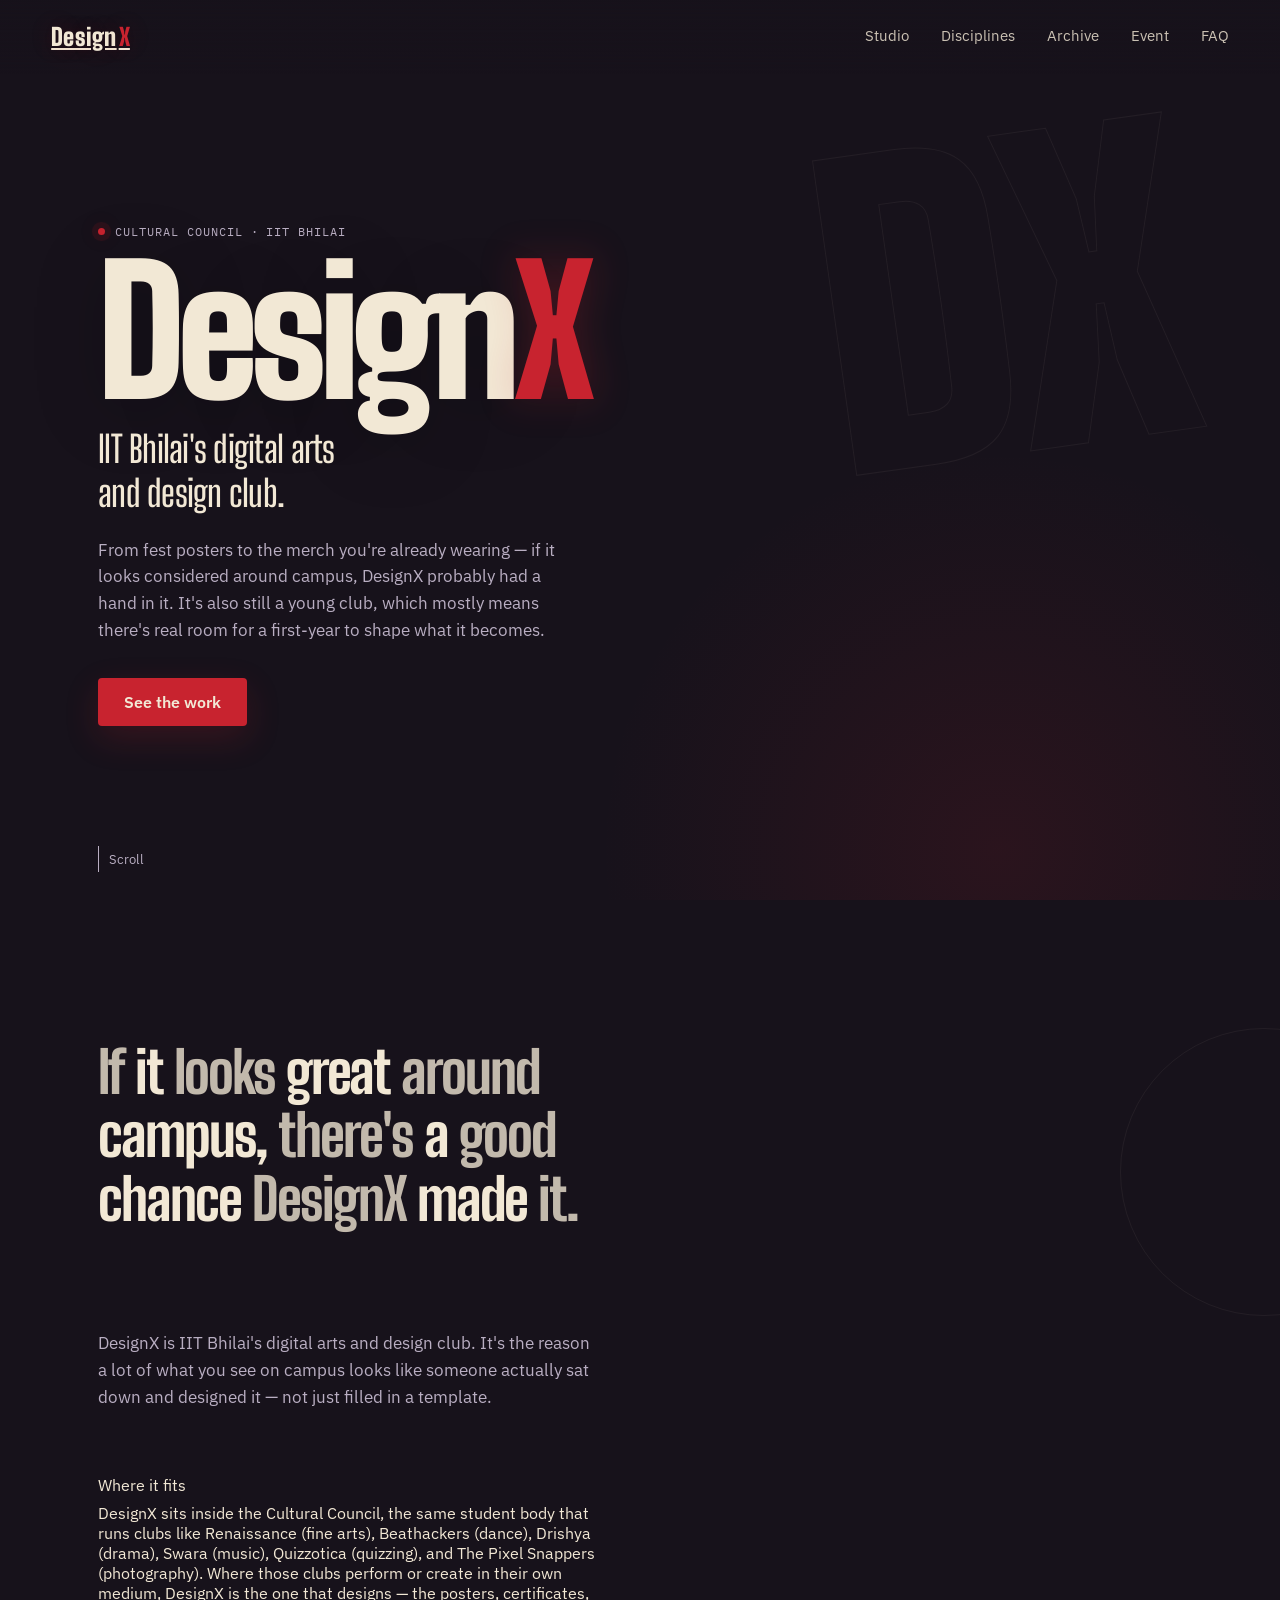
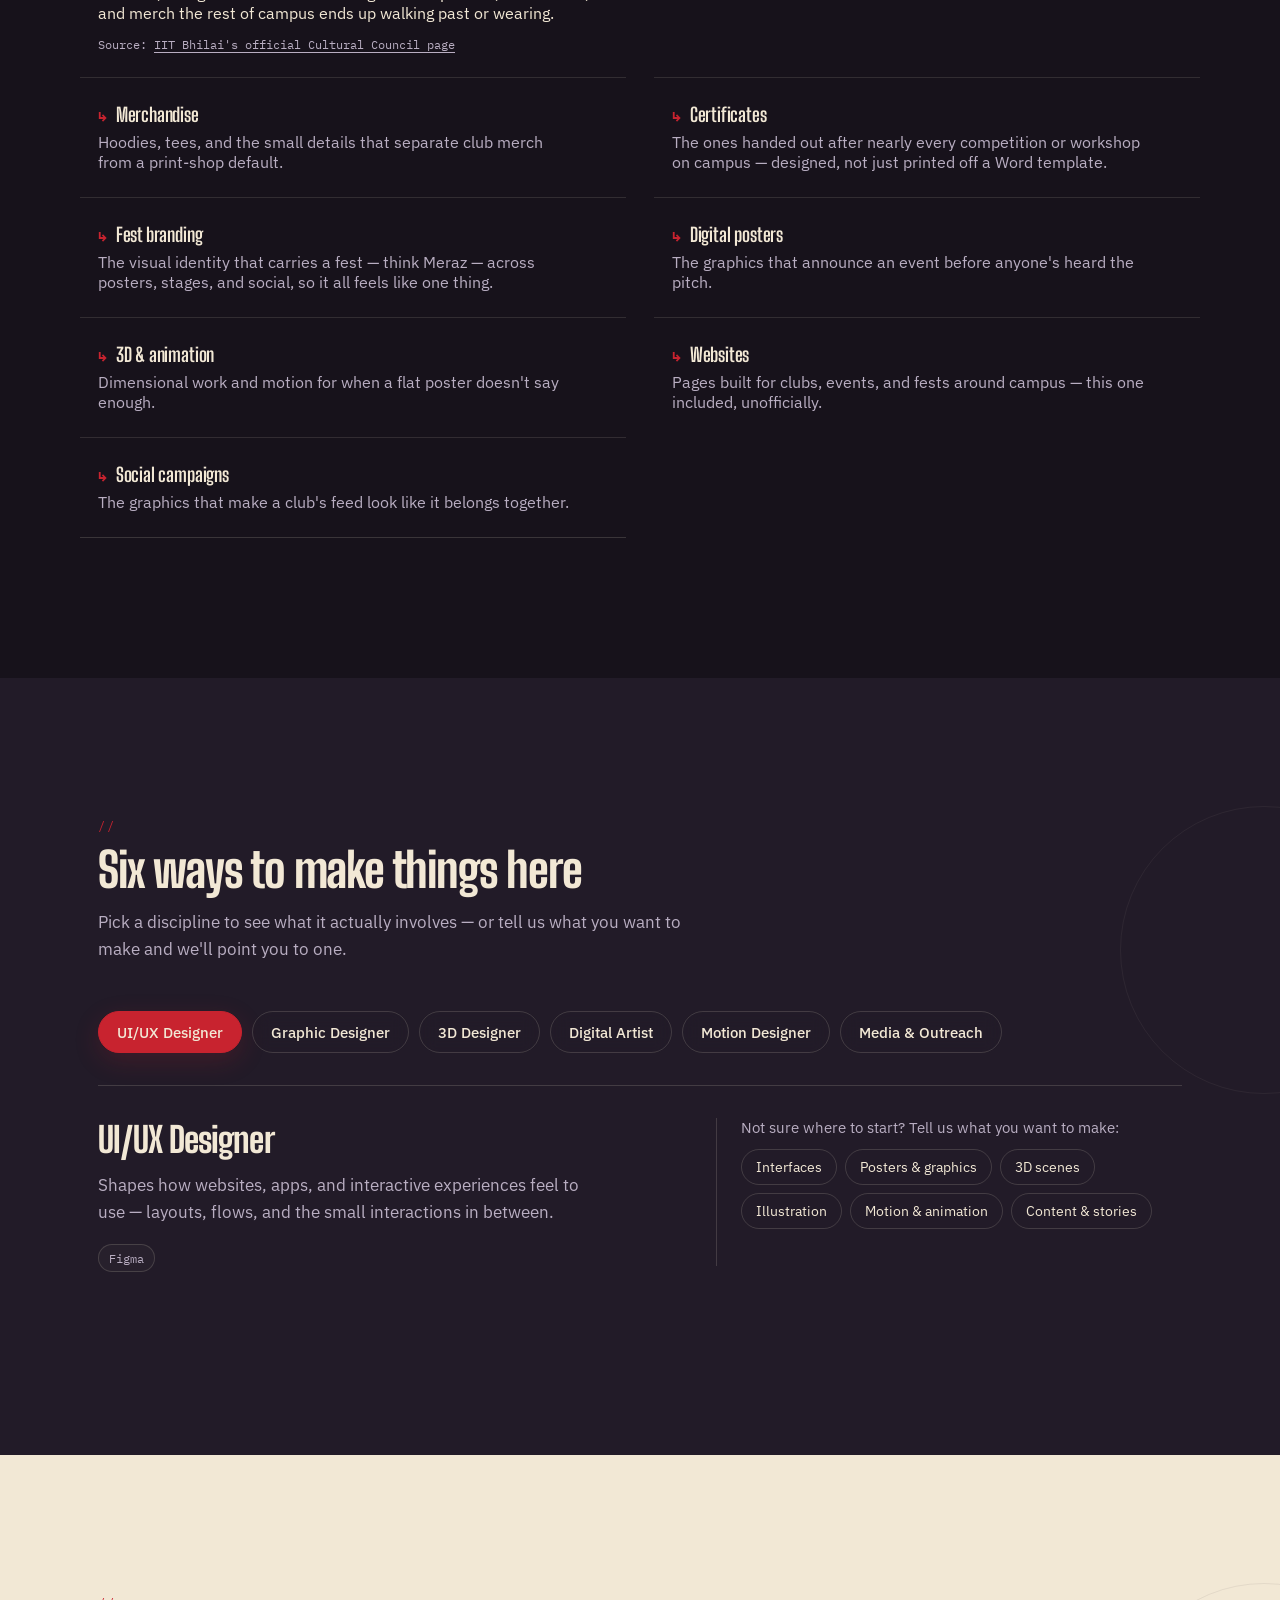
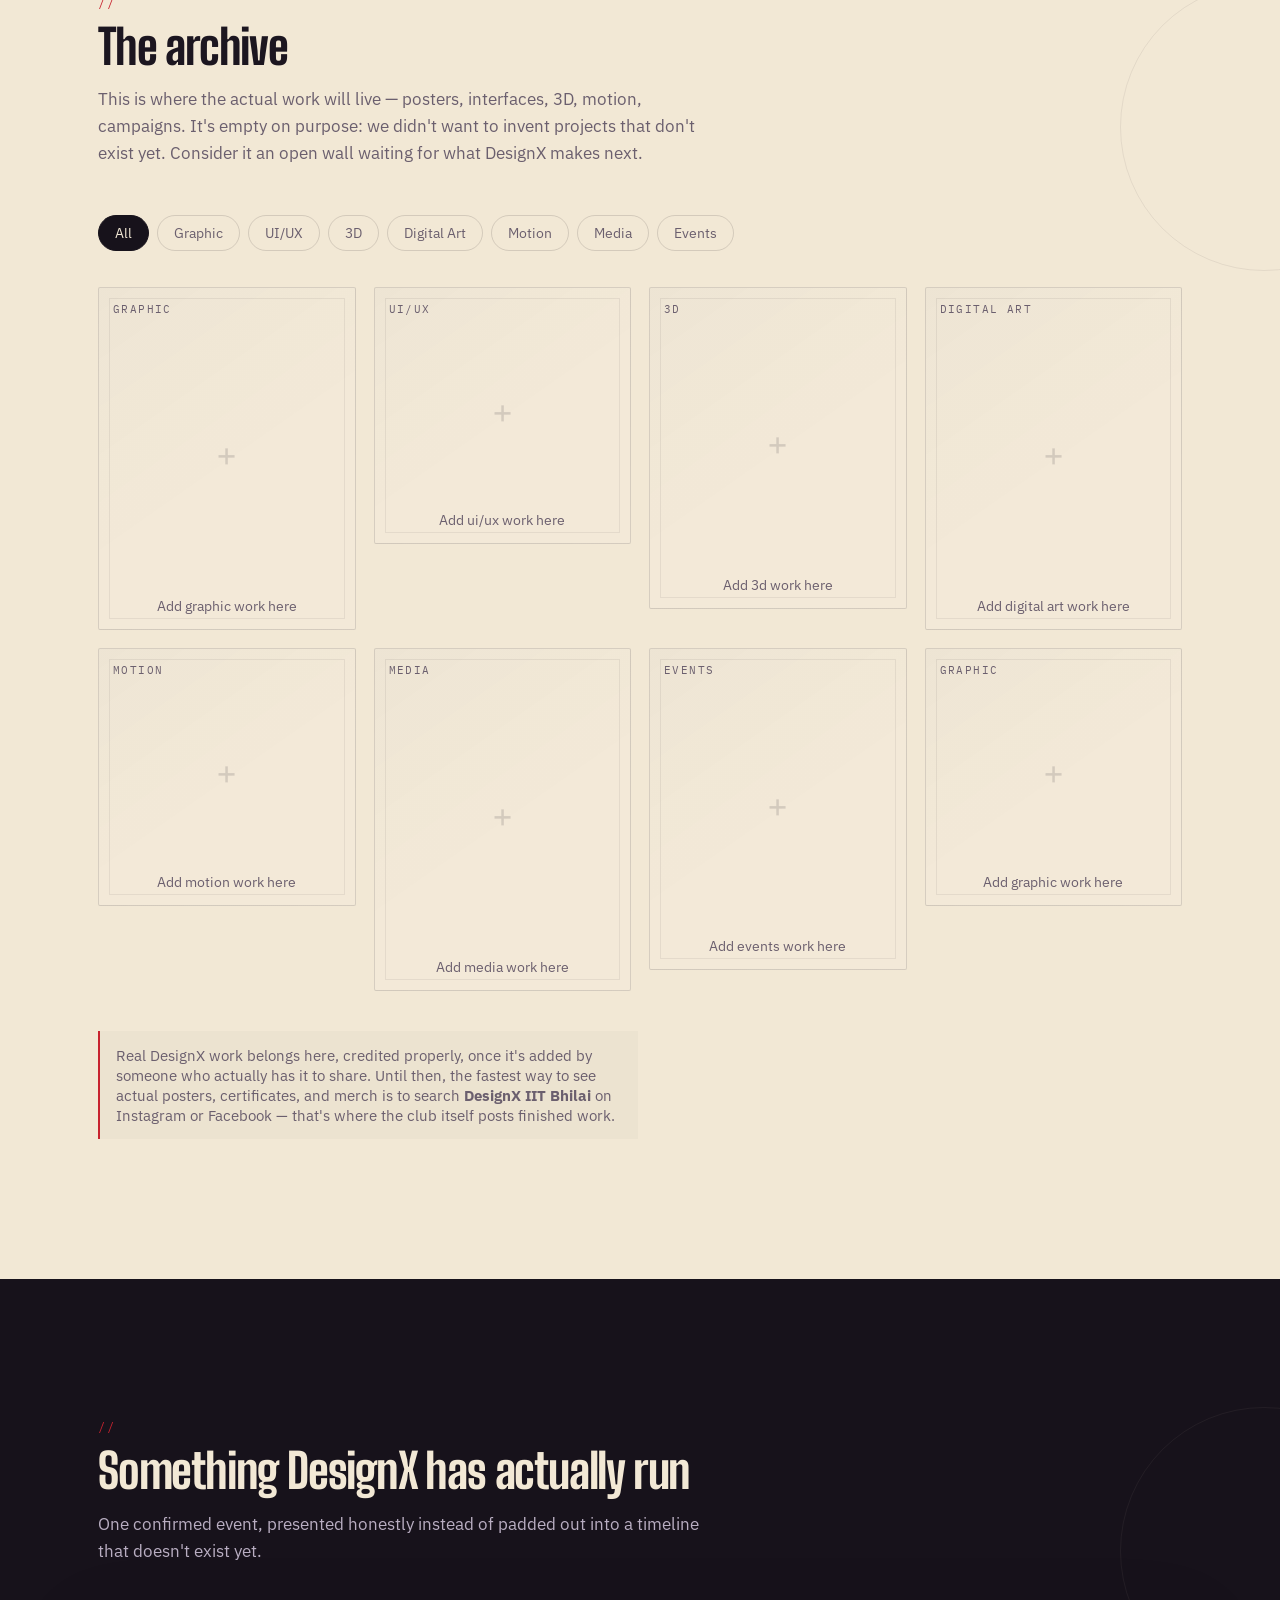
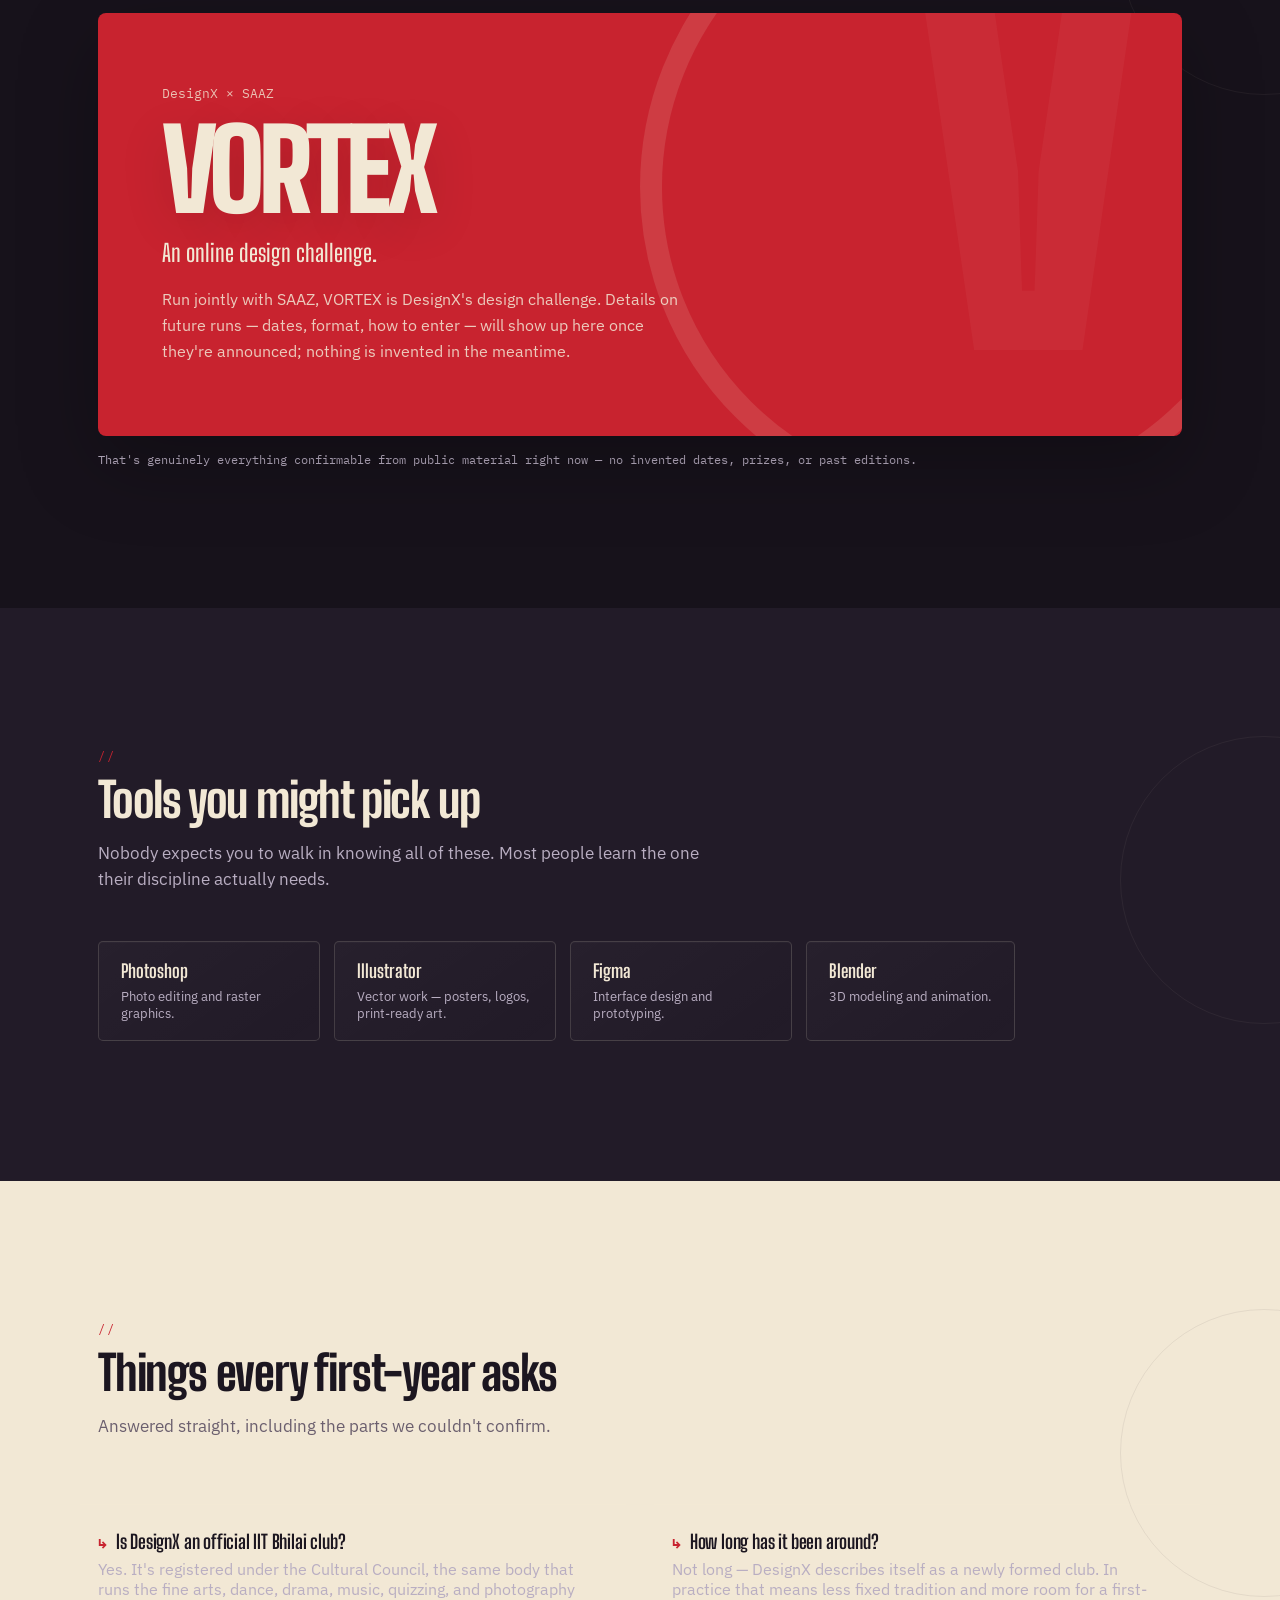
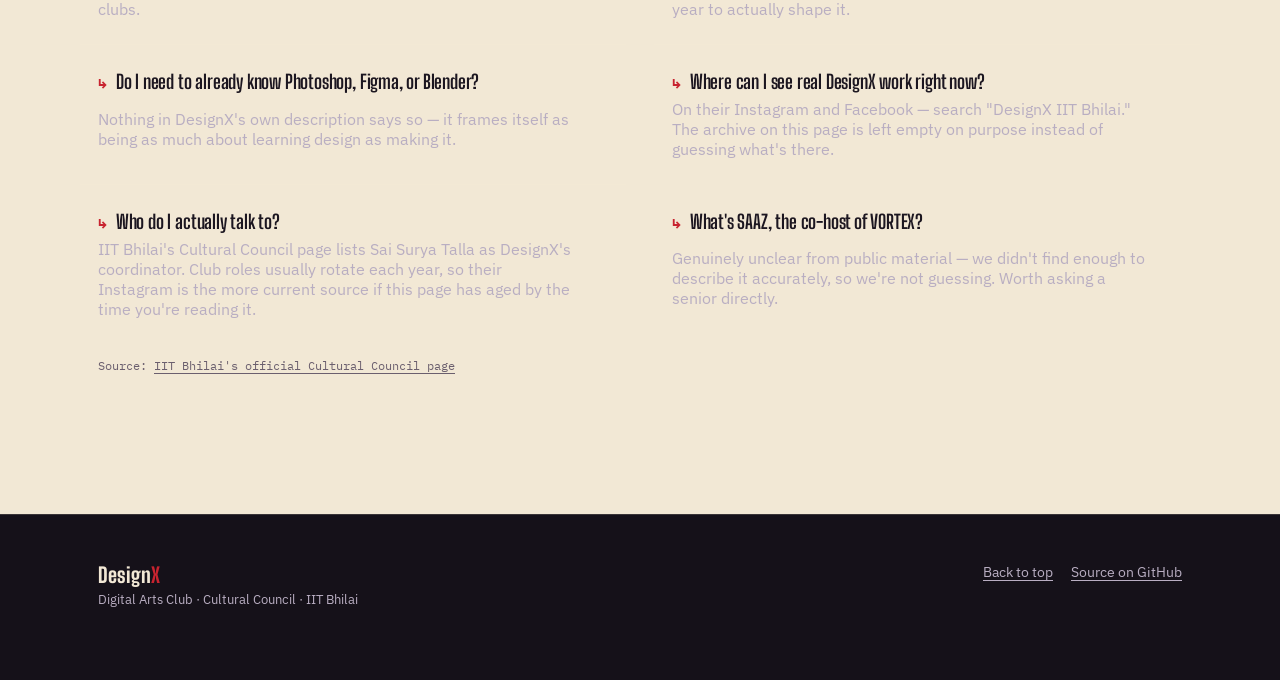
==== index.html @ 74fbd066 "Add files via upload" ====
<!doctype html>
<html lang="en">
<head>
<meta charset="UTF-8">
<meta name="viewport" content="width=device-width, initial-scale=1">
<title>DesignX — Design Club of IIT Bhilai</title>
<meta name="description" content="An introduction to DesignX, the design club of IIT Bhilai — built for the HelloWorld hackathon by OpenLake.">
<meta name="theme-color" content="#17121b">

<meta property="og:type" content="website">
<meta property="og:title" content="DesignX — Design Club of IIT Bhilai">
<meta property="og:description" content="The creative force behind how IIT Bhilai looks. An unofficial introduction, built for the HelloWorld hackathon.">

<link rel="icon" href="data:image/svg+xml,%3Csvg xmlns='http://www.w3.org/2000/svg' viewBox='0 0 64 64'%3E%3Crect width='64' height='64' fill='%2317121b'/%3E%3Ctext x='32' y='42' font-family='Georgia,serif' font-size='30' font-weight='700' fill='%23c8232f' text-anchor='middle'%3EDX%3C/text%3E%3C/svg%3E">

<link rel="preconnect" href="https://fonts.googleapis.com">
<link rel="preconnect" href="https://fonts.gstatic.com" crossorigin>
<link href="https://fonts.googleapis.com/css2?family=Big+Shoulders+Display:wght@600;800;900&family=IBM+Plex+Sans:wght@400;500;600&family=IBM+Plex+Mono:wght@500&display=swap" rel="stylesheet">

<style>
/* ============================================================
   0. RESET
   ============================================================ */
*, *::before, *::after { box-sizing: border-box; }
html { scroll-behavior: smooth; }
@media (prefers-reduced-motion: reduce) {
  html { scroll-behavior: auto; }
}
body, h1, h2, h3, p, ul, ol, figure { margin: 0; }
ul { padding: 0; list-style: none; }
img { max-width: 100%; display: block; }
button { font: inherit; color: inherit; background: none; border: 0; cursor: pointer; }
a { color: inherit; }
input, textarea, select { font: inherit; }

/* ============================================================
   1. DESIGN TOKENS
   ============================================================ */
:root {
  --ink:        #17121b;
  --ink-2:      #221b28;
  --ink-3:      #2c2333;
  --paper:      #f2e8d5;
  --paper-2:    #e9dcc0;
  --red:        #c8232f;
  --red-deep:   #8f1620;
  --sun:        #f2b134;
  --text-on-ink:    #f2e8d5;
  --text-on-ink-dim: #b9aec2;
  --text-on-paper:  #1c1620;
  --text-on-paper-dim: #6b5f6e;
  --line-on-ink:    rgba(242, 232, 213, 0.16);
  --line-on-paper:  rgba(28, 22, 32, 0.14);

  --display: "Big Shoulders Display", sans-serif;
  --body: "IBM Plex Sans", sans-serif;
  --mono: "IBM Plex Mono", monospace;

  --ease: cubic-bezier(.22, .61, .36, 1);
  --container: 1180px;
}

html, body { background: var(--ink); }
body {
  font-family: var(--body);
  color: var(--text-on-ink);
  -webkit-font-smoothing: antialiased;
  overflow-x: hidden;
}

.wrap {
  max-width: var(--container);
  margin-inline: auto;
  padding-inline: 24px;
}
@media (min-width: 860px) {
  .wrap { padding-inline: 48px; }
}

/* ============================================================
   2. ACCESSIBILITY UTILITIES
   ============================================================ */
.skip-link {
  position: absolute;
  left: 12px; top: -48px;
  background: var(--sun);
  color: var(--ink);
  padding: 10px 16px;
  font-weight: 600;
  border-radius: 2px;
  z-index: 999;
  transition: top .2s var(--ease);
}
.skip-link:focus { top: 12px; }

:focus-visible {
  outline: 3px solid var(--sun);
  outline-offset: 3px;
}

.sr-only {
  position: absolute; width: 1px; height: 1px;
  padding: 0; margin: -1px; overflow: hidden;
  clip: rect(0,0,0,0); white-space: nowrap; border: 0;
}

/* ============================================================
   3. HEADER / NAV
   ============================================================ */
.site-header {
  position: fixed;
  inset-inline: 0;
  top: 0;
  z-index: 100;
  padding: 18px 24px;
  display: flex;
  align-items: center;
  justify-content: space-between;
  transition: background-color .35s var(--ease), padding .35s var(--ease), border-color .35s var(--ease);
  border-bottom: 1px solid transparent;
}
@media (min-width: 860px) { .site-header { padding: 22px 48px; } }

.site-header.is-scrolled {
  background: rgba(23, 18, 27, 0.92);
  backdrop-filter: blur(6px);
  padding-block: 12px;
  border-color: var(--line-on-ink);
}

.brand {
  font-family: var(--display);
  font-weight: 900;
  font-size: 1.5rem;
  letter-spacing: 0.01em;
  display: inline-flex;
  align-items: baseline;
  gap: 2px;
}
.brand .x { color: var(--red); }

.nav-desktop { display: none; }
@media (min-width: 860px) {
  .nav-desktop {
    display: flex;
    gap: 32px;
    font-size: 0.95rem;
  }
  .nav-desktop a {
    text-decoration: none;
    position: relative;
    padding-bottom: 4px;
  }
  .nav-desktop a::after {
    content: "";
    position: absolute;
    left: 0; bottom: 0;
    width: 100%; height: 1px;
    background: var(--red);
    transform: scaleX(0);
    transform-origin: left;
    transition: transform .3s var(--ease);
  }
  .nav-desktop a:hover::after,
  .nav-desktop a:focus-visible::after { transform: scaleX(1); }
}

.nav-toggle {
  display: inline-flex;
  flex-direction: column;
  gap: 5px;
  padding: 10px;
  margin: -10px;
}
@media (min-width: 860px) { .nav-toggle { display: none; } }
.nav-toggle span {
  width: 22px; height: 2px;
  background: var(--text-on-ink);
  transition: transform .25s var(--ease), opacity .25s var(--ease);
}
.nav-toggle[aria-expanded="true"] span:nth-child(1) { transform: translateY(7px) rotate(45deg); }
.nav-toggle[aria-expanded="true"] span:nth-child(2) { opacity: 0; }
.nav-toggle[aria-expanded="true"] span:nth-child(3) { transform: translateY(-7px) rotate(-45deg); }

.nav-mobile {
  position: fixed;
  inset: 0;
  background: var(--ink);
  z-index: 90;
  display: flex;
  flex-direction: column;
  justify-content: center;
  padding: 24px;
  transform: translateY(-100%);
  transition: transform .4s var(--ease);
}
.nav-mobile.is-open { transform: translateY(0); }
.nav-mobile ul { display: flex; flex-direction: column; gap: 8px; }
.nav-mobile a {
  font-family: var(--display);
  font-weight: 800;
  font-size: clamp(2rem, 10vw, 3.2rem);
  text-decoration: none;
  display: inline-block;
  padding: 6px 0;
}

/* ============================================================
   4. HERO
   ============================================================ */
.hero {
  min-height: 100svh;
  display: flex;
  flex-direction: column;
  justify-content: center;
  padding-top: 110px;
  padding-bottom: 60px;
  position: relative;
}

.hero-kicker {
  font-size: 0.95rem;
  color: var(--text-on-ink-dim);
  margin-bottom: 18px;
  display: flex;
  align-items: center;
  gap: 10px;
}
.hero-kicker .dot {
  width: 7px; height: 7px;
  border-radius: 50%;
  background: var(--red);
  flex-shrink: 0;
}

.hero-mark {
  font-family: var(--display);
  font-weight: 900;
  line-height: 0.85;
  font-size: clamp(4.2rem, 17vw, 11rem);
  letter-spacing: -0.01em;
}
.hero-mark .x { color: var(--red); }

.hero-tagline {
  font-family: var(--display);
  font-weight: 600;
  font-size: clamp(1.4rem, 3.6vw, 2.3rem);
  max-width: 16ch;
  margin-top: 20px;
  color: var(--text-on-ink);
}

.hero-sub {
  max-width: 46ch;
  margin-top: 22px;
  font-size: 1.05rem;
  line-height: 1.6;
  color: var(--text-on-ink-dim);
}

.hero-actions {
  display: flex;
  flex-wrap: wrap;
  gap: 14px;
  margin-top: 34px;
}

.btn {
  display: inline-flex;
  align-items: center;
  justify-content: center;
  padding: 14px 26px;
  font-weight: 600;
  font-size: 0.98rem;
  border-radius: 2px;
  text-decoration: none;
  transition: transform .25s var(--ease), background-color .25s var(--ease), color .25s var(--ease);
  will-change: transform;
}
.btn-primary {
  background: var(--red);
  color: var(--paper);
}
.btn-primary:hover, .btn-primary:focus-visible { background: var(--red-deep); }
.btn-ghost {
  border: 1px solid var(--line-on-ink);
  color: var(--text-on-ink);
}
.btn-ghost:hover, .btn-ghost:focus-visible {
  border-color: var(--text-on-ink);
  background: rgba(242,232,213,0.06);
}

.scroll-cue {
  position: absolute;
  bottom: 28px;
  left: 24px;
  display: flex;
  align-items: center;
  gap: 10px;
  font-size: 0.8rem;
  color: var(--text-on-ink-dim);
}
@media (min-width: 860px) { .scroll-cue { left: 48px; } }
.scroll-cue .line {
  width: 1px; height: 26px;
  background: var(--text-on-ink-dim);
  overflow: hidden;
  position: relative;
}
.scroll-cue .line::after {
  content: "";
  position: absolute;
  inset: 0;
  background: var(--sun);
  transform: translateY(-100%);
  animation: scrollcue 1.8s ease-in-out infinite;
}
@keyframes scrollcue {
  0% { transform: translateY(-100%); }
  60% { transform: translateY(100%); }
  100% { transform: translateY(100%); }
}
@media (prefers-reduced-motion: reduce) {
  .scroll-cue .line::after { animation: none; display: none; }
}

/* ============================================================
   5. SECTION SCAFFOLDING
   ============================================================ */
.section { padding-block: 96px; }
@media (min-width: 860px) { .section { padding-block: 140px; } }

.section-ink   { background: var(--ink); color: var(--text-on-ink); }
.section-ink-2 { background: var(--ink-2); color: var(--text-on-ink); }
.section-paper { background: var(--paper); color: var(--text-on-paper); }

.section-head { max-width: 62ch; margin-bottom: 48px; }
.section-title {
  font-family: var(--display);
  font-weight: 800;
  font-size: clamp(1.9rem, 5vw, 3rem);
  line-height: 1.05;
}
.section-note {
  margin-top: 14px;
  font-size: 1.05rem;
  line-height: 1.6;
}
.section-ink .section-note, .section-ink-2 .section-note { color: var(--text-on-ink-dim); }
.section-paper .section-note { color: var(--text-on-paper-dim); }

.cite {
  display: inline-block;
  margin-top: 14px;
  font-family: var(--mono);
  font-size: 0.76rem;
}
.cite a { text-decoration: underline; text-underline-offset: 3px; }
.section-ink .cite, .section-ink-2 .cite { color: var(--text-on-ink-dim); }
.section-paper .cite { color: var(--text-on-paper-dim); }

/* generic scroll reveal */
[data-reveal] {
  opacity: 0;
  transform: translateY(18px);
  transition: opacity .7s var(--ease), transform .7s var(--ease);
}
[data-reveal].is-visible { opacity: 1; transform: translateY(0); }
@media (prefers-reduced-motion: reduce) {
  [data-reveal] { opacity: 1; transform: none; transition: none; }
}

/* ============================================================
   6. STATEMENT SECTION ("what designx does")
   ============================================================ */
.statement {
  font-family: var(--display);
  font-weight: 800;
  font-size: clamp(1.9rem, 6vw, 3.6rem);
  line-height: 1.1;
  max-width: 18ch;
}
.statement .word {
  display: inline-block;
  opacity: 0;
  transform: translateY(0.4em);
  transition: opacity .5s var(--ease), transform .5s var(--ease);
  transition-delay: calc(var(--i, 0) * 55ms);
}
.statement.is-visible .word { opacity: 1; transform: translateY(0); }
@media (prefers-reduced-motion: reduce) {
  .statement .word { opacity: 1; transform: none; transition: none; }
}

.work-grid {
  margin-top: 64px;
  display: grid;
  gap: 0;
  grid-template-columns: 1fr;
}
@media (min-width: 860px) {
  .work-grid { grid-template-columns: 1fr 1fr; column-gap: 64px; }
}

.work-row {
  padding-block: 22px;
  border-top: 1px solid var(--line-on-ink);
  display: grid;
  grid-template-columns: 1fr;
  gap: 6px;
}
.work-row:last-child { border-bottom: 1px solid var(--line-on-ink); }
@media (min-width: 860px) {
  .work-row { grid-template-columns: 1fr; }
}
.work-row .label {
  font-family: var(--display);
  font-weight: 700;
  font-size: 1.2rem;
}
.work-row .desc {
  color: var(--text-on-ink-dim);
  font-size: 0.98rem;
  max-width: 48ch;
}

/* ============================================================
   7. DISCIPLINES
   ============================================================ */
.tablist {
  display: flex;
  flex-wrap: wrap;
  gap: 10px;
  margin-bottom: 32px;
}
.tab {
  padding: 10px 18px;
  border: 1px solid var(--line-on-ink);
  border-radius: 2px;
  font-size: 0.95rem;
  font-weight: 500;
  transition: background-color .25s var(--ease), border-color .25s var(--ease), color .25s var(--ease);
}
.tab[aria-selected="true"] {
  background: var(--red);
  border-color: var(--red);
  color: var(--paper);
}
.tab:not([aria-selected="true"]):hover,
.tab:not([aria-selected="true"]):focus-visible {
  border-color: var(--text-on-ink);
}

.tabpanel {
  border-top: 1px solid var(--line-on-ink);
  padding-top: 32px;
  display: grid;
  gap: 20px;
}
@media (min-width: 860px) {
  .tabpanel { grid-template-columns: 1.1fr 0.9fr; gap: 48px; align-items: start; }
}
.tabpanel-title {
  font-family: var(--display);
  font-weight: 800;
  font-size: clamp(1.6rem, 3.4vw, 2.2rem);
  margin-bottom: 12px;
}
.tabpanel-desc {
  color: var(--text-on-ink-dim);
  font-size: 1.05rem;
  line-height: 1.6;
  max-width: 50ch;
}
.tool-tags {
  display: flex;
  flex-wrap: wrap;
  gap: 8px;
  margin-top: 18px;
}
.tool-tag {
  font-family: var(--mono);
  font-size: 0.78rem;
  padding: 5px 10px;
  border: 1px solid var(--line-on-ink);
  border-radius: 2px;
  color: var(--text-on-ink-dim);
}
.tabpanel-quiz {
  border-left: 1px solid var(--line-on-ink);
  padding-left: 24px;
}
@media (max-width: 859px) {
  .tabpanel-quiz { border-left: none; border-top: 1px solid var(--line-on-ink); padding-left: 0; padding-top: 20px; }
}
.tabpanel-quiz-label {
  font-size: 0.92rem;
  color: var(--text-on-ink-dim);
  margin-bottom: 12px;
}
.quiz-options { display: flex; flex-wrap: wrap; gap: 8px; }
.quiz-chip {
  padding: 8px 14px;
  border: 1px solid var(--line-on-ink);
  border-radius: 999px;
  font-size: 0.88rem;
  transition: border-color .2s var(--ease), background-color .2s var(--ease);
}
.quiz-chip:hover, .quiz-chip:focus-visible {
  border-color: var(--sun);
}
.quiz-result {
  margin-top: 16px;
  font-size: 0.95rem;
  color: var(--sun);
  min-height: 1.4em;
}

/* ============================================================
   8. ARCHIVE (placeholder frames)
   ============================================================ */
.filter-row {
  display: flex;
  flex-wrap: wrap;
  gap: 8px;
  margin-bottom: 36px;
}
.filter-chip {
  padding: 8px 16px;
  border: 1px solid var(--line-on-paper);
  border-radius: 999px;
  font-size: 0.88rem;
  color: var(--text-on-paper-dim);
  transition: background-color .2s var(--ease), color .2s var(--ease), border-color .2s var(--ease);
}
.filter-chip[aria-pressed="true"] {
  background: var(--ink);
  border-color: var(--ink);
  color: var(--paper);
}

.frame-grid {
  display: grid;
  grid-template-columns: repeat(2, 1fr);
  gap: 16px;
}
@media (min-width: 640px) { .frame-grid { grid-template-columns: repeat(3, 1fr); } }
@media (min-width: 1000px) { .frame-grid { grid-template-columns: repeat(4, 1fr); } }

.frame {
  border: 1.5px dashed var(--line-on-paper);
  border-radius: 2px;
  aspect-ratio: 3 / 4;
  display: flex;
  flex-direction: column;
  justify-content: space-between;
  padding: 14px;
  transition: opacity .25s var(--ease), border-color .25s var(--ease);
}
.frame:nth-child(3n+2) { aspect-ratio: 1 / 1; }
.frame:nth-child(4n+3) { aspect-ratio: 4 / 5; }
.frame:hover { border-color: var(--red); }
.frame[hidden] { display: none; }
.frame .cat {
  font-family: var(--mono);
  font-size: 0.68rem;
  letter-spacing: 0.04em;
  color: var(--text-on-paper-dim);
}
.frame .msg {
  font-size: 0.85rem;
  color: var(--text-on-paper-dim);
  align-self: center;
  text-align: center;
}
.frame .plus {
  align-self: center;
  font-family: var(--display);
  font-size: 2rem;
  color: var(--line-on-paper);
}

.archive-note {
  margin-top: 40px;
  max-width: 60ch;
  font-size: 0.95rem;
  color: var(--text-on-paper-dim);
  border-left: 2px solid var(--red);
  padding-left: 16px;
}

/* ============================================================
   9. VORTEX / EVENT POSTER
   ============================================================ */
.poster {
  background: var(--red);
  color: var(--paper);
  border-radius: 4px;
  padding: 48px 28px;
  position: relative;
  overflow: hidden;
}
@media (min-width: 860px) { .poster { padding: 72px 64px; } }
.poster-eyebrow {
  font-family: var(--mono);
  font-size: 0.8rem;
  color: rgba(242,232,213,0.8);
  margin-bottom: 18px;
}
.poster-title {
  font-family: var(--display);
  font-weight: 900;
  font-size: clamp(3.2rem, 13vw, 7rem);
  line-height: 0.9;
}
.poster-sub {
  font-family: var(--display);
  font-weight: 600;
  font-size: clamp(1.1rem, 2.6vw, 1.5rem);
  margin-top: 18px;
  max-width: 30ch;
}
.poster-desc {
  margin-top: 20px;
  max-width: 52ch;
  color: rgba(242,232,213,0.85);
  line-height: 1.6;
}
.poster-band {
  position: absolute;
  right: -10%;
  bottom: -18%;
  width: 60%;
  aspect-ratio: 1;
  border: 22px solid rgba(242,232,213,0.12);
  border-radius: 50%;
}

/* ============================================================
   10. TOOLKIT
   ============================================================ */
.tool-wall {
  display: flex;
  flex-wrap: wrap;
  gap: 12px;
}
.tool-chip {
  position: relative;
  border: 1px solid var(--line-on-ink);
  border-radius: 2px;
  padding: 18px 22px;
  font-family: var(--display);
  font-weight: 700;
  font-size: 1.15rem;
  transition: border-color .25s var(--ease), background-color .25s var(--ease);
  cursor: default;
}
.tool-chip:hover, .tool-chip:focus-within {
  border-color: var(--sun);
  background: rgba(242,177,52,0.06);
}
.tool-chip .note {
  display: block;
  font-family: var(--body);
  font-weight: 400;
  font-size: 0.82rem;
  color: var(--text-on-ink-dim);
  margin-top: 6px;
  max-width: 22ch;
}

/* ============================================================
   11. FOOTER
   ============================================================ */
.site-footer {
  padding-block: 48px;
  border-top: 1px solid var(--line-on-ink);
  font-size: 0.88rem;
  color: var(--text-on-ink-dim);
}
.footer-top {
  display: flex;
  flex-wrap: wrap;
  justify-content: space-between;
  gap: 20px;
  align-items: flex-start;
  margin-bottom: 24px;
}
.footer-brand {
  font-family: var(--display);
  font-weight: 800;
  font-size: 1.3rem;
  color: var(--text-on-ink);
}
.footer-brand small {
  display: block;
  font-family: var(--body);
  font-weight: 400;
  font-size: 0.8rem;
  color: var(--text-on-ink-dim);
  margin-top: 4px;
}
.footer-links { display: flex; gap: 18px; flex-wrap: wrap; }
.footer-links a { text-decoration: underline; text-underline-offset: 3px; }
.footer-disclaimer {
  max-width: 70ch;
  line-height: 1.6;
  padding-top: 20px;
  border-top: 1px solid var(--line-on-ink);
}

/* ============================================================
   12. TOAST (easter egg)
   ============================================================ */
.toast {
  position: fixed;
  left: 50%;
  bottom: 28px;
  transform: translate(-50%, 20px);
  background: var(--sun);
  color: var(--ink);
  padding: 12px 20px;
  border-radius: 2px;
  font-size: 0.9rem;
  font-weight: 600;
  opacity: 0;
  pointer-events: none;
  transition: opacity .3s var(--ease), transform .3s var(--ease);
  z-index: 200;
  max-width: 90vw;
  text-align: center;
}
.toast.is-shown {
  opacity: 1;
  transform: translate(-50%, 0);
}

/* ============================================================
   DESIGNX VISUAL ENHANCEMENT LAYER
   Visual-only improvements: no factual content changed.
   ============================================================ */

:root {
  --glow-red: rgba(200, 35, 47, .28);
  --glow-sun: rgba(242, 177, 52, .18);
  --glass: rgba(255,255,255,.045);
}

body {
  background:
    radial-gradient(circle at 78% 12%, rgba(200,35,47,.11), transparent 25rem),
    radial-gradient(circle at 12% 46%, rgba(242,177,52,.06), transparent 22rem),
    var(--ink);
}

/* Subtle technical grid */
body::before {
  content: "";
  position: fixed;
  inset: 0;
  pointer-events: none;
  z-index: -1;
  opacity: .18;
  background-image:
    linear-gradient(rgba(242,232,213,.035) 1px, transparent 1px),
    linear-gradient(90deg, rgba(242,232,213,.035) 1px, transparent 1px);
  background-size: 44px 44px;
  mask-image: linear-gradient(to bottom, black, transparent 82%);
}

.site-header {
  padding-inline: clamp(18px, 4vw, 56px);
  background: linear-gradient(to bottom, rgba(23,18,27,.76), transparent);
}

.site-header.is-scrolled {
  background: rgba(23,18,27,.78);
  box-shadow: 0 12px 45px rgba(0,0,0,.24);
  backdrop-filter: blur(16px) saturate(130%);
}

.brand {
  text-shadow: 0 0 24px rgba(200,35,47,.18);
}

.nav-desktop a {
  opacity: .82;
  transition: opacity .25s var(--ease), transform .25s var(--ease);
}
.nav-desktop a:hover { opacity: 1; transform: translateY(-2px); }

.hero {
  isolation: isolate;
}
.hero::after {
  content: "DX";
  position: absolute;
  right: clamp(-2rem, 3vw, 4rem);
  top: 18%;
  font-family: var(--display);
  font-size: clamp(10rem, 31vw, 30rem);
  font-weight: 900;
  line-height: .7;
  color: transparent;
  -webkit-text-stroke: 1px rgba(242,232,213,.055);
  pointer-events: none;
  z-index: -1;
  transform: rotate(-8deg);
}

.hero-kicker {
  letter-spacing: .08em;
  text-transform: uppercase;
  font-family: var(--mono);
  font-size: .76rem;
}

.hero-kicker .dot {
  box-shadow: 0 0 0 6px rgba(200,35,47,.10), 0 0 22px var(--glow-red);
  animation: pulseDot 2.2s ease-in-out infinite;
}

.hero-mark {
  letter-spacing: -.045em;
  text-shadow: 0 10px 70px rgba(0,0,0,.22);
}
.hero-mark .x {
  text-shadow: 0 0 40px var(--glow-red);
}

.hero-tagline {
  letter-spacing: -.02em;
}

.btn {
  border-radius: 4px;
  position: relative;
  overflow: hidden;
}
.btn::after {
  content: "";
  position: absolute;
  inset: 0;
  background: linear-gradient(115deg, transparent 25%, rgba(255,255,255,.13) 50%, transparent 75%);
  transform: translateX(-120%);
  transition: transform .55s var(--ease);
}
.btn:hover::after { transform: translateX(120%); }
.btn-primary {
  box-shadow: 0 12px 34px rgba(200,35,47,.18);
}
.btn-primary:hover { transform: translateY(-3px); }
.btn-ghost:hover { transform: translateY(-3px); }

.section {
  position: relative;
  overflow: hidden;
}
.section::before {
  content: "";
  position: absolute;
  width: 18rem;
  height: 18rem;
  border-radius: 50%;
  border: 1px solid rgba(242,232,213,.055);
  right: -8rem;
  top: 8rem;
  pointer-events: none;
}
.section-paper::before {
  border-color: rgba(28,22,32,.07);
}

.section-head {
  position: relative;
}
.section-head::before {
  content: "//";
  display: block;
  margin-bottom: 12px;
  font-family: var(--mono);
  font-size: .72rem;
  letter-spacing: .15em;
  color: var(--red);
}

.section-title {
  letter-spacing: -.025em;
}

.statement {
  max-width: 19ch;
  letter-spacing: -.035em;
}
.statement .word:nth-child(odd) {
  color: rgba(242,232,213,.78);
}

.work-grid {
  position: relative;
}
.work-row {
  position: relative;
  padding: 25px 18px;
  margin-inline: -18px;
  border-color: rgba(242,232,213,.12);
  transition: background .3s var(--ease), padding-left .3s var(--ease), transform .3s var(--ease);
}
.work-row:hover {
  background: rgba(242,232,213,.035);
  padding-left: 26px;
  transform: translateX(4px);
}
.section-paper .work-row:hover {
  background: rgba(28,22,32,.045);
}
.work-row .label {
  letter-spacing: -.01em;
}
.work-row .label::before {
  content: "↳";
  display: inline-block;
  color: var(--red);
  margin-right: 9px;
  font-family: var(--mono);
  font-size: .8em;
  transition: transform .25s var(--ease);
}
.work-row:hover .label::before {
  transform: translateX(4px);
}

.tab {
  border-radius: 999px;
  backdrop-filter: blur(8px);
  transition: transform .25s var(--ease), background .25s var(--ease), border-color .25s var(--ease);
}
.tab:hover { transform: translateY(-2px); }
.tab[aria-selected="true"] {
  box-shadow: 0 8px 26px rgba(200,35,47,.18);
}

.tabpanel {
  min-height: 230px;
}
.tabpanel-title {
  letter-spacing: -.025em;
}
.tool-tag {
  border-radius: 999px;
  background: rgba(242,232,213,.025);
}

.frame-grid {
  gap: 18px;
}
.frame {
  position: relative;
  overflow: hidden;
  border-style: solid;
  border-width: 1px;
  border-color: rgba(28,22,32,.13);
  background:
    linear-gradient(145deg, rgba(28,22,32,.025), transparent 55%),
    rgba(255,255,255,.08);
  transition: transform .35s var(--ease), box-shadow .35s var(--ease), border-color .35s var(--ease);
}
.frame::before {
  content: "";
  position: absolute;
  inset: 10px;
  border: 1px solid rgba(28,22,32,.07);
  pointer-events: none;
}
.frame:hover {
  transform: translateY(-7px) rotate(-.5deg);
  border-color: var(--red);
  box-shadow: 0 20px 45px rgba(28,22,32,.13);
}
.frame .cat {
  letter-spacing: .13em;
}
.frame .plus {
  font-size: 3rem;
  transition: transform .35s var(--ease);
}
.frame:hover .plus { transform: rotate(90deg) scale(1.08); }

.archive-note {
  background: rgba(28,22,32,.025);
  padding-block: 14px;
  padding-right: 18px;
}

.poster {
  border-radius: 8px;
  box-shadow: 0 28px 80px rgba(0,0,0,.25);
  transform: translateZ(0);
}
.poster::before {
  content: "V";
  position: absolute;
  right: 4%;
  top: 2%;
  font-family: var(--display);
  font-size: clamp(12rem, 35vw, 30rem);
  font-weight: 900;
  line-height: .7;
  color: rgba(242,232,213,.045);
  pointer-events: none;
}
.poster-title {
  letter-spacing: -.055em;
  text-shadow: 0 12px 50px rgba(0,0,0,.12);
}
.poster-band {
  animation: posterOrbit 12s linear infinite;
}

.tool-wall {
  gap: 14px;
}
.tool-chip {
  min-width: 155px;
  border-radius: 5px;
  background: linear-gradient(145deg, rgba(255,255,255,.025), transparent);
  box-shadow: inset 0 1px rgba(255,255,255,.025);
  transition: transform .3s var(--ease), border-color .3s var(--ease), background .3s var(--ease);
}
.tool-chip:hover {
  transform: translateY(-5px);
  background: rgba(242,177,52,.06);
}

.toast {
  border-radius: 999px;
  box-shadow: 0 12px 35px rgba(0,0,0,.25);
}

.site-footer {
  background: rgba(0,0,0,.08);
}

@keyframes pulseDot {
  0%,100% { transform: scale(1); opacity: 1; }
  50% { transform: scale(1.22); opacity: .72; }
}
@keyframes posterOrbit {
  from { transform: rotate(0deg); }
  to { transform: rotate(360deg); }
}

@media (max-width: 859px) {
  .hero::after {
    right: -3rem;
    top: 28%;
    opacity: .7;
  }
  .work-row:hover {
    padding-left: 20px;
    transform: none;
  }
}
@media (prefers-reduced-motion: reduce) {
  .hero-kicker .dot,
  .poster-band { animation: none; }
}


.scroll-progress {
  position: fixed;
  left: 0;
  top: 0;
  width: 0%;
  height: 2px;
  background: var(--red);
  z-index: 1000;
  box-shadow: 0 0 16px var(--glow-red);
  transition: width .08s linear;
}

</style>
</head>
<body>
<div class="scroll-progress" id="scrollProgress" aria-hidden="true"></div>

<a class="skip-link" href="#main">Skip to content</a>

<!-- =================== HEADER =================== -->
<header class="site-header" id="siteHeader">
  <a href="#top" class="brand" aria-label="DesignX — back to top">Design<span class="x">X</span></a>

  <nav class="nav-desktop" aria-label="Primary">
    <a href="#studio">Studio</a>
    <a href="#disciplines">Disciplines</a>
    <a href="#archive">Archive</a>
    <a href="#vortex">Event</a>
    <a href="#faq">FAQ</a>
  </nav>

  <button class="nav-toggle" id="navToggle" aria-expanded="false" aria-controls="navMobile" aria-label="Open menu">
    <span></span><span></span><span></span>
  </button>
</header>

<nav class="nav-mobile" id="navMobile" aria-label="Mobile" hidden>
  <ul>
    <li><a href="#studio">Studio</a></li>
    <li><a href="#disciplines">Disciplines</a></li>
    <li><a href="#archive">Archive</a></li>
    <li><a href="#vortex">Event</a></li>
    <li><a href="#faq">FAQ</a></li>
    <li></li>
  </ul>
</nav>

<main id="main">

  <!-- =================== HERO =================== -->
  <section class="hero wrap" id="top">
    <p class="hero-kicker"><span class="dot" aria-hidden="true"></span>Cultural Council · IIT Bhilai</p>
    <h1 class="hero-mark">Design<span class="x">X</span></h1>
    <p class="hero-tagline">IIT Bhilai's digital arts and design club.</p>
    <p class="hero-sub">From fest posters to the merch you're already wearing — if it looks considered around campus, DesignX probably had a hand in it. It's also still a young club, which mostly means there's real room for a first-year to shape what it becomes.</p>
    <div class="hero-actions">
      <a class="btn btn-primary" data-magnetic href="#archive">See the work</a>
    </div>
    <div class="scroll-cue" aria-hidden="true"><span class="line"></span>Scroll</div>
  </section>

  <!-- =================== WHAT DESIGNX DOES =================== -->
  <section class="section section-ink" id="studio">
    <div class="wrap">
      <h2 class="statement" data-kinetic>
        <span class="word" style="--i:0">If</span>
        <span class="word" style="--i:1">it</span>
        <span class="word" style="--i:2">looks</span>
        <span class="word" style="--i:3">great</span>
        <span class="word" style="--i:4">around</span>
        <span class="word" style="--i:5">campus,</span>
        <span class="word" style="--i:6">there's</span>
        <span class="word" style="--i:7">a</span>
        <span class="word" style="--i:8">good</span>
        <span class="word" style="--i:9">chance</span>
        <span class="word" style="--i:10">DesignX</span>
        <span class="word" style="--i:11">made</span>
        <span class="word" style="--i:12">it.</span>
      </h2>

      <div class="work-grid">
        <div>
          <p class="section-note" data-reveal style="max-width:50ch; margin-top:36px;">
            DesignX is IIT Bhilai's digital arts and design club. It's the reason a lot of what you see on campus looks like someone actually sat down and designed it — not just filled in a template.
          </p>
        </div>
      </div>

      <div class="work-grid" data-reveal>
        <div>
          <p class="label" style="margin-bottom:8px;">Where it fits</p>
          <p class="desc" style="max-width:56ch;">
            DesignX sits inside the Cultural Council, the same student body that runs clubs like Renaissance
            (fine arts), Beathackers (dance), Drishya (drama), Swara (music), Quizzotica (quizzing), and The
            Pixel Snappers (photography). Where those clubs perform or create in their own medium, DesignX is
            the one that designs — the posters, certificates, and merch the rest of campus ends up walking
            past or wearing.
          </p>
          <p class="cite">Source: <a href="https://polaris.iitbhilai.ac.in/views/cultural.php" target="_blank" rel="noopener">IIT Bhilai's official Cultural Council page</a></p>
        </div>
      </div>

      <div class="work-grid" data-reveal style="margin-top:24px;">
        <div class="work-row">
          <p class="label">Merchandise</p>
          <p class="desc">Hoodies, tees, and the small details that separate club merch from a print-shop default.</p>
        </div>
        <div class="work-row">
          <p class="label">Certificates</p>
          <p class="desc">The ones handed out after nearly every competition or workshop on campus — designed, not just printed off a Word template.</p>
        </div>
        <div class="work-row">
          <p class="label">Fest branding</p>
          <p class="desc">The visual identity that carries a fest — think Meraz — across posters, stages, and social, so it all feels like one thing.</p>
        </div>
        <div class="work-row">
          <p class="label">Digital posters</p>
          <p class="desc">The graphics that announce an event before anyone's heard the pitch.</p>
        </div>
        <div class="work-row">
          <p class="label">3D &amp; animation</p>
          <p class="desc">Dimensional work and motion for when a flat poster doesn't say enough.</p>
        </div>
        <div class="work-row">
          <p class="label">Websites</p>
          <p class="desc">Pages built for clubs, events, and fests around campus — this one included, unofficially.</p>
        </div>
        <div class="work-row">
          <p class="label">Social campaigns</p>
          <p class="desc">The graphics that make a club's feed look like it belongs together.</p>
        </div>
      </div>
    </div>
  </section>

  <!-- =================== DISCIPLINES =================== -->
  <section class="section section-ink-2" id="disciplines">
    <div class="wrap">
      <div class="section-head" data-reveal>
        <h2 class="section-title">Six ways to make things here</h2>
        <p class="section-note">Pick a discipline to see what it actually involves — or tell us what you want to make and we'll point you to one.</p>
      </div>

      <div class="tablist" role="tablist" aria-label="Disciplines" id="tablist" data-reveal>
        <button class="tab" role="tab" aria-selected="true" aria-controls="tabpanel" id="tab-uiux" data-desc="Shapes how websites, apps, and interactive experiences feel to use — layouts, flows, and the small interactions in between." data-tools="Figma">UI/UX Designer</button>
        <button class="tab" role="tab" aria-selected="false" aria-controls="tabpanel" id="tab-graphic" data-desc="Builds the posters, layouts, and print pieces that carry a message at a glance." data-tools="Illustrator, Photoshop">Graphic Designer</button>
        <button class="tab" role="tab" aria-selected="false" aria-controls="tabpanel" id="tab-3d" data-desc="Creates dimensional scenes and objects for when flat design isn't enough." data-tools="Blender">3D Designer</button>
        <button class="tab" role="tab" aria-selected="false" aria-controls="tabpanel" id="tab-digitalart" data-desc="Illustrates original artwork and visual style for campaigns and covers." data-tools="Photoshop, Illustrator">Digital Artist</button>
        <button class="tab" role="tab" aria-selected="false" aria-controls="tabpanel" id="tab-motion" data-desc="Brings static design to life — animated posters, transitions, motion for reels and events." data-tools="">Motion Designer</button>
        <button class="tab" role="tab" aria-selected="false" aria-controls="tabpanel" id="tab-media" data-desc="Runs the content, coordination, and communication that gets the work in front of people." data-tools="">Media &amp; Outreach</button>
      </div>

      <div class="tabpanel" role="tabpanel" id="tabpanel" data-reveal>
        <div>
          <h3 class="tabpanel-title" id="panelTitle">UI/UX Designer</h3>
          <p class="tabpanel-desc" id="panelDesc">Shapes how websites, apps, and interactive experiences feel to use — layouts, flows, and the small interactions in between.</p>
          <div class="tool-tags" id="panelTools" aria-label="Tools you might use">
            <span class="tool-tag">Figma</span>
          </div>
        </div>
        <div class="tabpanel-quiz">
          <p class="tabpanel-quiz-label">Not sure where to start? Tell us what you want to make:</p>
          <div class="quiz-options">
            <button class="quiz-chip" data-target="tab-uiux">Interfaces</button>
            <button class="quiz-chip" data-target="tab-graphic">Posters &amp; graphics</button>
            <button class="quiz-chip" data-target="tab-3d">3D scenes</button>
            <button class="quiz-chip" data-target="tab-digitalart">Illustration</button>
            <button class="quiz-chip" data-target="tab-motion">Motion &amp; animation</button>
            <button class="quiz-chip" data-target="tab-media">Content &amp; stories</button>
          </div>
          <p class="quiz-result" id="quizResult" aria-live="polite"></p>
        </div>
      </div>
    </div>
  </section>

  <!-- =================== ARCHIVE =================== -->
  <section class="section section-paper" id="archive">
    <div class="wrap">
      <div class="section-head" data-reveal>
        <h2 class="section-title">The archive</h2>
        <p class="section-note">This is where the actual work will live — posters, interfaces, 3D, motion, campaigns. It's empty on purpose: we didn't want to invent projects that don't exist yet. Consider it an open wall waiting for what DesignX makes next.</p>
      </div>

      <div class="filter-row" role="group" aria-label="Filter archive by category" id="filterRow" data-reveal>
        <button class="filter-chip" aria-pressed="true" data-filter="all">All</button>
        <button class="filter-chip" aria-pressed="false" data-filter="graphic">Graphic</button>
        <button class="filter-chip" aria-pressed="false" data-filter="uiux">UI/UX</button>
        <button class="filter-chip" aria-pressed="false" data-filter="3d">3D</button>
        <button class="filter-chip" aria-pressed="false" data-filter="digitalart">Digital Art</button>
        <button class="filter-chip" aria-pressed="false" data-filter="motion">Motion</button>
        <button class="filter-chip" aria-pressed="false" data-filter="media">Media</button>
        <button class="filter-chip" aria-pressed="false" data-filter="events">Events</button>
      </div>

      <div class="frame-grid" id="frameGrid" data-reveal>
        <!-- frames injected by script.js-equivalent inline script below -->
      </div>

      <p class="archive-note">Real DesignX work belongs here, credited properly, once it's added by someone who actually has it to share. Until then, the fastest way to see actual posters, certificates, and merch is to search <strong>DesignX IIT Bhilai</strong> on Instagram or Facebook — that's where the club itself posts finished work.</p>
    </div>
  </section>

  <!-- =================== VORTEX EVENT =================== -->
  <section class="section section-ink" id="vortex">
    <div class="wrap">
      <div class="section-head" data-reveal>
        <h2 class="section-title">Something DesignX has actually run</h2>
        <p class="section-note">One confirmed event, presented honestly instead of padded out into a timeline that doesn't exist yet.</p>
      </div>

      <div class="poster" data-reveal>
        <p class="poster-eyebrow">DesignX × SAAZ</p>
        <h3 class="poster-title">VORTEX</h3>
        <p class="poster-sub">An online design challenge.</p>
        <p class="poster-desc">Run jointly with SAAZ, VORTEX is DesignX's design challenge. Details on future runs — dates, format, how to enter — will show up here once they're announced; nothing is invented in the meantime.</p>
        <div class="poster-band" aria-hidden="true"></div>
      </div>
      <p class="cite" style="margin-top:16px;">That's genuinely everything confirmable from public material right now — no invented dates, prizes, or past editions.</p>
    </div>
  </section>

  <!-- =================== TOOLKIT =================== -->
  <section class="section section-ink-2">
    <div class="wrap">
      <div class="section-head" data-reveal>
        <h2 class="section-title">Tools you might pick up</h2>
        <p class="section-note">Nobody expects you to walk in knowing all of these. Most people learn the one their discipline actually needs.</p>
      </div>

      <div class="tool-wall" data-reveal>
        <div class="tool-chip" tabindex="0">Photoshop<span class="note">Photo editing and raster graphics.</span></div>
        <div class="tool-chip" tabindex="0">Illustrator<span class="note">Vector work — posters, logos, print-ready art.</span></div>
        <div class="tool-chip" tabindex="0">Figma<span class="note">Interface design and prototyping.</span></div>
        <div class="tool-chip" tabindex="0">Blender<span class="note">3D modeling and animation.</span></div>
      </div>
    </div>
  </section>

  <!-- =================== FAQ =================== -->
  <section class="section section-paper" id="faq">
    <div class="wrap">
      <div class="section-head" data-reveal>
        <h2 class="section-title">Things every first-year asks</h2>
        <p class="section-note">Answered straight, including the parts we couldn't confirm.</p>
      </div>

      <div class="work-grid" data-reveal>
        <div class="work-row">
          <h3 class="label">Is DesignX an official IIT Bhilai club?</h3>
          <p class="desc">Yes. It's registered under the Cultural Council, the same body that runs the fine arts, dance, drama, music, quizzing, and photography clubs.</p>
        </div>
        <div class="work-row">
          <h3 class="label">How long has it been around?</h3>
          <p class="desc">Not long — DesignX describes itself as a newly formed club. In practice that means less fixed tradition and more room for a first-year to actually shape it.</p>
        </div>
        <div class="work-row">
          <h3 class="label">Do I need to already know Photoshop, Figma, or Blender?</h3>
          <p class="desc">Nothing in DesignX's own description says so — it frames itself as being as much about learning design as making it.</p>
        </div>
        <div class="work-row">
          <h3 class="label">Where can I see real DesignX work right now?</h3>
          <p class="desc">On their Instagram and Facebook — search "DesignX IIT Bhilai." The archive on this page is left empty on purpose instead of guessing what's there.</p>
        </div>
        <div class="work-row">
          <h3 class="label">Who do I actually talk to?</h3>
          <p class="desc">IIT Bhilai's Cultural Council page lists Sai Surya Talla as DesignX's coordinator. Club roles usually rotate each year, so their Instagram is the more current source if this page has aged by the time you're reading it.</p>
        </div>
        <div class="work-row">
          <h3 class="label">What's SAAZ, the co-host of VORTEX?</h3>
          <p class="desc">Genuinely unclear from public material — we didn't find enough to describe it accurately, so we're not guessing. Worth asking a senior directly.</p>
        </div>
      </div>
      <p class="cite">Source: <a href="https://polaris.iitbhilai.ac.in/views/cultural.php" target="_blank" rel="noopener">IIT Bhilai's official Cultural Council page</a></p>
    </div>
  </section>

</main>

<!-- =================== FOOTER =================== -->
<footer class="site-footer">
  <div class="wrap">
    <div class="footer-top">
      <div class="footer-brand">
        Design<span style="color:var(--red)">X</span>
        <small>Digital Arts Club · Cultural Council · IIT Bhilai</small>
      </div>
      <div class="footer-links">
        <a href="#top">Back to top</a>
        <!-- TODO: replace with your real repository URL before submitting -->
        <a href="#" id="repoLink">Source on GitHub</a>
      </div>
    </div>
  </div>
</footer>

<div class="toast" id="toast" role="status" aria-live="polite"></div>

<script>
(function () {
  "use strict";

  var reduceMotion = window.matchMedia("(prefers-reduced-motion: reduce)").matches;
  var isCoarsePointer = window.matchMedia("(hover: none), (pointer: coarse)").matches;

  /* ---------- footer year ---------- */
  var yearEl = document.getElementById("year");
  if (yearEl) yearEl.textContent = new Date().getFullYear();

  /* ---------- header scroll state ---------- */
  var header = document.getElementById("siteHeader");
  function onScroll() {
    if (window.scrollY > 40) header.classList.add("is-scrolled");
    else header.classList.remove("is-scrolled");
  }
  document.addEventListener("scroll", onScroll, { passive: true });
  onScroll();

  /* ---------- mobile nav ---------- */
  var navToggle = document.getElementById("navToggle");
  var navMobile = document.getElementById("navMobile");

  function closeMobileNav() {
    navMobile.classList.remove("is-open");
    navToggle.setAttribute("aria-expanded", "false");
    navToggle.setAttribute("aria-label", "Open menu");
    setTimeout(function () { navMobile.hidden = true; }, 350);
  }
  function openMobileNav() {
    navMobile.hidden = false;
    requestAnimationFrame(function () {
      navMobile.classList.add("is-open");
    });
    navToggle.setAttribute("aria-expanded", "true");
    navToggle.setAttribute("aria-label", "Close menu");
  }
  navToggle.addEventListener("click", function () {
    var isOpen = navToggle.getAttribute("aria-expanded") === "true";
    if (isOpen) closeMobileNav(); else openMobileNav();
  });
  navMobile.querySelectorAll("a").forEach(function (a) {
    a.addEventListener("click", closeMobileNav);
  });
  document.addEventListener("keydown", function (e) {
    if (e.key === "Escape" && navToggle.getAttribute("aria-expanded") === "true") closeMobileNav();
  });

  /* ---------- scroll reveal ---------- */
  var revealTargets = document.querySelectorAll("[data-reveal]");
  var kineticTarget = document.querySelector("[data-kinetic]");

  if (reduceMotion || !("IntersectionObserver" in window)) {
    revealTargets.forEach(function (el) { el.classList.add("is-visible"); });
    if (kineticTarget) kineticTarget.classList.add("is-visible");
  } else {
    var io = new IntersectionObserver(function (entries) {
      entries.forEach(function (entry) {
        if (entry.isIntersecting) {
          entry.target.classList.add("is-visible");
          io.unobserve(entry.target);
        }
      });
    }, { threshold: 0.2 });
    revealTargets.forEach(function (el) { io.observe(el); });
    if (kineticTarget) io.observe(kineticTarget);
  }

  /* ---------- disciplines tabs ---------- */
  var tabs = Array.prototype.slice.call(document.querySelectorAll("#tablist .tab"));
  var panelTitle = document.getElementById("panelTitle");
  var panelDesc = document.getElementById("panelDesc");
  var panelTools = document.getElementById("panelTools");

  function selectTab(tab) {
    tabs.forEach(function (t) { t.setAttribute("aria-selected", t === tab ? "true" : "false"); });
    panelTitle.textContent = tab.textContent;
    panelDesc.textContent = tab.getAttribute("data-desc");
    var toolsStr = tab.getAttribute("data-tools") || "";
    panelTools.innerHTML = "";
    if (toolsStr.trim().length) {
      toolsStr.split(",").forEach(function (t) {
        var span = document.createElement("span");
        span.className = "tool-tag";
        span.textContent = t.trim();
        panelTools.appendChild(span);
      });
    } else {
      var span = document.createElement("span");
      span.className = "tool-tag";
      span.textContent = "Tools vary by project";
      panelTools.appendChild(span);
    }
  }

  tabs.forEach(function (tab, i) {
    tab.addEventListener("click", function () { selectTab(tab); });
    tab.addEventListener("keydown", function (e) {
      var next = null;
      if (e.key === "ArrowRight") next = tabs[(i + 1) % tabs.length];
      if (e.key === "ArrowLeft") next = tabs[(i - 1 + tabs.length) % tabs.length];
      if (next) { next.focus(); selectTab(next); e.preventDefault(); }
    });
  });

  /* ---------- quiz chips ---------- */
  var quizChips = document.querySelectorAll(".quiz-chip");
  var quizResult = document.getElementById("quizResult");
  quizChips.forEach(function (chip) {
    chip.addEventListener("click", function () {
      var targetId = chip.getAttribute("data-target");
      var targetTab = document.getElementById(targetId);
      if (!targetTab) return;
      selectTab(targetTab);
      quizResult.textContent = "That's probably " + targetTab.textContent + ". Have a look on the left.";
      document.getElementById("disciplines").scrollIntoView({ behavior: reduceMotion ? "auto" : "smooth", block: "start" });
    });
  });

  /* ---------- archive frames (generated, no fabricated content) ---------- */
  var categories = [
    { key: "graphic", label: "Graphic" },
    { key: "uiux", label: "UI/UX" },
    { key: "3d", label: "3D" },
    { key: "digitalart", label: "Digital Art" },
    { key: "motion", label: "Motion" },
    { key: "media", label: "Media" },
    { key: "events", label: "Events" },
    { key: "graphic", label: "Graphic" }
  ];
  var frameGrid = document.getElementById("frameGrid");
  categories.forEach(function (cat) {
    var frame = document.createElement("div");
    frame.className = "frame";
    frame.setAttribute("data-category", cat.key);
    frame.innerHTML =
      '<span class="cat">' + cat.label.toUpperCase() + '</span>' +
      '<span class="plus" aria-hidden="true">+</span>' +
      '<span class="msg">Add ' + cat.label.toLowerCase() + ' work here</span>';
    frameGrid.appendChild(frame);
  });

  var filterChips = document.querySelectorAll(".filter-chip");
  var frames = function () { return document.querySelectorAll("#frameGrid .frame"); };
  filterChips.forEach(function (chip) {
    chip.addEventListener("click", function () {
      filterChips.forEach(function (c) { c.setAttribute("aria-pressed", "false"); });
      chip.setAttribute("aria-pressed", "true");
      var filter = chip.getAttribute("data-filter");
      frames().forEach(function (f) {
        var show = filter === "all" || f.getAttribute("data-category") === filter;
        f.hidden = !show;
      });
    });
  });


  /* ---------- magnetic buttons (desktop, motion-safe only) ---------- */
  if (!reduceMotion && !isCoarsePointer) {
    document.querySelectorAll("[data-magnetic]").forEach(function (btn) {
      btn.addEventListener("mousemove", function (e) {
        var rect = btn.getBoundingClientRect();
        var x = e.clientX - rect.left - rect.width / 2;
        var y = e.clientY - rect.top - rect.height / 2;
        btn.style.transform = "translate(" + (x * 0.18) + "px," + (y * 0.28) + "px)";
      });
      btn.addEventListener("mouseleave", function () {
        btn.style.transform = "translate(0,0)";
      });
    });
  }

  /* ---------- easter egg: click the wordmark ---------- */
  var brand = document.querySelector(".brand");
  var clickCount = 0;
  var toast = document.getElementById("toast");
  var toastTimer = null;
  function showToast(msg) {
    toast.textContent = msg;
    toast.classList.add("is-shown");
    clearTimeout(toastTimer);
    toastTimer = setTimeout(function () { toast.classList.remove("is-shown"); }, 3200);
  }
  brand.addEventListener("click", function (e) {
    clickCount++;
    if (clickCount >= 5) {
      e.preventDefault();
      showToast("You found the secret. Ship something small and good.");
      clickCount = 0;
    }
  });
  /* ---------- visual scroll progress ---------- */
  var scrollProgress = document.getElementById("scrollProgress");
  function updateProgress() {
    if (!scrollProgress) return;
    var doc = document.documentElement;
    var max = doc.scrollHeight - window.innerHeight;
    var pct = max > 0 ? (window.scrollY / max) * 100 : 0;
    scrollProgress.style.width = pct + "%";
  }
  document.addEventListener("scroll", updateProgress, { passive: true });
  updateProgress();

})();
</script>

</body>
</html>
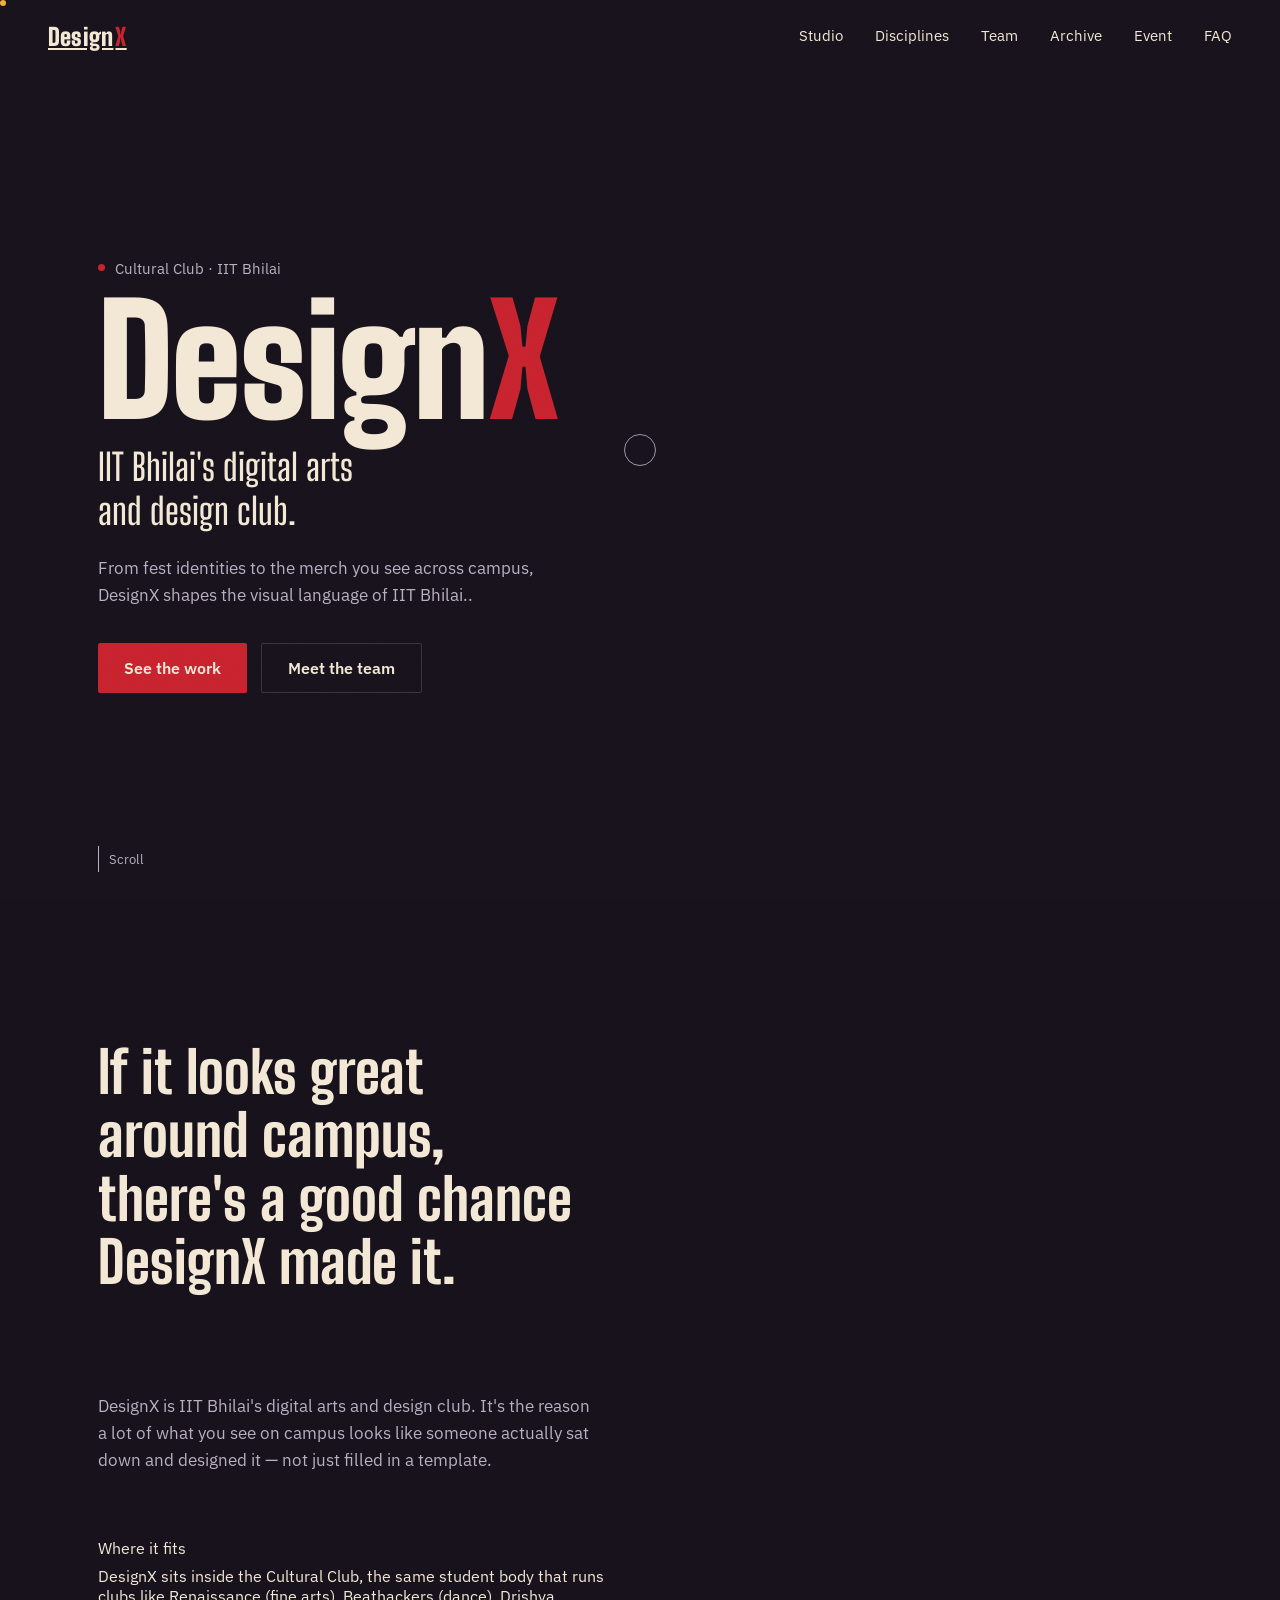
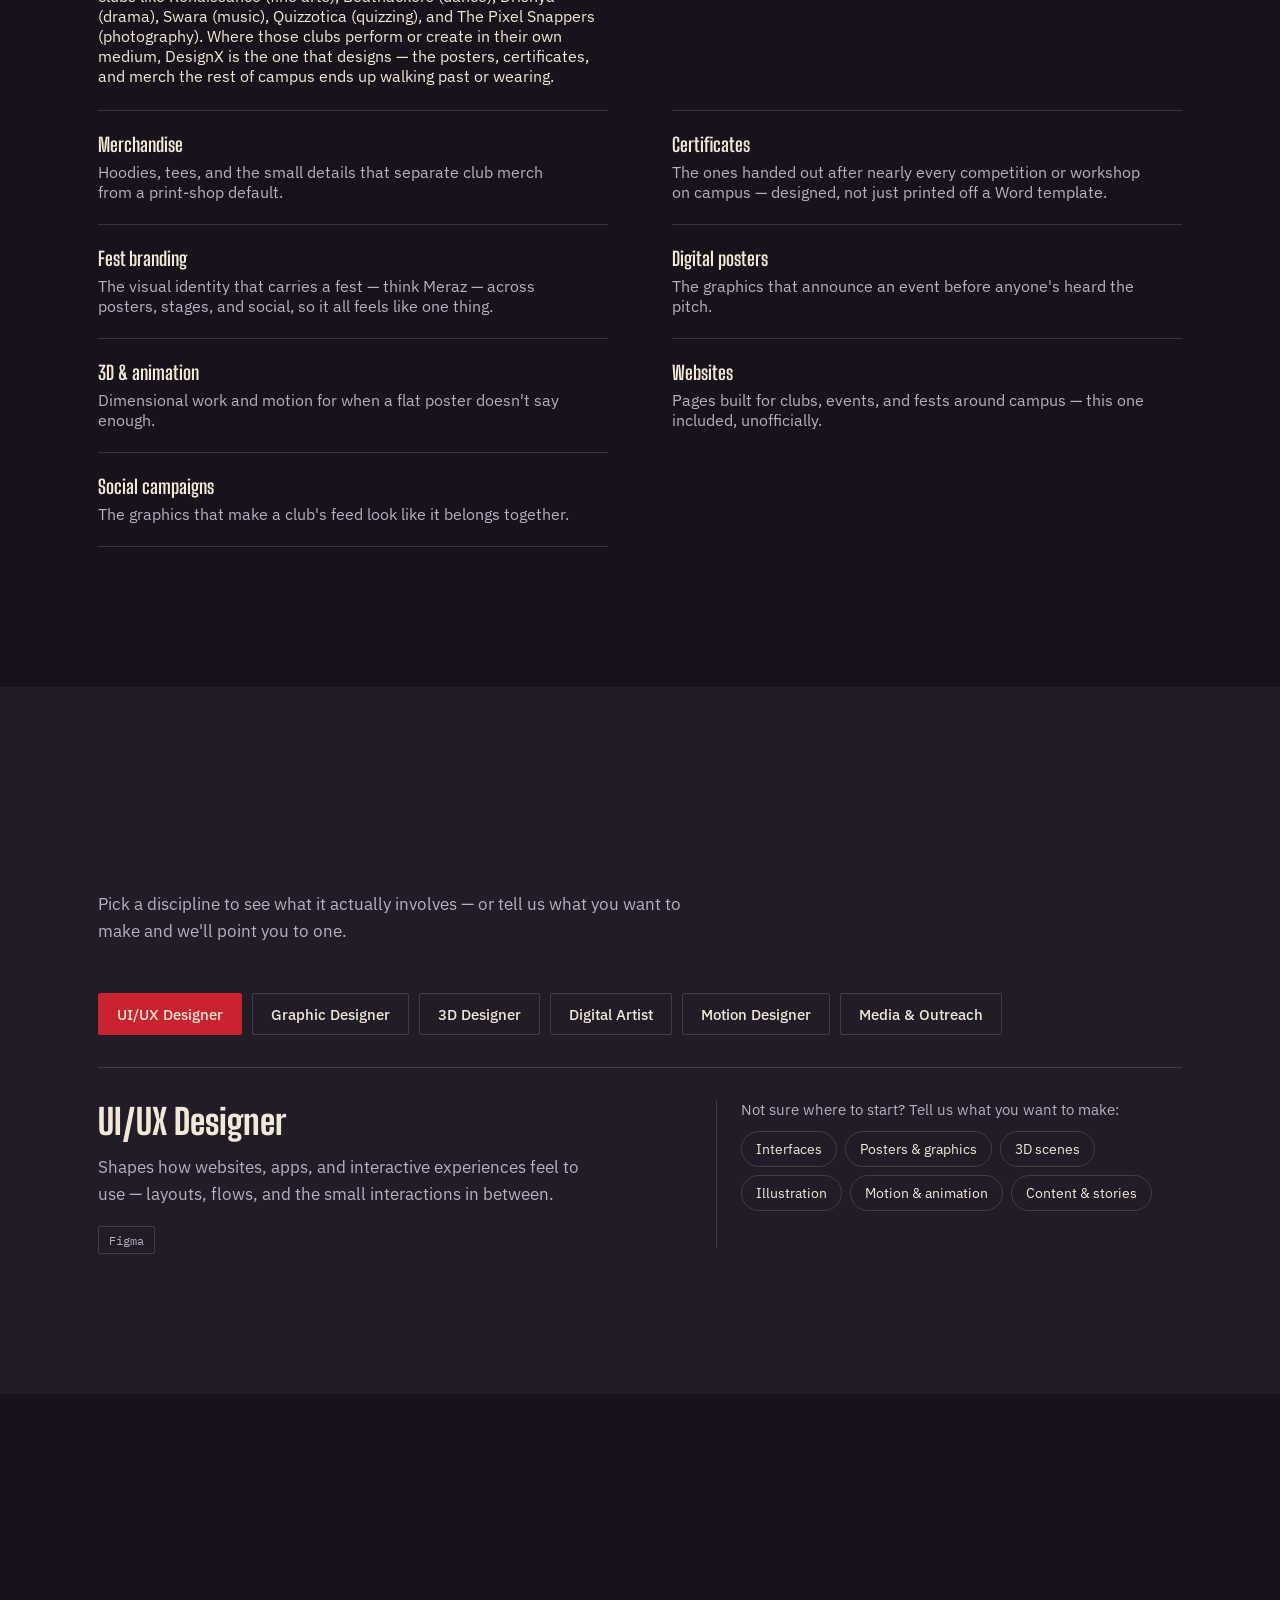
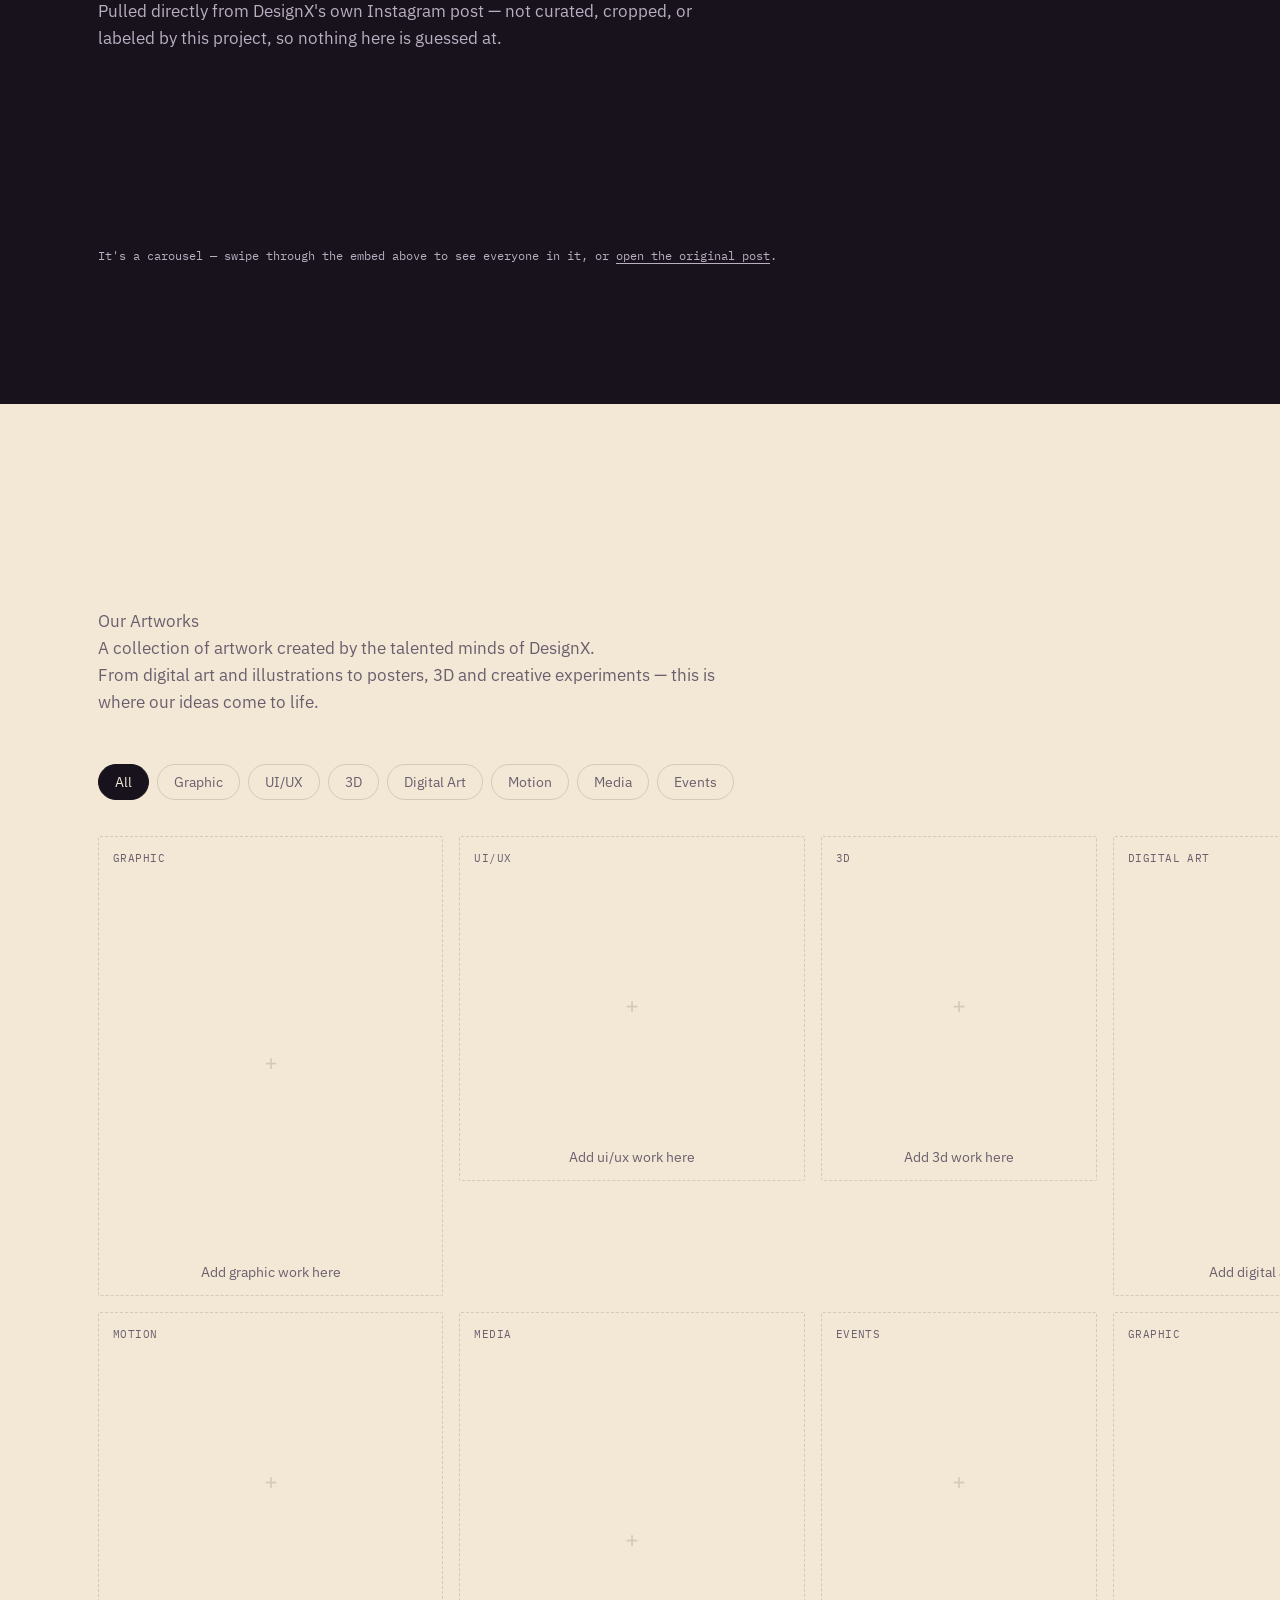
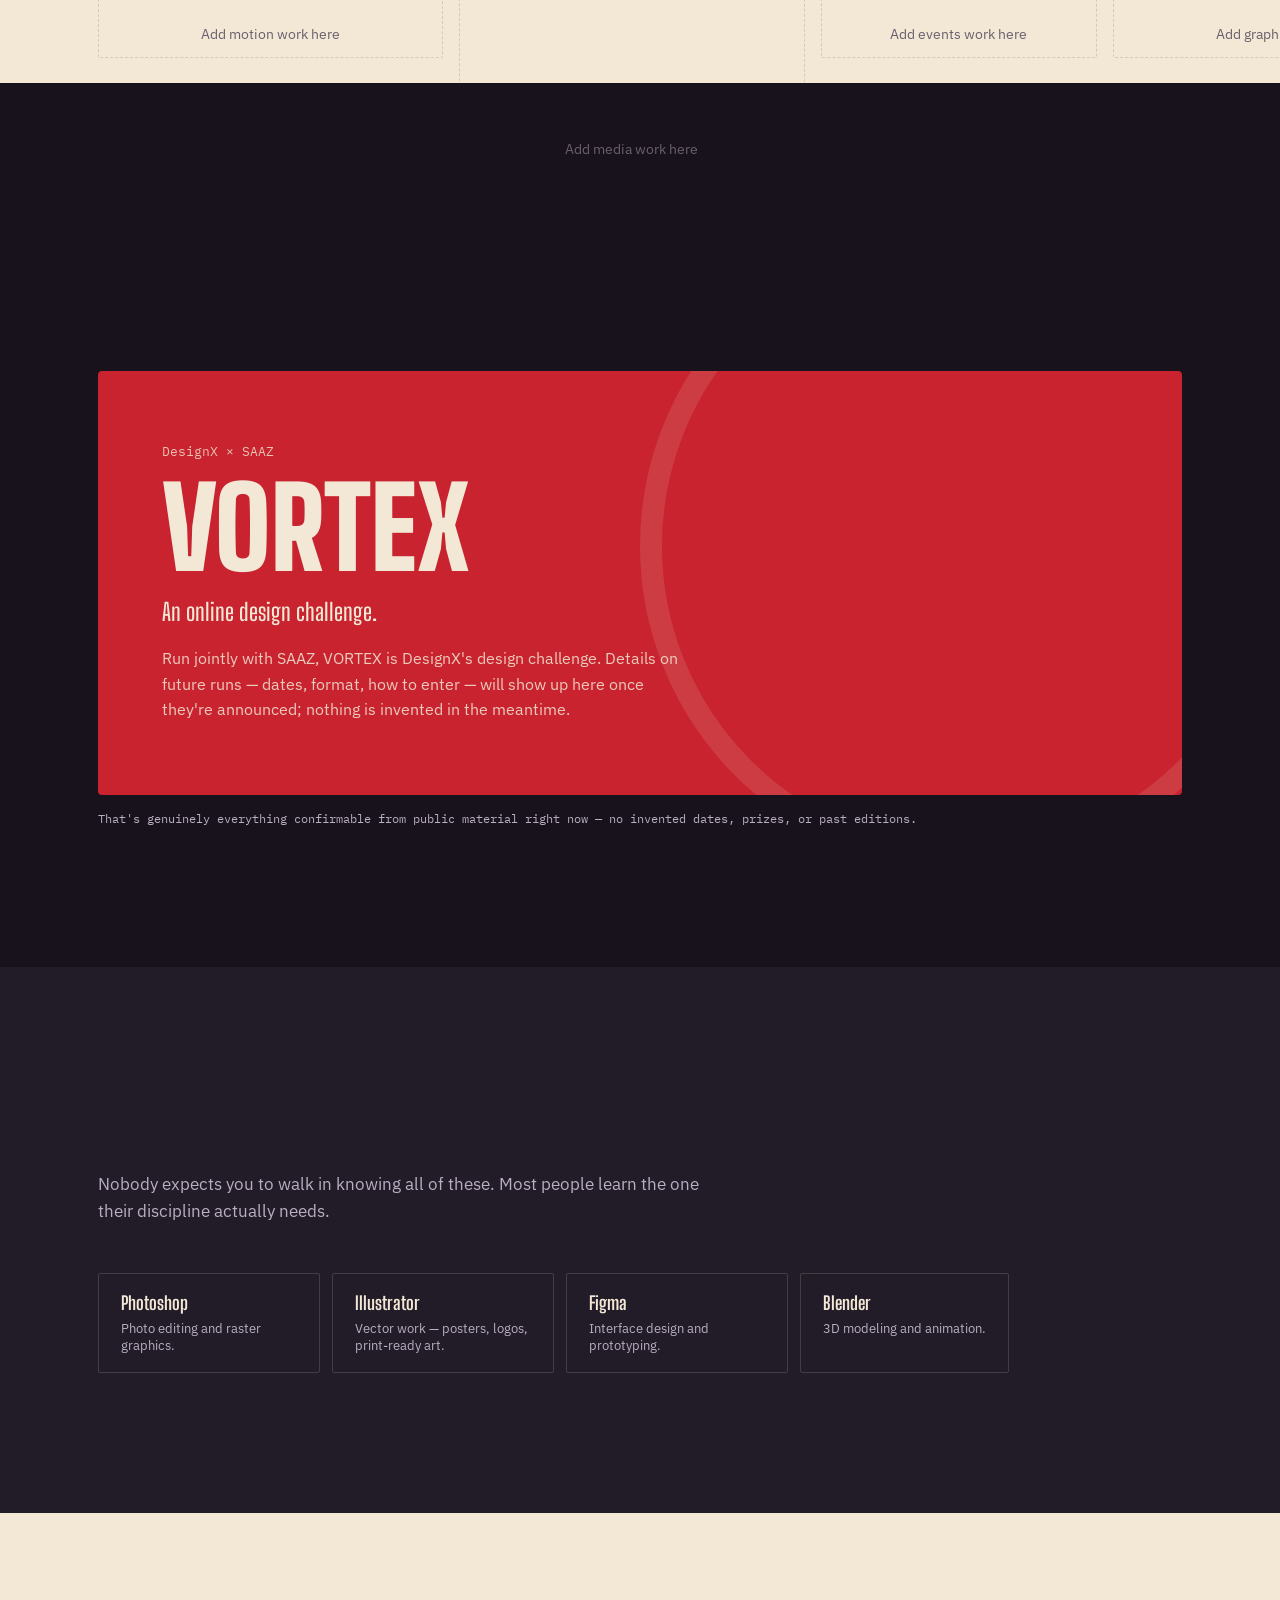
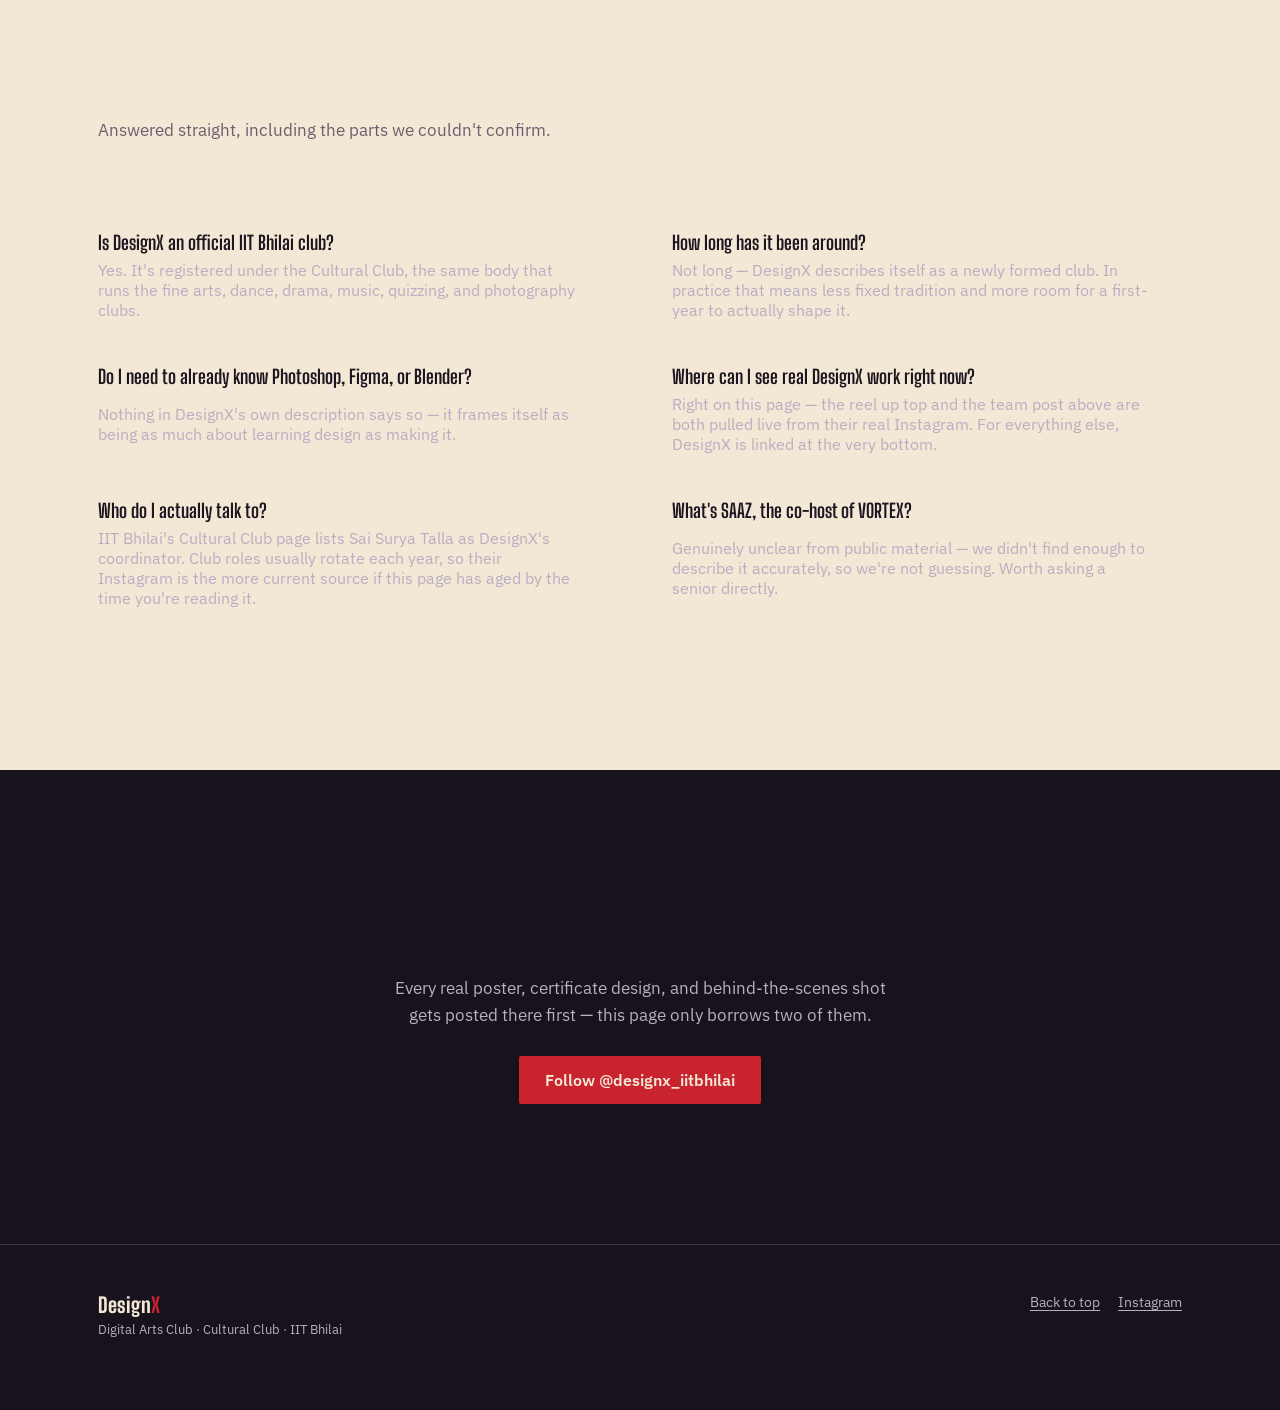
==== commit 4add525b: "Updated the content and improve the animations of the website Updated the content and improve the an" ====
--- a/index.html
+++ b/index.html
@@ -9,12 +9,13 @@
 
 <meta property="og:type" content="website">
 <meta property="og:title" content="DesignX — Design Club of IIT Bhilai">
-<meta property="og:description" content="The creative force behind how IIT Bhilai looks. An unofficial introduction, built for the HelloWorld hackathon.">
+<meta property="og:description" content="IIT Bhilai's digital arts and design club. An unofficial introduction, built for the HelloWorld hackathon.">
 
 <link rel="icon" href="data:image/svg+xml,%3Csvg xmlns='http://www.w3.org/2000/svg' viewBox='0 0 64 64'%3E%3Crect width='64' height='64' fill='%2317121b'/%3E%3Ctext x='32' y='42' font-family='Georgia,serif' font-size='30' font-weight='700' fill='%23c8232f' text-anchor='middle'%3EDX%3C/text%3E%3C/svg%3E">
 
 <link rel="preconnect" href="https://fonts.googleapis.com">
 <link rel="preconnect" href="https://fonts.gstatic.com" crossorigin>
+<link rel="preconnect" href="https://www.instagram.com">
 <link href="https://fonts.googleapis.com/css2?family=Big+Shoulders+Display:wght@600;800;900&family=IBM+Plex+Sans:wght@400;500;600&family=IBM+Plex+Mono:wght@500&display=swap" rel="stylesheet">
 
 <style>
@@ -23,9 +24,7 @@
    ============================================================ */
 *, *::before, *::after { box-sizing: border-box; }
 html { scroll-behavior: smooth; }
-@media (prefers-reduced-motion: reduce) {
-  html { scroll-behavior: auto; }
-}
+@media (prefers-reduced-motion: reduce) { html { scroll-behavior: auto; } }
 body, h1, h2, h3, p, ul, ol, figure { margin: 0; }
 ul { padding: 0; list-style: none; }
 img { max-width: 100%; display: block; }
@@ -57,6 +56,7 @@
   --mono: "IBM Plex Mono", monospace;
 
   --ease: cubic-bezier(.22, .61, .36, 1);
+  --ease-spring: cubic-bezier(.34, 1.56, .64, 1);
   --container: 1180px;
 }
 
@@ -68,1025 +68,334 @@
   overflow-x: hidden;
 }
 
-.wrap {
-  max-width: var(--container);
-  margin-inline: auto;
-  padding-inline: 24px;
-}
-@media (min-width: 860px) {
-  .wrap { padding-inline: 48px; }
-}
+.wrap { max-width: var(--container); margin-inline: auto; padding-inline: 24px; }
+@media (min-width: 860px) { .wrap { padding-inline: 48px; } }
 
 /* ============================================================
    2. ACCESSIBILITY UTILITIES
    ============================================================ */
 .skip-link {
-  position: absolute;
-  left: 12px; top: -48px;
-  background: var(--sun);
-  color: var(--ink);
-  padding: 10px 16px;
-  font-weight: 600;
-  border-radius: 2px;
-  z-index: 999;
-  transition: top .2s var(--ease);
+  position: absolute; left: 12px; top: -48px;
+  background: var(--sun); color: var(--ink);
+  padding: 10px 16px; font-weight: 600; border-radius: 2px;
+  z-index: 999; transition: top .2s var(--ease);
 }
 .skip-link:focus { top: 12px; }
-
-:focus-visible {
-  outline: 3px solid var(--sun);
-  outline-offset: 3px;
-}
-
+:focus-visible { outline: 3px solid var(--sun); outline-offset: 3px; }
 .sr-only {
-  position: absolute; width: 1px; height: 1px;
-  padding: 0; margin: -1px; overflow: hidden;
-  clip: rect(0,0,0,0); white-space: nowrap; border: 0;
-}
-
-/* ============================================================
-   3. HEADER / NAV
+  position: absolute; width: 1px; height: 1px; padding: 0; margin: -1px;
+  overflow: hidden; clip: rect(0,0,0,0); white-space: nowrap; border: 0;
+}
+
+/* ============================================================
+   3. GRAIN OVERLAY (subtle texture, whole page)
+   ============================================================ */
+.grain {
+  position: fixed; inset: 0; z-index: 5;
+  pointer-events: none;
+  opacity: 0.05;
+  mix-blend-mode: overlay;
+  background-image: url("data:image/svg+xml;utf8,%3Csvg xmlns='http://www.w3.org/2000/svg' width='140' height='140'%3E%3Cfilter id='n'%3E%3CfeTurbulence type='fractalNoise' baseFrequency='0.85' numOctaves='2' stitchTiles='stitch'/%3E%3C/filter%3E%3Crect width='100%25' height='100%25' filter='url(%23n)'/%3E%3C/svg%3E");
+}
+
+/* ============================================================
+   4. CUSTOM CURSOR (desktop, motion-safe only)
+   ============================================================ */
+body.has-custom-cursor, body.has-custom-cursor a, body.has-custom-cursor button { cursor: none; }
+.cursor-dot, .cursor-ring {
+  position: fixed; top: 0; left: 0;
+  pointer-events: none; z-index: 300;
+  border-radius: 50%;
+  will-change: transform;
+}
+.cursor-dot { width: 6px; height: 6px; background: var(--sun); }
+.cursor-ring {
+  width: 32px; height: 32px;
+  border: 1px solid var(--text-on-ink-dim);
+  opacity: 0.85;
+  transition: width .25s var(--ease), height .25s var(--ease), border-color .25s var(--ease);
+}
+.cursor-ring.is-active { width: 52px; height: 52px; border-color: var(--sun); }
+
+/* ============================================================
+   5. HEADER / NAV
    ============================================================ */
 .site-header {
-  position: fixed;
-  inset-inline: 0;
-  top: 0;
-  z-index: 100;
+  position: fixed; inset-inline: 0; top: 0; z-index: 100;
   padding: 18px 24px;
-  display: flex;
-  align-items: center;
-  justify-content: space-between;
+  display: flex; align-items: center; justify-content: space-between;
   transition: background-color .35s var(--ease), padding .35s var(--ease), border-color .35s var(--ease);
   border-bottom: 1px solid transparent;
 }
 @media (min-width: 860px) { .site-header { padding: 22px 48px; } }
-
 .site-header.is-scrolled {
   background: rgba(23, 18, 27, 0.92);
   backdrop-filter: blur(6px);
   padding-block: 12px;
   border-color: var(--line-on-ink);
 }
-
 .brand {
-  font-family: var(--display);
-  font-weight: 900;
-  font-size: 1.5rem;
-  letter-spacing: 0.01em;
-  display: inline-flex;
-  align-items: baseline;
-  gap: 2px;
+  font-family: var(--display); font-weight: 900; font-size: 1.5rem;
+  letter-spacing: 0.01em; display: inline-flex; align-items: baseline; gap: 2px;
 }
 .brand .x { color: var(--red); }
 
 .nav-desktop { display: none; }
-@media (min-width: 860px) {
-  .nav-desktop {
-    display: flex;
-    gap: 32px;
-    font-size: 0.95rem;
-  }
-  .nav-desktop a {
-    text-decoration: none;
-    position: relative;
-    padding-bottom: 4px;
-  }
-  .nav-desktop a::after {
-    content: "";
-    position: absolute;
-    left: 0; bottom: 0;
-    width: 100%; height: 1px;
-    background: var(--red);
-    transform: scaleX(0);
-    transform-origin: left;
-    transition: transform .3s var(--ease);
-  }
-  .nav-desktop a:hover::after,
-  .nav-desktop a:focus-visible::after { transform: scaleX(1); }
-}
-
-.nav-toggle {
-  display: inline-flex;
-  flex-direction: column;
-  gap: 5px;
-  padding: 10px;
-  margin: -10px;
-}
+@media (min-width: 860px) { .nav-desktop { display: flex; gap: 32px; font-size: 0.95rem; } }
+.nav-desktop a { text-decoration: none; position: relative; padding-bottom: 4px; display: inline-block; min-width: 3ch; }
+.nav-desktop a::after {
+  content: ""; position: absolute; left: 0; bottom: 0; width: 100%; height: 1px;
+  background: var(--red); transform: scaleX(0); transform-origin: left;
+  transition: transform .3s var(--ease);
+}
+.nav-desktop a:hover::after, .nav-desktop a:focus-visible::after { transform: scaleX(1); }
+
+.nav-toggle { display: inline-flex; flex-direction: column; gap: 5px; padding: 10px; margin: -10px; }
 @media (min-width: 860px) { .nav-toggle { display: none; } }
-.nav-toggle span {
-  width: 22px; height: 2px;
-  background: var(--text-on-ink);
-  transition: transform .25s var(--ease), opacity .25s var(--ease);
-}
+.nav-toggle span { width: 22px; height: 2px; background: var(--text-on-ink); transition: transform .25s var(--ease), opacity .25s var(--ease); }
 .nav-toggle[aria-expanded="true"] span:nth-child(1) { transform: translateY(7px) rotate(45deg); }
 .nav-toggle[aria-expanded="true"] span:nth-child(2) { opacity: 0; }
 .nav-toggle[aria-expanded="true"] span:nth-child(3) { transform: translateY(-7px) rotate(-45deg); }
 
 .nav-mobile {
-  position: fixed;
-  inset: 0;
-  background: var(--ink);
-  z-index: 90;
-  display: flex;
-  flex-direction: column;
-  justify-content: center;
-  padding: 24px;
-  transform: translateY(-100%);
-  transition: transform .4s var(--ease);
+  position: fixed; inset: 0; background: var(--ink); z-index: 90;
+  display: flex; flex-direction: column; justify-content: center; padding: 24px;
+  transform: translateY(-100%); transition: transform .4s var(--ease);
 }
 .nav-mobile.is-open { transform: translateY(0); }
 .nav-mobile ul { display: flex; flex-direction: column; gap: 8px; }
 .nav-mobile a {
-  font-family: var(--display);
-  font-weight: 800;
-  font-size: clamp(2rem, 10vw, 3.2rem);
-  text-decoration: none;
-  display: inline-block;
-  padding: 6px 0;
-}
-
-/* ============================================================
-   4. HERO
-   ============================================================ */
-.hero {
-  min-height: 100svh;
-  display: flex;
-  flex-direction: column;
-  justify-content: center;
-  padding-top: 110px;
-  padding-bottom: 60px;
-  position: relative;
-}
-
-.hero-kicker {
-  font-size: 0.95rem;
-  color: var(--text-on-ink-dim);
-  margin-bottom: 18px;
-  display: flex;
-  align-items: center;
-  gap: 10px;
-}
-.hero-kicker .dot {
-  width: 7px; height: 7px;
-  border-radius: 50%;
-  background: var(--red);
-  flex-shrink: 0;
-}
-
-.hero-mark {
-  font-family: var(--display);
-  font-weight: 900;
-  line-height: 0.85;
-  font-size: clamp(4.2rem, 17vw, 11rem);
-  letter-spacing: -0.01em;
-}
+  font-family: var(--display); font-weight: 800; font-size: clamp(2rem, 10vw, 3.2rem);
+  text-decoration: none; display: inline-block; padding: 6px 0;
+}
+
+/* ============================================================
+   6. HERO
+   ============================================================ */
+.hero { min-height: 100svh; display: flex; flex-direction: column; justify-content: center; padding-top: 110px; padding-bottom: 60px; position: relative; }
+
+.hero-grid { display: grid; grid-template-columns: 1fr; gap: 44px; align-items: center; }
+@media (min-width: 960px) { .hero-grid { grid-template-columns: 1.15fr 0.85fr; gap: 56px; } }
+
+.hero-kicker { font-size: 0.95rem; color: var(--text-on-ink-dim); margin-bottom: 18px; display: flex; align-items: center; gap: 10px; min-height: 1.4em; }
+.hero-kicker .dot { width: 7px; height: 7px; border-radius: 50%; background: var(--red); flex-shrink: 0; }
+
+.hero-mark { font-family: var(--display); font-weight: 900; line-height: 0.85; font-size: clamp(4.2rem, 15vw, 9.5rem); letter-spacing: -0.01em; will-change: transform; }
 .hero-mark .x { color: var(--red); }
 
-.hero-tagline {
-  font-family: var(--display);
-  font-weight: 600;
-  font-size: clamp(1.4rem, 3.6vw, 2.3rem);
-  max-width: 16ch;
-  margin-top: 20px;
-  color: var(--text-on-ink);
-}
-
-.hero-sub {
-  max-width: 46ch;
-  margin-top: 22px;
-  font-size: 1.05rem;
-  line-height: 1.6;
-  color: var(--text-on-ink-dim);
-}
-
-.hero-actions {
-  display: flex;
-  flex-wrap: wrap;
-  gap: 14px;
-  margin-top: 34px;
-}
+.hero-tagline { font-family: var(--display); font-weight: 600; font-size: clamp(1.4rem, 3.6vw, 2.3rem); max-width: 20ch; margin-top: 20px; color: var(--text-on-ink); }
+[data-kinetic] .word { display: inline-block; opacity: 0; transform: translateY(0.4em); transition: opacity .5s var(--ease), transform .5s var(--ease); transition-delay: calc(var(--i, 0) * 55ms); }
+[data-kinetic].is-visible .word { opacity: 1; transform: translateY(0); }
+@media (prefers-reduced-motion: reduce) { [data-kinetic] .word { opacity: 1; transform: none; transition: none; } }
+
+.hero-sub { max-width: 48ch; margin-top: 22px; font-size: 1.05rem; line-height: 1.6; color: var(--text-on-ink-dim); }
+
+.hero-actions { display: flex; flex-wrap: wrap; gap: 14px; margin-top: 34px; }
 
 .btn {
-  display: inline-flex;
-  align-items: center;
-  justify-content: center;
-  padding: 14px 26px;
-  font-weight: 600;
-  font-size: 0.98rem;
-  border-radius: 2px;
-  text-decoration: none;
-  transition: transform .25s var(--ease), background-color .25s var(--ease), color .25s var(--ease);
-  will-change: transform;
-}
-.btn-primary {
-  background: var(--red);
-  color: var(--paper);
-}
+  display: inline-flex; align-items: center; justify-content: center;
+  padding: 14px 26px; font-weight: 600; font-size: 0.98rem; border-radius: 2px;
+  text-decoration: none; will-change: transform;
+}
+.btn-primary { background: var(--red); color: var(--paper); transition: background-color .25s var(--ease); }
 .btn-primary:hover, .btn-primary:focus-visible { background: var(--red-deep); }
-.btn-ghost {
-  border: 1px solid var(--line-on-ink);
-  color: var(--text-on-ink);
-}
-.btn-ghost:hover, .btn-ghost:focus-visible {
-  border-color: var(--text-on-ink);
-  background: rgba(242,232,213,0.06);
-}
-
-.scroll-cue {
-  position: absolute;
-  bottom: 28px;
-  left: 24px;
-  display: flex;
-  align-items: center;
-  gap: 10px;
-  font-size: 0.8rem;
-  color: var(--text-on-ink-dim);
-}
+.btn-ghost { border: 1px solid var(--line-on-ink); color: var(--text-on-ink); transition: border-color .25s var(--ease), background-color .25s var(--ease); }
+.btn-ghost:hover, .btn-ghost:focus-visible { border-color: var(--text-on-ink); background: rgba(242,232,213,0.06); }
+
+.hero-visual { display: flex; justify-content: center; }
+
+.scroll-cue { position: absolute; bottom: 28px; left: 24px; display: flex; align-items: center; gap: 10px; font-size: 0.8rem; color: var(--text-on-ink-dim); }
 @media (min-width: 860px) { .scroll-cue { left: 48px; } }
-.scroll-cue .line {
-  width: 1px; height: 26px;
-  background: var(--text-on-ink-dim);
-  overflow: hidden;
-  position: relative;
-}
+.scroll-cue .line { width: 1px; height: 26px; background: var(--text-on-ink-dim); overflow: hidden; position: relative; }
 .scroll-cue .line::after {
-  content: "";
-  position: absolute;
-  inset: 0;
-  background: var(--sun);
-  transform: translateY(-100%);
-  animation: scrollcue 1.8s ease-in-out infinite;
-}
-@keyframes scrollcue {
-  0% { transform: translateY(-100%); }
-  60% { transform: translateY(100%); }
-  100% { transform: translateY(100%); }
-}
-@media (prefers-reduced-motion: reduce) {
-  .scroll-cue .line::after { animation: none; display: none; }
-}
-
-/* ============================================================
-   5. SECTION SCAFFOLDING
+  content: ""; position: absolute; inset: 0; background: var(--sun);
+  transform: translateY(-100%); animation: scrollcue 1.8s ease-in-out infinite;
+}
+@keyframes scrollcue { 0% { transform: translateY(-100%); } 60% { transform: translateY(100%); } 100% { transform: translateY(100%); } }
+@media (prefers-reduced-motion: reduce) { .scroll-cue .line::after { animation: none; display: none; } }
+
+/* ============================================================
+   7. SECTION SCAFFOLDING
    ============================================================ */
 .section { padding-block: 96px; }
 @media (min-width: 860px) { .section { padding-block: 140px; } }
-
 .section-ink   { background: var(--ink); color: var(--text-on-ink); }
 .section-ink-2 { background: var(--ink-2); color: var(--text-on-ink); }
 .section-paper { background: var(--paper); color: var(--text-on-paper); }
 
 .section-head { max-width: 62ch; margin-bottom: 48px; }
-.section-title {
-  font-family: var(--display);
-  font-weight: 800;
-  font-size: clamp(1.9rem, 5vw, 3rem);
-  line-height: 1.05;
-}
-.section-note {
-  margin-top: 14px;
-  font-size: 1.05rem;
-  line-height: 1.6;
-}
+.section-title { font-family: var(--display); font-weight: 800; font-size: clamp(1.9rem, 5vw, 3rem); line-height: 1.05; }
+.section-note { margin-top: 14px; font-size: 1.05rem; line-height: 1.6; }
 .section-ink .section-note, .section-ink-2 .section-note { color: var(--text-on-ink-dim); }
 .section-paper .section-note { color: var(--text-on-paper-dim); }
 
-.cite {
-  display: inline-block;
-  margin-top: 14px;
-  font-family: var(--mono);
-  font-size: 0.76rem;
-}
+.cite { display: inline-block; margin-top: 14px; font-family: var(--mono); font-size: 0.76rem; }
 .cite a { text-decoration: underline; text-underline-offset: 3px; }
 .section-ink .cite, .section-ink-2 .cite { color: var(--text-on-ink-dim); }
 .section-paper .cite { color: var(--text-on-paper-dim); }
 
-/* generic scroll reveal */
-[data-reveal] {
-  opacity: 0;
-  transform: translateY(18px);
-  transition: opacity .7s var(--ease), transform .7s var(--ease);
-}
+[data-reveal] { opacity: 0; transform: translateY(18px); transition: opacity .7s var(--ease), transform .7s var(--ease); }
 [data-reveal].is-visible { opacity: 1; transform: translateY(0); }
-@media (prefers-reduced-motion: reduce) {
-  [data-reveal] { opacity: 1; transform: none; transition: none; }
-}
-
-/* ============================================================
-   6. STATEMENT SECTION ("what designx does")
-   ============================================================ */
-.statement {
-  font-family: var(--display);
-  font-weight: 800;
-  font-size: clamp(1.9rem, 6vw, 3.6rem);
-  line-height: 1.1;
-  max-width: 18ch;
-}
-.statement .word {
-  display: inline-block;
-  opacity: 0;
-  transform: translateY(0.4em);
-  transition: opacity .5s var(--ease), transform .5s var(--ease);
-  transition-delay: calc(var(--i, 0) * 55ms);
-}
-.statement.is-visible .word { opacity: 1; transform: translateY(0); }
-@media (prefers-reduced-motion: reduce) {
-  .statement .word { opacity: 1; transform: none; transition: none; }
-}
-
-.work-grid {
-  margin-top: 64px;
-  display: grid;
-  gap: 0;
-  grid-template-columns: 1fr;
-}
-@media (min-width: 860px) {
-  .work-grid { grid-template-columns: 1fr 1fr; column-gap: 64px; }
-}
-
-.work-row {
-  padding-block: 22px;
-  border-top: 1px solid var(--line-on-ink);
-  display: grid;
-  grid-template-columns: 1fr;
-  gap: 6px;
-}
+@media (prefers-reduced-motion: reduce) { [data-reveal] { opacity: 1; transform: none; transition: none; } }
+
+/* masked / clip-path reveal, layered on top of data-reveal elements */
+.mask-reveal { clip-path: inset(0 0 100% 0); transition: clip-path .8s var(--ease); }
+.mask-reveal.is-visible { clip-path: inset(0 0 0% 0); }
+@media (prefers-reduced-motion: reduce) { .mask-reveal { clip-path: none; transition: none; } }
+
+/* ============================================================
+   8. STATEMENT SECTION
+   ============================================================ */
+.statement { font-family: var(--display); font-weight: 800; font-size: clamp(1.9rem, 6vw, 3.6rem); line-height: 1.1; max-width: 18ch; }
+
+.work-grid { margin-top: 64px; display: grid; gap: 0; grid-template-columns: 1fr; }
+@media (min-width: 860px) { .work-grid { grid-template-columns: 1fr 1fr; column-gap: 64px; } }
+
+.work-row { padding-block: 22px; border-top: 1px solid var(--line-on-ink); display: grid; grid-template-columns: 1fr; gap: 6px; }
 .work-row:last-child { border-bottom: 1px solid var(--line-on-ink); }
-@media (min-width: 860px) {
-  .work-row { grid-template-columns: 1fr; }
-}
-.work-row .label {
-  font-family: var(--display);
-  font-weight: 700;
-  font-size: 1.2rem;
-}
-.work-row .desc {
-  color: var(--text-on-ink-dim);
-  font-size: 0.98rem;
-  max-width: 48ch;
-}
-
-/* ============================================================
-   7. DISCIPLINES
-   ============================================================ */
-.tablist {
-  display: flex;
-  flex-wrap: wrap;
-  gap: 10px;
-  margin-bottom: 32px;
-}
+.work-row .label { font-family: var(--display); font-weight: 700; font-size: 1.2rem; }
+.work-row .desc { color: var(--text-on-ink-dim); font-size: 0.98rem; max-width: 48ch; }
+
+/* ============================================================
+   9. DISCIPLINES
+   ============================================================ */
+.tablist { display: flex; flex-wrap: wrap; gap: 10px; margin-bottom: 32px; }
 .tab {
-  padding: 10px 18px;
-  border: 1px solid var(--line-on-ink);
-  border-radius: 2px;
-  font-size: 0.95rem;
-  font-weight: 500;
-  transition: background-color .25s var(--ease), border-color .25s var(--ease), color .25s var(--ease);
-}
-.tab[aria-selected="true"] {
-  background: var(--red);
-  border-color: var(--red);
-  color: var(--paper);
-}
-.tab:not([aria-selected="true"]):hover,
-.tab:not([aria-selected="true"]):focus-visible {
-  border-color: var(--text-on-ink);
-}
-
-.tabpanel {
-  border-top: 1px solid var(--line-on-ink);
-  padding-top: 32px;
-  display: grid;
-  gap: 20px;
-}
-@media (min-width: 860px) {
-  .tabpanel { grid-template-columns: 1.1fr 0.9fr; gap: 48px; align-items: start; }
-}
-.tabpanel-title {
-  font-family: var(--display);
-  font-weight: 800;
-  font-size: clamp(1.6rem, 3.4vw, 2.2rem);
-  margin-bottom: 12px;
-}
-.tabpanel-desc {
-  color: var(--text-on-ink-dim);
-  font-size: 1.05rem;
-  line-height: 1.6;
-  max-width: 50ch;
-}
-.tool-tags {
-  display: flex;
-  flex-wrap: wrap;
-  gap: 8px;
-  margin-top: 18px;
-}
-.tool-tag {
-  font-family: var(--mono);
-  font-size: 0.78rem;
-  padding: 5px 10px;
-  border: 1px solid var(--line-on-ink);
-  border-radius: 2px;
-  color: var(--text-on-ink-dim);
-}
-.tabpanel-quiz {
-  border-left: 1px solid var(--line-on-ink);
-  padding-left: 24px;
-}
-@media (max-width: 859px) {
-  .tabpanel-quiz { border-left: none; border-top: 1px solid var(--line-on-ink); padding-left: 0; padding-top: 20px; }
-}
-.tabpanel-quiz-label {
-  font-size: 0.92rem;
-  color: var(--text-on-ink-dim);
-  margin-bottom: 12px;
-}
+  padding: 10px 18px; border: 1px solid var(--line-on-ink); border-radius: 2px;
+  font-size: 0.95rem; font-weight: 500;
+  transition: background-color .25s var(--ease), border-color .25s var(--ease), color .25s var(--ease), transform .3s var(--ease-spring);
+}
+.tab[aria-selected="true"] { background: var(--red); border-color: var(--red); color: var(--paper); }
+.tab:not([aria-selected="true"]):hover, .tab:not([aria-selected="true"]):focus-visible { border-color: var(--text-on-ink); transform: translateY(-2px); }
+
+.tabpanel { border-top: 1px solid var(--line-on-ink); padding-top: 32px; display: grid; gap: 20px; }
+@media (min-width: 860px) { .tabpanel { grid-template-columns: 1.1fr 0.9fr; gap: 48px; align-items: start; } }
+.tabpanel-title { font-family: var(--display); font-weight: 800; font-size: clamp(1.6rem, 3.4vw, 2.2rem); margin-bottom: 12px; }
+.tabpanel-desc { color: var(--text-on-ink-dim); font-size: 1.05rem; line-height: 1.6; max-width: 50ch; }
+.tool-tags { display: flex; flex-wrap: wrap; gap: 8px; margin-top: 18px; }
+.tool-tag { font-family: var(--mono); font-size: 0.78rem; padding: 5px 10px; border: 1px solid var(--line-on-ink); border-radius: 2px; color: var(--text-on-ink-dim); }
+.tabpanel-quiz { border-left: 1px solid var(--line-on-ink); padding-left: 24px; }
+@media (max-width: 859px) { .tabpanel-quiz { border-left: none; border-top: 1px solid var(--line-on-ink); padding-left: 0; padding-top: 20px; } }
+.tabpanel-quiz-label { font-size: 0.92rem; color: var(--text-on-ink-dim); margin-bottom: 12px; }
 .quiz-options { display: flex; flex-wrap: wrap; gap: 8px; }
 .quiz-chip {
-  padding: 8px 14px;
-  border: 1px solid var(--line-on-ink);
-  border-radius: 999px;
-  font-size: 0.88rem;
-  transition: border-color .2s var(--ease), background-color .2s var(--ease);
-}
-.quiz-chip:hover, .quiz-chip:focus-visible {
-  border-color: var(--sun);
-}
-.quiz-result {
-  margin-top: 16px;
-  font-size: 0.95rem;
-  color: var(--sun);
-  min-height: 1.4em;
-}
-
-/* ============================================================
-   8. ARCHIVE (placeholder frames)
-   ============================================================ */
-.filter-row {
-  display: flex;
-  flex-wrap: wrap;
-  gap: 8px;
-  margin-bottom: 36px;
-}
+  padding: 8px 14px; border: 1px solid var(--line-on-ink); border-radius: 999px; font-size: 0.88rem;
+  transition: border-color .2s var(--ease), transform .3s var(--ease-spring);
+}
+.quiz-chip:hover, .quiz-chip:focus-visible { border-color: var(--sun); transform: translateY(-2px); }
+.quiz-result { margin-top: 16px; font-size: 0.95rem; color: var(--sun); min-height: 1.4em; }
+
+/* ============================================================
+   10. INSTAGRAM EMBEDS (core team + hero visual)
+   ============================================================ */
+.ig-embed-wrap { display: flex; justify-content: center; width: 100%; }
+.ig-embed-wrap :global, .ig-embed-wrap blockquote.instagram-media { margin: 0 auto !important; max-width: 100% !important; }
+.ig-fallback {
+  display: block; padding: 40px 24px; text-align: center;
+  border: 1px dashed var(--line-on-ink); border-radius: 4px;
+  color: var(--text-on-ink-dim); text-decoration: underline; text-underline-offset: 3px;
+  width: 100%; max-width: 420px;
+}
+
+/* ============================================================
+   11. ARCHIVE
+   ============================================================ */
+.filter-row { display: flex; flex-wrap: wrap; gap: 8px; margin-bottom: 36px; }
 .filter-chip {
-  padding: 8px 16px;
-  border: 1px solid var(--line-on-paper);
-  border-radius: 999px;
-  font-size: 0.88rem;
+  padding: 8px 16px; border: 1px solid var(--line-on-paper); border-radius: 999px; font-size: 0.88rem;
   color: var(--text-on-paper-dim);
-  transition: background-color .2s var(--ease), color .2s var(--ease), border-color .2s var(--ease);
-}
-.filter-chip[aria-pressed="true"] {
-  background: var(--ink);
-  border-color: var(--ink);
-  color: var(--paper);
-}
-
-.frame-grid {
-  display: grid;
-  grid-template-columns: repeat(2, 1fr);
-  gap: 16px;
-}
+  transition: background-color .2s var(--ease), color .2s var(--ease), border-color .2s var(--ease), transform .3s var(--ease-spring);
+}
+.filter-chip[aria-pressed="true"] { background: var(--ink); border-color: var(--ink); color: var(--paper); }
+.filter-chip:hover { transform: translateY(-2px); }
+
+.frame-grid { display: grid; grid-template-columns: repeat(2, 1fr); gap: 16px; }
 @media (min-width: 640px) { .frame-grid { grid-template-columns: repeat(3, 1fr); } }
 @media (min-width: 1000px) { .frame-grid { grid-template-columns: repeat(4, 1fr); } }
 
 .frame {
-  border: 1.5px dashed var(--line-on-paper);
-  border-radius: 2px;
-  aspect-ratio: 3 / 4;
-  display: flex;
-  flex-direction: column;
-  justify-content: space-between;
-  padding: 14px;
-  transition: opacity .25s var(--ease), border-color .25s var(--ease);
+  border: 1.5px dashed var(--line-on-paper); border-radius: 2px; aspect-ratio: 3 / 4;
+  display: flex; flex-direction: column; justify-content: space-between; padding: 14px;
+  transition: opacity .25s var(--ease), border-color .25s var(--ease), transform .4s var(--ease-spring);
 }
 .frame:nth-child(3n+2) { aspect-ratio: 1 / 1; }
 .frame:nth-child(4n+3) { aspect-ratio: 4 / 5; }
-.frame:hover { border-color: var(--red); }
+.frame:hover { border-color: var(--red); transform: translateY(-4px); }
 .frame[hidden] { display: none; }
-.frame .cat {
-  font-family: var(--mono);
-  font-size: 0.68rem;
-  letter-spacing: 0.04em;
-  color: var(--text-on-paper-dim);
-}
-.frame .msg {
-  font-size: 0.85rem;
-  color: var(--text-on-paper-dim);
-  align-self: center;
-  text-align: center;
-}
-.frame .plus {
-  align-self: center;
-  font-family: var(--display);
-  font-size: 2rem;
-  color: var(--line-on-paper);
-}
-
-.archive-note {
-  margin-top: 40px;
-  max-width: 60ch;
-  font-size: 0.95rem;
-  color: var(--text-on-paper-dim);
-  border-left: 2px solid var(--red);
-  padding-left: 16px;
-}
-
-/* ============================================================
-   9. VORTEX / EVENT POSTER
+.frame .cat { font-family: var(--mono); font-size: 0.68rem; letter-spacing: 0.04em; color: var(--text-on-paper-dim); }
+.frame .msg { font-size: 0.85rem; color: var(--text-on-paper-dim); align-self: center; text-align: center; }
+.frame .plus { align-self: center; font-family: var(--display); font-size: 2rem; color: var(--line-on-paper); }
+
+.archive-note { margin-top: 40px; max-width: 60ch; font-size: 0.95rem; color: var(--text-on-paper-dim); border-left: 2px solid var(--red); padding-left: 16px; }
+
+/* ============================================================
+   12. VORTEX / EVENT POSTER
    ============================================================ */
 .poster {
-  background: var(--red);
-  color: var(--paper);
-  border-radius: 4px;
-  padding: 48px 28px;
-  position: relative;
-  overflow: hidden;
+  background: var(--red); color: var(--paper); border-radius: 4px; padding: 48px 28px;
+  position: relative; overflow: hidden;
+  transition: transform .5s var(--ease-spring);
 }
 @media (min-width: 860px) { .poster { padding: 72px 64px; } }
-.poster-eyebrow {
-  font-family: var(--mono);
-  font-size: 0.8rem;
-  color: rgba(242,232,213,0.8);
-  margin-bottom: 18px;
-}
-.poster-title {
-  font-family: var(--display);
-  font-weight: 900;
-  font-size: clamp(3.2rem, 13vw, 7rem);
-  line-height: 0.9;
-}
-.poster-sub {
-  font-family: var(--display);
-  font-weight: 600;
-  font-size: clamp(1.1rem, 2.6vw, 1.5rem);
-  margin-top: 18px;
-  max-width: 30ch;
-}
-.poster-desc {
-  margin-top: 20px;
-  max-width: 52ch;
-  color: rgba(242,232,213,0.85);
-  line-height: 1.6;
-}
-.poster-band {
-  position: absolute;
-  right: -10%;
-  bottom: -18%;
-  width: 60%;
-  aspect-ratio: 1;
-  border: 22px solid rgba(242,232,213,0.12);
-  border-radius: 50%;
-}
-
-/* ============================================================
-   10. TOOLKIT
-   ============================================================ */
-.tool-wall {
-  display: flex;
-  flex-wrap: wrap;
-  gap: 12px;
-}
+.poster-eyebrow { font-family: var(--mono); font-size: 0.8rem; color: rgba(242,232,213,0.8); margin-bottom: 18px; }
+.poster-title { font-family: var(--display); font-weight: 900; font-size: clamp(3.2rem, 13vw, 7rem); line-height: 0.9; }
+.poster-sub { font-family: var(--display); font-weight: 600; font-size: clamp(1.1rem, 2.6vw, 1.5rem); margin-top: 18px; max-width: 30ch; }
+.poster-desc { margin-top: 20px; max-width: 52ch; color: rgba(242,232,213,0.85); line-height: 1.6; }
+.poster-band { position: absolute; right: -10%; bottom: -18%; width: 60%; aspect-ratio: 1; border: 22px solid rgba(242,232,213,0.12); border-radius: 50%; will-change: transform; }
+
+/* ============================================================
+   13. TOOLKIT
+   ============================================================ */
+.tool-wall { display: flex; flex-wrap: wrap; gap: 12px; }
 .tool-chip {
-  position: relative;
-  border: 1px solid var(--line-on-ink);
-  border-radius: 2px;
-  padding: 18px 22px;
-  font-family: var(--display);
-  font-weight: 700;
-  font-size: 1.15rem;
-  transition: border-color .25s var(--ease), background-color .25s var(--ease);
-  cursor: default;
-}
-.tool-chip:hover, .tool-chip:focus-within {
-  border-color: var(--sun);
-  background: rgba(242,177,52,0.06);
-}
-.tool-chip .note {
-  display: block;
-  font-family: var(--body);
-  font-weight: 400;
-  font-size: 0.82rem;
-  color: var(--text-on-ink-dim);
-  margin-top: 6px;
-  max-width: 22ch;
-}
-
-/* ============================================================
-   11. FOOTER
-   ============================================================ */
-.site-footer {
-  padding-block: 48px;
-  border-top: 1px solid var(--line-on-ink);
-  font-size: 0.88rem;
-  color: var(--text-on-ink-dim);
-}
-.footer-top {
-  display: flex;
-  flex-wrap: wrap;
-  justify-content: space-between;
-  gap: 20px;
-  align-items: flex-start;
-  margin-bottom: 24px;
-}
-.footer-brand {
-  font-family: var(--display);
-  font-weight: 800;
-  font-size: 1.3rem;
-  color: var(--text-on-ink);
-}
-.footer-brand small {
-  display: block;
-  font-family: var(--body);
-  font-weight: 400;
-  font-size: 0.8rem;
-  color: var(--text-on-ink-dim);
-  margin-top: 4px;
-}
+  position: relative; border: 1px solid var(--line-on-ink); border-radius: 2px; padding: 18px 22px;
+  font-family: var(--display); font-weight: 700; font-size: 1.15rem; cursor: default;
+  transition: border-color .25s var(--ease), background-color .25s var(--ease), transform .5s var(--ease-spring);
+  transform-style: preserve-3d;
+}
+.tool-chip:hover, .tool-chip:focus-within { border-color: var(--sun); background: rgba(242,177,52,0.06); }
+.tool-chip .note { display: block; font-family: var(--body); font-weight: 400; font-size: 0.82rem; color: var(--text-on-ink-dim); margin-top: 6px; max-width: 22ch; }
+
+/* ============================================================
+   14. FAQ (reuses work-row visual language)
+   ============================================================ */
+
+/* ============================================================
+   15. FOLLOW CTA
+   ============================================================ */
+.follow-cta { text-align: center; }
+.follow-cta .section-title { margin-inline: auto; }
+.follow-cta .section-note { margin-inline: auto; max-width: 52ch; }
+.follow-cta .btn { margin-top: 28px; }
+
+/* ============================================================
+   16. FOOTER
+   ============================================================ */
+.site-footer { padding-block: 48px; border-top: 1px solid var(--line-on-ink); font-size: 0.88rem; color: var(--text-on-ink-dim); }
+.footer-top { display: flex; flex-wrap: wrap; justify-content: space-between; gap: 20px; align-items: flex-start; margin-bottom: 24px; }
+.footer-brand { font-family: var(--display); font-weight: 800; font-size: 1.3rem; color: var(--text-on-ink); }
+.footer-brand small { display: block; font-family: var(--body); font-weight: 400; font-size: 0.8rem; color: var(--text-on-ink-dim); margin-top: 4px; }
 .footer-links { display: flex; gap: 18px; flex-wrap: wrap; }
 .footer-links a { text-decoration: underline; text-underline-offset: 3px; }
-.footer-disclaimer {
-  max-width: 70ch;
-  line-height: 1.6;
-  padding-top: 20px;
-  border-top: 1px solid var(--line-on-ink);
-}
-
-/* ============================================================
-   12. TOAST (easter egg)
+.footer-disclaimer { max-width: 70ch; line-height: 1.6; padding-top: 20px; border-top: 1px solid var(--line-on-ink); }
+
+/* ============================================================
+   17. TOAST (easter egg)
    ============================================================ */
 .toast {
-  position: fixed;
-  left: 50%;
-  bottom: 28px;
-  transform: translate(-50%, 20px);
-  background: var(--sun);
-  color: var(--ink);
-  padding: 12px 20px;
-  border-radius: 2px;
-  font-size: 0.9rem;
-  font-weight: 600;
-  opacity: 0;
-  pointer-events: none;
+  position: fixed; left: 50%; bottom: 28px; transform: translate(-50%, 20px);
+  background: var(--sun); color: var(--ink); padding: 12px 20px; border-radius: 2px;
+  font-size: 0.9rem; font-weight: 600; opacity: 0; pointer-events: none;
   transition: opacity .3s var(--ease), transform .3s var(--ease);
-  z-index: 200;
-  max-width: 90vw;
-  text-align: center;
-}
-.toast.is-shown {
-  opacity: 1;
-  transform: translate(-50%, 0);
-}
-
-/* ============================================================
-   DESIGNX VISUAL ENHANCEMENT LAYER
-   Visual-only improvements: no factual content changed.
-   ============================================================ */
-
-:root {
-  --glow-red: rgba(200, 35, 47, .28);
-  --glow-sun: rgba(242, 177, 52, .18);
-  --glass: rgba(255,255,255,.045);
-}
-
-body {
-  background:
-    radial-gradient(circle at 78% 12%, rgba(200,35,47,.11), transparent 25rem),
-    radial-gradient(circle at 12% 46%, rgba(242,177,52,.06), transparent 22rem),
-    var(--ink);
-}
-
-/* Subtle technical grid */
-body::before {
-  content: "";
-  position: fixed;
-  inset: 0;
-  pointer-events: none;
-  z-index: -1;
-  opacity: .18;
-  background-image:
-    linear-gradient(rgba(242,232,213,.035) 1px, transparent 1px),
-    linear-gradient(90deg, rgba(242,232,213,.035) 1px, transparent 1px);
-  background-size: 44px 44px;
-  mask-image: linear-gradient(to bottom, black, transparent 82%);
-}
-
-.site-header {
-  padding-inline: clamp(18px, 4vw, 56px);
-  background: linear-gradient(to bottom, rgba(23,18,27,.76), transparent);
-}
-
-.site-header.is-scrolled {
-  background: rgba(23,18,27,.78);
-  box-shadow: 0 12px 45px rgba(0,0,0,.24);
-  backdrop-filter: blur(16px) saturate(130%);
-}
-
-.brand {
-  text-shadow: 0 0 24px rgba(200,35,47,.18);
-}
-
-.nav-desktop a {
-  opacity: .82;
-  transition: opacity .25s var(--ease), transform .25s var(--ease);
-}
-.nav-desktop a:hover { opacity: 1; transform: translateY(-2px); }
-
-.hero {
-  isolation: isolate;
-}
-.hero::after {
-  content: "DX";
-  position: absolute;
-  right: clamp(-2rem, 3vw, 4rem);
-  top: 18%;
-  font-family: var(--display);
-  font-size: clamp(10rem, 31vw, 30rem);
-  font-weight: 900;
-  line-height: .7;
-  color: transparent;
-  -webkit-text-stroke: 1px rgba(242,232,213,.055);
-  pointer-events: none;
-  z-index: -1;
-  transform: rotate(-8deg);
-}
-
-.hero-kicker {
-  letter-spacing: .08em;
-  text-transform: uppercase;
-  font-family: var(--mono);
-  font-size: .76rem;
-}
-
-.hero-kicker .dot {
-  box-shadow: 0 0 0 6px rgba(200,35,47,.10), 0 0 22px var(--glow-red);
-  animation: pulseDot 2.2s ease-in-out infinite;
-}
-
-.hero-mark {
-  letter-spacing: -.045em;
-  text-shadow: 0 10px 70px rgba(0,0,0,.22);
-}
-.hero-mark .x {
-  text-shadow: 0 0 40px var(--glow-red);
-}
-
-.hero-tagline {
-  letter-spacing: -.02em;
-}
-
-.btn {
-  border-radius: 4px;
-  position: relative;
-  overflow: hidden;
-}
-.btn::after {
-  content: "";
-  position: absolute;
-  inset: 0;
-  background: linear-gradient(115deg, transparent 25%, rgba(255,255,255,.13) 50%, transparent 75%);
-  transform: translateX(-120%);
-  transition: transform .55s var(--ease);
-}
-.btn:hover::after { transform: translateX(120%); }
-.btn-primary {
-  box-shadow: 0 12px 34px rgba(200,35,47,.18);
-}
-.btn-primary:hover { transform: translateY(-3px); }
-.btn-ghost:hover { transform: translateY(-3px); }
-
-.section {
-  position: relative;
-  overflow: hidden;
-}
-.section::before {
-  content: "";
-  position: absolute;
-  width: 18rem;
-  height: 18rem;
-  border-radius: 50%;
-  border: 1px solid rgba(242,232,213,.055);
-  right: -8rem;
-  top: 8rem;
-  pointer-events: none;
-}
-.section-paper::before {
-  border-color: rgba(28,22,32,.07);
-}
-
-.section-head {
-  position: relative;
-}
-.section-head::before {
-  content: "//";
-  display: block;
-  margin-bottom: 12px;
-  font-family: var(--mono);
-  font-size: .72rem;
-  letter-spacing: .15em;
-  color: var(--red);
-}
-
-.section-title {
-  letter-spacing: -.025em;
-}
-
-.statement {
-  max-width: 19ch;
-  letter-spacing: -.035em;
-}
-.statement .word:nth-child(odd) {
-  color: rgba(242,232,213,.78);
-}
-
-.work-grid {
-  position: relative;
-}
-.work-row {
-  position: relative;
-  padding: 25px 18px;
-  margin-inline: -18px;
-  border-color: rgba(242,232,213,.12);
-  transition: background .3s var(--ease), padding-left .3s var(--ease), transform .3s var(--ease);
-}
-.work-row:hover {
-  background: rgba(242,232,213,.035);
-  padding-left: 26px;
-  transform: translateX(4px);
-}
-.section-paper .work-row:hover {
-  background: rgba(28,22,32,.045);
-}
-.work-row .label {
-  letter-spacing: -.01em;
-}
-.work-row .label::before {
-  content: "↳";
-  display: inline-block;
-  color: var(--red);
-  margin-right: 9px;
-  font-family: var(--mono);
-  font-size: .8em;
-  transition: transform .25s var(--ease);
-}
-.work-row:hover .label::before {
-  transform: translateX(4px);
-}
-
-.tab {
-  border-radius: 999px;
-  backdrop-filter: blur(8px);
-  transition: transform .25s var(--ease), background .25s var(--ease), border-color .25s var(--ease);
-}
-.tab:hover { transform: translateY(-2px); }
-.tab[aria-selected="true"] {
-  box-shadow: 0 8px 26px rgba(200,35,47,.18);
-}
-
-.tabpanel {
-  min-height: 230px;
-}
-.tabpanel-title {
-  letter-spacing: -.025em;
-}
-.tool-tag {
-  border-radius: 999px;
-  background: rgba(242,232,213,.025);
-}
-
-.frame-grid {
-  gap: 18px;
-}
-.frame {
-  position: relative;
-  overflow: hidden;
-  border-style: solid;
-  border-width: 1px;
-  border-color: rgba(28,22,32,.13);
-  background:
-    linear-gradient(145deg, rgba(28,22,32,.025), transparent 55%),
-    rgba(255,255,255,.08);
-  transition: transform .35s var(--ease), box-shadow .35s var(--ease), border-color .35s var(--ease);
-}
-.frame::before {
-  content: "";
-  position: absolute;
-  inset: 10px;
-  border: 1px solid rgba(28,22,32,.07);
-  pointer-events: none;
-}
-.frame:hover {
-  transform: translateY(-7px) rotate(-.5deg);
-  border-color: var(--red);
-  box-shadow: 0 20px 45px rgba(28,22,32,.13);
-}
-.frame .cat {
-  letter-spacing: .13em;
-}
-.frame .plus {
-  font-size: 3rem;
-  transition: transform .35s var(--ease);
-}
-.frame:hover .plus { transform: rotate(90deg) scale(1.08); }
-
-.archive-note {
-  background: rgba(28,22,32,.025);
-  padding-block: 14px;
-  padding-right: 18px;
-}
-
-.poster {
-  border-radius: 8px;
-  box-shadow: 0 28px 80px rgba(0,0,0,.25);
-  transform: translateZ(0);
-}
-.poster::before {
-  content: "V";
-  position: absolute;
-  right: 4%;
-  top: 2%;
-  font-family: var(--display);
-  font-size: clamp(12rem, 35vw, 30rem);
-  font-weight: 900;
-  line-height: .7;
-  color: rgba(242,232,213,.045);
-  pointer-events: none;
-}
-.poster-title {
-  letter-spacing: -.055em;
-  text-shadow: 0 12px 50px rgba(0,0,0,.12);
-}
-.poster-band {
-  animation: posterOrbit 12s linear infinite;
-}
-
-.tool-wall {
-  gap: 14px;
-}
-.tool-chip {
-  min-width: 155px;
-  border-radius: 5px;
-  background: linear-gradient(145deg, rgba(255,255,255,.025), transparent);
-  box-shadow: inset 0 1px rgba(255,255,255,.025);
-  transition: transform .3s var(--ease), border-color .3s var(--ease), background .3s var(--ease);
-}
-.tool-chip:hover {
-  transform: translateY(-5px);
-  background: rgba(242,177,52,.06);
-}
-
-.toast {
-  border-radius: 999px;
-  box-shadow: 0 12px 35px rgba(0,0,0,.25);
-}
-
-.site-footer {
-  background: rgba(0,0,0,.08);
-}
-
-@keyframes pulseDot {
-  0%,100% { transform: scale(1); opacity: 1; }
-  50% { transform: scale(1.22); opacity: .72; }
-}
-@keyframes posterOrbit {
-  from { transform: rotate(0deg); }
-  to { transform: rotate(360deg); }
-}
-
-@media (max-width: 859px) {
-  .hero::after {
-    right: -3rem;
-    top: 28%;
-    opacity: .7;
-  }
-  .work-row:hover {
-    padding-left: 20px;
-    transform: none;
-  }
-}
-@media (prefers-reduced-motion: reduce) {
-  .hero-kicker .dot,
-  .poster-band { animation: none; }
-}
-
-
-.scroll-progress {
-  position: fixed;
-  left: 0;
-  top: 0;
-  width: 0%;
-  height: 2px;
-  background: var(--red);
-  z-index: 1000;
-  box-shadow: 0 0 16px var(--glow-red);
-  transition: width .08s linear;
-}
-
+  z-index: 200; max-width: 90vw; text-align: center;
+}
+.toast.is-shown { opacity: 1; transform: translate(-50%, 0); }
 </style>
 </head>
 <body>
-<div class="scroll-progress" id="scrollProgress" aria-hidden="true"></div>
 
 <a class="skip-link" href="#main">Skip to content</a>
+<div class="grain" aria-hidden="true"></div>
 
 <!-- =================== HEADER =================== -->
 <header class="site-header" id="siteHeader">
@@ -1095,6 +404,7 @@
   <nav class="nav-desktop" aria-label="Primary">
     <a href="#studio">Studio</a>
     <a href="#disciplines">Disciplines</a>
+    <a href="#core-team">Team</a>
     <a href="#archive">Archive</a>
     <a href="#vortex">Event</a>
     <a href="#faq">FAQ</a>
@@ -1109,10 +419,10 @@
   <ul>
     <li><a href="#studio">Studio</a></li>
     <li><a href="#disciplines">Disciplines</a></li>
+    <li><a href="#core-team">Team</a></li>
     <li><a href="#archive">Archive</a></li>
     <li><a href="#vortex">Event</a></li>
     <li><a href="#faq">FAQ</a></li>
-    <li></li>
   </ul>
 </nav>
 
@@ -1120,13 +430,35 @@
 
   <!-- =================== HERO =================== -->
   <section class="hero wrap" id="top">
-    <p class="hero-kicker"><span class="dot" aria-hidden="true"></span>Cultural Council · IIT Bhilai</p>
-    <h1 class="hero-mark">Design<span class="x">X</span></h1>
-    <p class="hero-tagline">IIT Bhilai's digital arts and design club.</p>
-    <p class="hero-sub">From fest posters to the merch you're already wearing — if it looks considered around campus, DesignX probably had a hand in it. It's also still a young club, which mostly means there's real room for a first-year to shape what it becomes.</p>
-    <div class="hero-actions">
-      <a class="btn btn-primary" data-magnetic href="#archive">See the work</a>
+    <div class="hero-grid">
+      <div class="hero-content">
+        <p class="hero-kicker" id="heroKicker"><span class="dot" aria-hidden="true"></span>Cultural Club · IIT Bhilai</p>
+        <h1 class="hero-mark" id="heroMark">Design<span class="x">X</span></h1>
+        <p class="hero-tagline" data-kinetic>
+          <span class="word" style="--i:0">IIT</span>
+          <span class="word" style="--i:1">Bhilai's</span>
+          <span class="word" style="--i:2">digital</span>
+          <span class="word" style="--i:3">arts</span>
+          <span class="word" style="--i:4">and</span>
+          <span class="word" style="--i:5">design</span>
+          <span class="word" style="--i:6">club.</span>
+        </p>
+        <p class="hero-sub">From fest identities to the merch you see across campus, DesignX shapes the visual language of IIT Bhilai..</p>
+        <div class="hero-actions">
+          <a class="btn btn-primary" data-magnetic href="#archive">See the work</a>
+          <a class="btn btn-ghost" data-magnetic href="#core-team">Meet the team</a>
+        </div>
+      </div>
+
+      <div class="hero-visual">
+        <div class="ig-embed-wrap mask-reveal" data-reveal>
+          <blockquote class="instagram-media" data-instgrm-permalink="https://www.instagram.com/designx_iitbhilai/reel/DNFT90HN7-C/" data-instgrm-version="14">
+            <a class="ig-fallback" href="https://www.instagram.com/designx_iitbhilai/reel/DNFT90HN7-C/" target="_blank" rel="noopener">View this reel on Instagram</a>
+          </blockquote>
+        </div>
+      </div>
     </div>
+
     <div class="scroll-cue" aria-hidden="true"><span class="line"></span>Scroll</div>
   </section>
 
@@ -1161,13 +493,12 @@
         <div>
           <p class="label" style="margin-bottom:8px;">Where it fits</p>
           <p class="desc" style="max-width:56ch;">
-            DesignX sits inside the Cultural Council, the same student body that runs clubs like Renaissance
+            DesignX sits inside the Cultural Club, the same student body that runs clubs like Renaissance
             (fine arts), Beathackers (dance), Drishya (drama), Swara (music), Quizzotica (quizzing), and The
             Pixel Snappers (photography). Where those clubs perform or create in their own medium, DesignX is
             the one that designs — the posters, certificates, and merch the rest of campus ends up walking
             past or wearing.
           </p>
-          <p class="cite">Source: <a href="https://polaris.iitbhilai.ac.in/views/cultural.php" target="_blank" rel="noopener">IIT Bhilai's official Cultural Council page</a></p>
         </div>
       </div>
 
@@ -1208,7 +539,7 @@
   <section class="section section-ink-2" id="disciplines">
     <div class="wrap">
       <div class="section-head" data-reveal>
-        <h2 class="section-title">Six ways to make things here</h2>
+        <h2 class="section-title mask-reveal">Six ways to make things here</h2>
         <p class="section-note">Pick a discipline to see what it actually involves — or tell us what you want to make and we'll point you to one.</p>
       </div>
 
@@ -1245,12 +576,32 @@
     </div>
   </section>
 
+  <!-- =================== CORE TEAM =================== -->
+  <section class="section section-ink" id="core-team">
+    <div class="wrap">
+      <div class="section-head" data-reveal>
+        <h2 class="section-title mask-reveal">The people behind the work</h2>
+        <p class="section-note">Pulled directly from DesignX's own Instagram post — not curated, cropped, or labeled by this project, so nothing here is guessed at.</p>
+      </div>
+
+      <div class="ig-embed-wrap mask-reveal" data-reveal>
+        <blockquote class="instagram-media" data-instgrm-permalink="https://www.instagram.com/p/DZRvDwSksNy/" data-instgrm-version="14">
+          <a class="ig-fallback" href="https://www.instagram.com/p/DZRvDwSksNy/" target="_blank" rel="noopener">View this post on Instagram</a>
+        </blockquote>
+      </div>
+
+      <p class="cite">It's a carousel — swipe through the embed above to see everyone in it, or <a href="https://www.instagram.com/p/DZRvDwSksNy/" target="_blank" rel="noopener">open the original post</a>.</p>
+    </div>
+  </section>
+
   <!-- =================== ARCHIVE =================== -->
   <section class="section section-paper" id="archive">
     <div class="wrap">
       <div class="section-head" data-reveal>
-        <h2 class="section-title">The archive</h2>
-        <p class="section-note">This is where the actual work will live — posters, interfaces, 3D, motion, campaigns. It's empty on purpose: we didn't want to invent projects that don't exist yet. Consider it an open wall waiting for what DesignX makes next.</p>
+        <h2 class="section-title mask-reveal">The archive</h2>
+        <p class="section-note">Our Artworks <br> A collection of artwork created by the talented minds of DesignX.<br>
+From digital art and illustrations to posters, 3D and creative experiments — this is where our ideas come to life.
+</p>
       </div>
 
       <div class="filter-row" role="group" aria-label="Filter archive by category" id="filterRow" data-reveal>
@@ -1264,11 +615,7 @@
         <button class="filter-chip" aria-pressed="false" data-filter="events">Events</button>
       </div>
 
-      <div class="frame-grid" id="frameGrid" data-reveal>
-        <!-- frames injected by script.js-equivalent inline script below -->
-      </div>
-
-      <p class="archive-note">Real DesignX work belongs here, credited properly, once it's added by someone who actually has it to share. Until then, the fastest way to see actual posters, certificates, and merch is to search <strong>DesignX IIT Bhilai</strong> on Instagram or Facebook — that's where the club itself posts finished work.</p>
+      <div class="frame-grid" id="frameGrid" data-reveal></div>
     </div>
   </section>
 
@@ -1276,16 +623,15 @@
   <section class="section section-ink" id="vortex">
     <div class="wrap">
       <div class="section-head" data-reveal>
-        <h2 class="section-title">Something DesignX has actually run</h2>
-        <p class="section-note">One confirmed event, presented honestly instead of padded out into a timeline that doesn't exist yet.</p>
-      </div>
-
-      <div class="poster" data-reveal>
+        <h2 class="section-title mask-reveal">Something DesignX has actually run</h2>
+      </div>
+
+      <div class="poster" data-reveal data-tilt>
         <p class="poster-eyebrow">DesignX × SAAZ</p>
         <h3 class="poster-title">VORTEX</h3>
         <p class="poster-sub">An online design challenge.</p>
         <p class="poster-desc">Run jointly with SAAZ, VORTEX is DesignX's design challenge. Details on future runs — dates, format, how to enter — will show up here once they're announced; nothing is invented in the meantime.</p>
-        <div class="poster-band" aria-hidden="true"></div>
+        <div class="poster-band" aria-hidden="true" id="posterBand"></div>
       </div>
       <p class="cite" style="margin-top:16px;">That's genuinely everything confirmable from public material right now — no invented dates, prizes, or past editions.</p>
     </div>
@@ -1295,15 +641,15 @@
   <section class="section section-ink-2">
     <div class="wrap">
       <div class="section-head" data-reveal>
-        <h2 class="section-title">Tools you might pick up</h2>
+        <h2 class="section-title mask-reveal">Tools you might pick up</h2>
         <p class="section-note">Nobody expects you to walk in knowing all of these. Most people learn the one their discipline actually needs.</p>
       </div>
 
       <div class="tool-wall" data-reveal>
-        <div class="tool-chip" tabindex="0">Photoshop<span class="note">Photo editing and raster graphics.</span></div>
-        <div class="tool-chip" tabindex="0">Illustrator<span class="note">Vector work — posters, logos, print-ready art.</span></div>
-        <div class="tool-chip" tabindex="0">Figma<span class="note">Interface design and prototyping.</span></div>
-        <div class="tool-chip" tabindex="0">Blender<span class="note">3D modeling and animation.</span></div>
+        <div class="tool-chip" tabindex="0" data-tilt>Photoshop<span class="note">Photo editing and raster graphics.</span></div>
+        <div class="tool-chip" tabindex="0" data-tilt>Illustrator<span class="note">Vector work — posters, logos, print-ready art.</span></div>
+        <div class="tool-chip" tabindex="0" data-tilt>Figma<span class="note">Interface design and prototyping.</span></div>
+        <div class="tool-chip" tabindex="0" data-tilt>Blender<span class="note">3D modeling and animation.</span></div>
       </div>
     </div>
   </section>
@@ -1312,14 +658,14 @@
   <section class="section section-paper" id="faq">
     <div class="wrap">
       <div class="section-head" data-reveal>
-        <h2 class="section-title">Things every first-year asks</h2>
+        <h2 class="section-title mask-reveal">Things every first-year asks</h2>
         <p class="section-note">Answered straight, including the parts we couldn't confirm.</p>
       </div>
 
       <div class="work-grid" data-reveal>
         <div class="work-row">
           <h3 class="label">Is DesignX an official IIT Bhilai club?</h3>
-          <p class="desc">Yes. It's registered under the Cultural Council, the same body that runs the fine arts, dance, drama, music, quizzing, and photography clubs.</p>
+          <p class="desc">Yes. It's registered under the Cultural Club, the same body that runs the fine arts, dance, drama, music, quizzing, and photography clubs.</p>
         </div>
         <div class="work-row">
           <h3 class="label">How long has it been around?</h3>
@@ -1331,18 +677,26 @@
         </div>
         <div class="work-row">
           <h3 class="label">Where can I see real DesignX work right now?</h3>
-          <p class="desc">On their Instagram and Facebook — search "DesignX IIT Bhilai." The archive on this page is left empty on purpose instead of guessing what's there.</p>
+          <p class="desc">Right on this page — the reel up top and the team post above are both pulled live from their real Instagram. For everything else, DesignX is linked at the very bottom.</p>
         </div>
         <div class="work-row">
           <h3 class="label">Who do I actually talk to?</h3>
-          <p class="desc">IIT Bhilai's Cultural Council page lists Sai Surya Talla as DesignX's coordinator. Club roles usually rotate each year, so their Instagram is the more current source if this page has aged by the time you're reading it.</p>
+          <p class="desc">IIT Bhilai's Cultural Club page lists Sai Surya Talla as DesignX's coordinator. Club roles usually rotate each year, so their Instagram is the more current source if this page has aged by the time you're reading it.</p>
         </div>
         <div class="work-row">
           <h3 class="label">What's SAAZ, the co-host of VORTEX?</h3>
           <p class="desc">Genuinely unclear from public material — we didn't find enough to describe it accurately, so we're not guessing. Worth asking a senior directly.</p>
         </div>
       </div>
-      <p class="cite">Source: <a href="https://polaris.iitbhilai.ac.in/views/cultural.php" target="_blank" rel="noopener">IIT Bhilai's official Cultural Council page</a></p>
+    </div>
+  </section>
+
+  <!-- =================== FOLLOW CTA =================== -->
+  <section class="section section-ink follow-cta" id="follow">
+    <div class="wrap">
+      <h2 class="section-title mask-reveal" data-reveal>More from DesignX lives on Instagram.</h2>
+      <p class="section-note" data-reveal>Every real poster, certificate design, and behind-the-scenes shot gets posted there first — this page only borrows two of them.</p>
+      <a class="btn btn-primary" data-magnetic href="https://www.instagram.com/designx_iitbhilai/" target="_blank" rel="noopener">Follow @designx_iitbhilai</a>
     </div>
   </section>
 
@@ -1354,12 +708,11 @@
     <div class="footer-top">
       <div class="footer-brand">
         Design<span style="color:var(--red)">X</span>
-        <small>Digital Arts Club · Cultural Council · IIT Bhilai</small>
+        <small>Digital Arts Club · Cultural Club · IIT Bhilai</small>
       </div>
       <div class="footer-links">
         <a href="#top">Back to top</a>
-        <!-- TODO: replace with your real repository URL before submitting -->
-        <a href="#" id="repoLink">Source on GitHub</a>
+        <a href="https://www.instagram.com/designx_iitbhilai/" target="_blank" rel="noopener">Instagram</a>
       </div>
     </div>
   </div>
@@ -1390,7 +743,6 @@
   /* ---------- mobile nav ---------- */
   var navToggle = document.getElementById("navToggle");
   var navMobile = document.getElementById("navMobile");
-
   function closeMobileNav() {
     navMobile.classList.remove("is-open");
     navToggle.setAttribute("aria-expanded", "false");
@@ -1399,9 +751,7 @@
   }
   function openMobileNav() {
     navMobile.hidden = false;
-    requestAnimationFrame(function () {
-      navMobile.classList.add("is-open");
-    });
+    requestAnimationFrame(function () { navMobile.classList.add("is-open"); });
     navToggle.setAttribute("aria-expanded", "true");
     navToggle.setAttribute("aria-label", "Close menu");
   }
@@ -1409,20 +759,18 @@
     var isOpen = navToggle.getAttribute("aria-expanded") === "true";
     if (isOpen) closeMobileNav(); else openMobileNav();
   });
-  navMobile.querySelectorAll("a").forEach(function (a) {
-    a.addEventListener("click", closeMobileNav);
-  });
+  navMobile.querySelectorAll("a").forEach(function (a) { a.addEventListener("click", closeMobileNav); });
   document.addEventListener("keydown", function (e) {
     if (e.key === "Escape" && navToggle.getAttribute("aria-expanded") === "true") closeMobileNav();
   });
 
-  /* ---------- scroll reveal ---------- */
+  /* ---------- scroll reveal (opacity/translate + clip-path mask) ---------- */
   var revealTargets = document.querySelectorAll("[data-reveal]");
-  var kineticTarget = document.querySelector("[data-kinetic]");
+  var kineticTargets = document.querySelectorAll("[data-kinetic]");
 
   if (reduceMotion || !("IntersectionObserver" in window)) {
     revealTargets.forEach(function (el) { el.classList.add("is-visible"); });
-    if (kineticTarget) kineticTarget.classList.add("is-visible");
+    kineticTargets.forEach(function (el) { el.classList.add("is-visible"); });
   } else {
     var io = new IntersectionObserver(function (entries) {
       entries.forEach(function (entry) {
@@ -1433,7 +781,7 @@
       });
     }, { threshold: 0.2 });
     revealTargets.forEach(function (el) { io.observe(el); });
-    if (kineticTarget) io.observe(kineticTarget);
+    kineticTargets.forEach(function (el) { io.observe(el); });
   }
 
   /* ---------- disciplines tabs ---------- */
@@ -1462,7 +810,6 @@
       panelTools.appendChild(span);
     }
   }
-
   tabs.forEach(function (tab, i) {
     tab.addEventListener("click", function () { selectTab(tab); });
     tab.addEventListener("keydown", function (e) {
@@ -1509,7 +856,6 @@
       '<span class="msg">Add ' + cat.label.toLowerCase() + ' work here</span>';
     frameGrid.appendChild(frame);
   });
-
   var filterChips = document.querySelectorAll(".filter-chip");
   var frames = function () { return document.querySelectorAll("#frameGrid .frame"); };
   filterChips.forEach(function (chip) {
@@ -1524,7 +870,6 @@
     });
   });
 
-
   /* ---------- magnetic buttons (desktop, motion-safe only) ---------- */
   if (!reduceMotion && !isCoarsePointer) {
     document.querySelectorAll("[data-magnetic]").forEach(function (btn) {
@@ -1532,11 +877,119 @@
         var rect = btn.getBoundingClientRect();
         var x = e.clientX - rect.left - rect.width / 2;
         var y = e.clientY - rect.top - rect.height / 2;
+        btn.style.transition = "none";
         btn.style.transform = "translate(" + (x * 0.18) + "px," + (y * 0.28) + "px)";
       });
       btn.addEventListener("mouseleave", function () {
+        btn.style.transition = "transform .5s var(--ease-spring)";
         btn.style.transform = "translate(0,0)";
       });
+    });
+  }
+
+  /* ---------- 3D tilt / perspective on hover (desktop, motion-safe only) ---------- */
+  if (!reduceMotion && !isCoarsePointer) {
+    document.querySelectorAll("[data-tilt]").forEach(function (el) {
+      el.addEventListener("mousemove", function (e) {
+        var r = el.getBoundingClientRect();
+        var px = (e.clientX - r.left) / r.width - 0.5;
+        var py = (e.clientY - r.top) / r.height - 0.5;
+        el.style.transition = "none";
+        el.style.transform = "perspective(700px) rotateX(" + (py * -7) + "deg) rotateY(" + (px * 7) + "deg)";
+      });
+      el.addEventListener("mouseleave", function () {
+        el.style.transition = "transform .6s var(--ease-spring)";
+        el.style.transform = "perspective(700px) rotateX(0) rotateY(0)";
+      });
+    });
+  }
+
+  /* ---------- scroll-linked parallax ---------- */
+  if (!reduceMotion) {
+    var heroMark = document.getElementById("heroMark");
+    var posterBand = document.getElementById("posterBand");
+    var ticking = false;
+    function updateParallax() {
+      var y = window.scrollY;
+      if (heroMark) heroMark.style.transform = "translateY(" + (y * 0.08) + "px)";
+      if (posterBand) posterBand.style.transform = "translateY(" + (-y * 0.04) + "px)";
+      ticking = false;
+    }
+    document.addEventListener("scroll", function () {
+      if (!ticking) { requestAnimationFrame(updateParallax); ticking = true; }
+    }, { passive: true });
+  }
+
+  /* ---------- text scramble ---------- */
+  var SCRAMBLE_CHARS = "ABCDEFGHIJKLMNOPQRSTUVWXYZ0123456789";
+  function scrambleTo(el, text, duration) {
+    var start = null;
+    function step(ts) {
+      if (!start) start = ts;
+      var progress = Math.min((ts - start) / duration, 1);
+      var revealCount = Math.floor(progress * text.length);
+      var out = "";
+      for (var i = 0; i < text.length; i++) {
+        if (i < revealCount || text.charAt(i) === " " || text.charAt(i) === "\u00B7") out += text.charAt(i);
+        else out += SCRAMBLE_CHARS.charAt(Math.floor(Math.random() * SCRAMBLE_CHARS.length));
+      }
+      el.textContent = out;
+      if (progress < 1) requestAnimationFrame(step);
+      else el.textContent = text;
+    }
+    requestAnimationFrame(step);
+  }
+  if (!reduceMotion) {
+    var kicker = document.getElementById("heroKicker");
+    if (kicker) {
+      var dotEl = kicker.querySelector(".dot");
+      var kickerText = "Cultural Club \u00B7 IIT Bhilai";
+      window.addEventListener("load", function () {
+        scrambleTo(kicker, kickerText, 700);
+        setTimeout(function () {
+          if (!kicker.querySelector(".dot")) {
+            kicker.innerHTML = "";
+            kicker.appendChild(dotEl || document.createElement("span"));
+            kicker.appendChild(document.createTextNode(kickerText));
+          }
+        }, 750);
+      });
+    }
+    document.querySelectorAll(".nav-desktop a").forEach(function (link) {
+      var original = link.textContent;
+      link.addEventListener("mouseenter", function () { scrambleTo(link, original, 320); });
+    });
+  }
+
+  /* ---------- custom smooth-following cursor (desktop, motion-safe only) ---------- */
+  if (!reduceMotion && !isCoarsePointer && window.matchMedia("(pointer: fine)").matches) {
+    document.body.classList.add("has-custom-cursor");
+    var dot = document.createElement("div");
+    dot.className = "cursor-dot";
+    var ring = document.createElement("div");
+    ring.className = "cursor-ring";
+    document.body.appendChild(dot);
+    document.body.appendChild(ring);
+
+    var mouseX = window.innerWidth / 2, mouseY = window.innerHeight / 2;
+    var ringX = mouseX, ringY = mouseY;
+
+    document.addEventListener("mousemove", function (e) {
+      mouseX = e.clientX; mouseY = e.clientY;
+      dot.style.transform = "translate(" + mouseX + "px," + mouseY + "px) translate(-50%,-50%)";
+    });
+
+    function cursorLoop() {
+      ringX += (mouseX - ringX) * 0.18;
+      ringY += (mouseY - ringY) * 0.18;
+      ring.style.transform = "translate(" + ringX + "px," + ringY + "px) translate(-50%,-50%)";
+      requestAnimationFrame(cursorLoop);
+    }
+    cursorLoop();
+
+    document.querySelectorAll("a, button, [data-tilt]").forEach(function (el) {
+      el.addEventListener("mouseenter", function () { ring.classList.add("is-active"); });
+      el.addEventListener("mouseleave", function () { ring.classList.remove("is-active"); });
     });
   }
 
@@ -1559,20 +1012,10 @@
       clickCount = 0;
     }
   });
-  /* ---------- visual scroll progress ---------- */
-  var scrollProgress = document.getElementById("scrollProgress");
-  function updateProgress() {
-    if (!scrollProgress) return;
-    var doc = document.documentElement;
-    var max = doc.scrollHeight - window.innerHeight;
-    var pct = max > 0 ? (window.scrollY / max) * 100 : 0;
-    scrollProgress.style.width = pct + "%";
-  }
-  document.addEventListener("scroll", updateProgress, { passive: true });
-  updateProgress();
-
 })();
 </script>
 
+<script async src="//www.instagram.com/embed.js"></script>
+
 </body>
-</html>+</html>
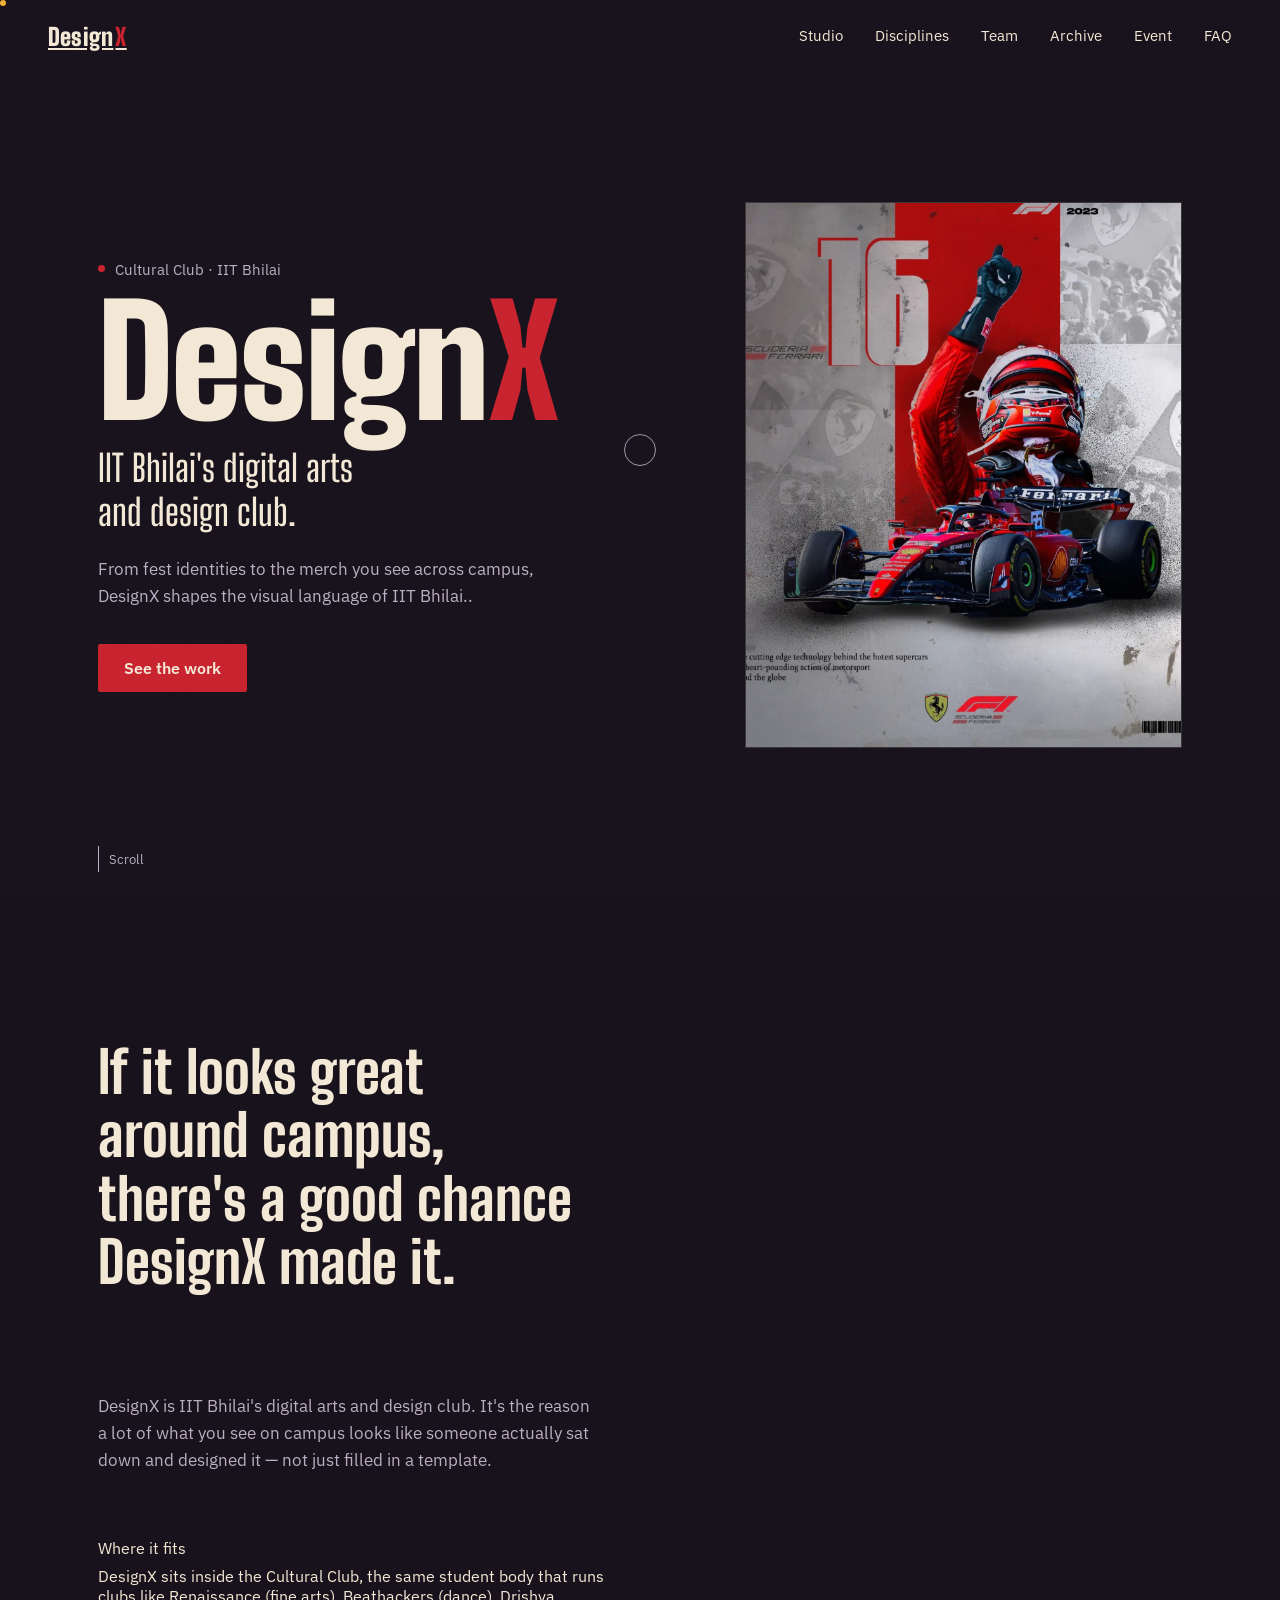
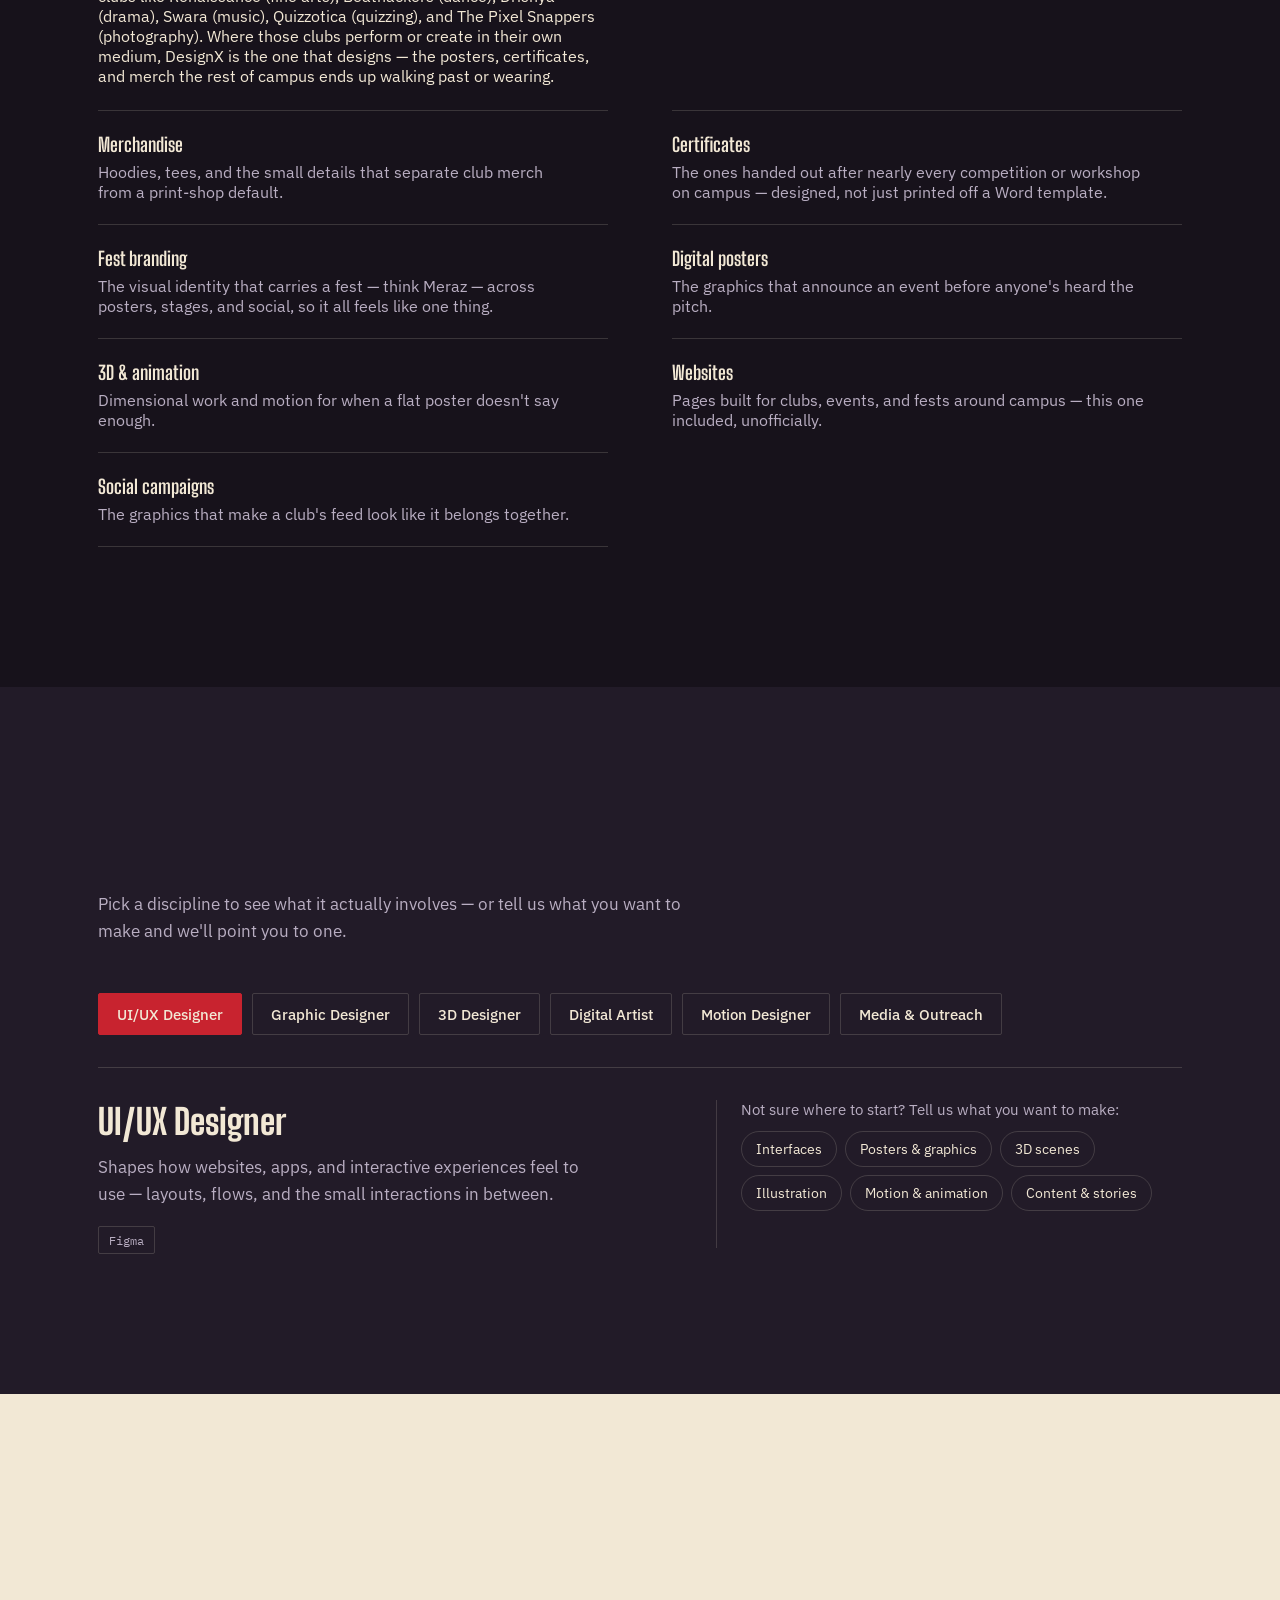
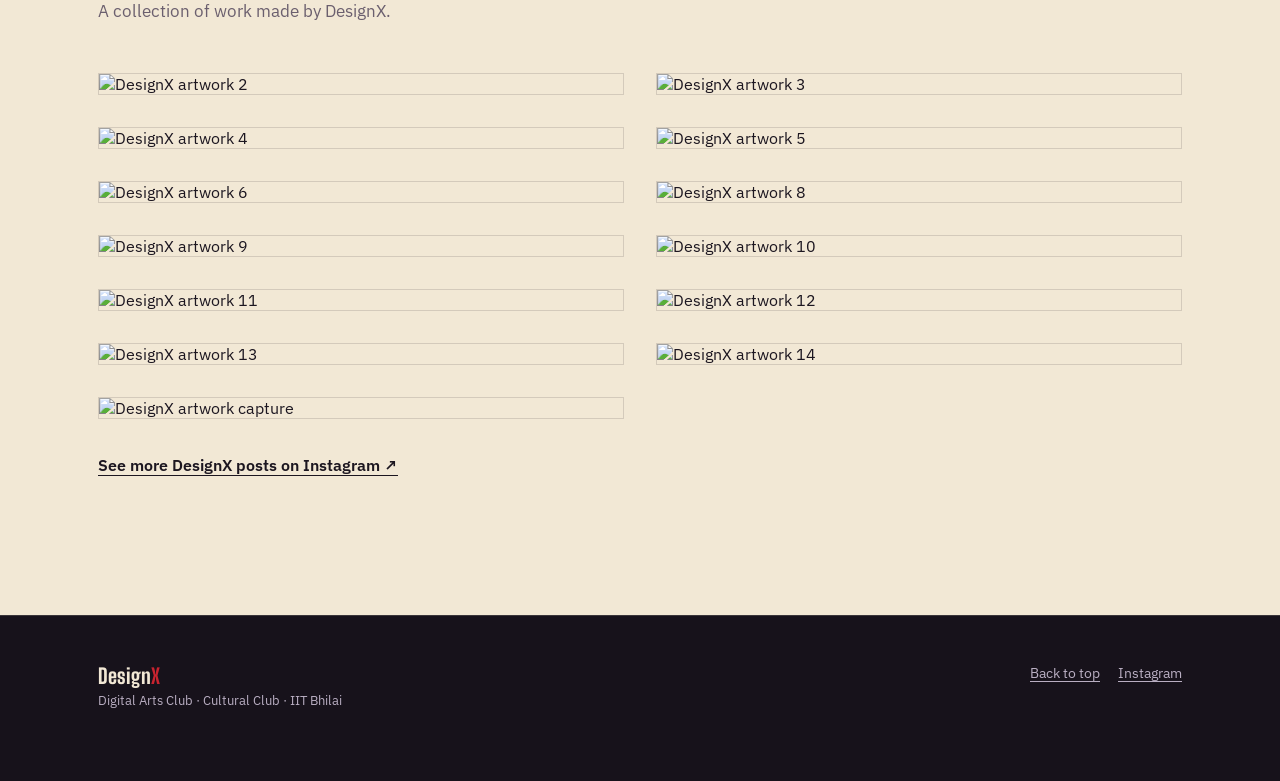
==== commit e189144a: "Solved the Vercel deployment error" ====
--- a/index.html
+++ b/index.html
@@ -203,6 +203,7 @@
 .btn-ghost:hover, .btn-ghost:focus-visible { border-color: var(--text-on-ink); background: rgba(242,232,213,0.06); }
 
 .hero-visual { display: flex; justify-content: center; }
+.hero-image { width: min(100%, 520px); aspect-ratio: 4 / 5; object-fit: cover; border: 1px solid var(--line-on-ink); }
 
 .scroll-cue { position: absolute; bottom: 28px; left: 24px; display: flex; align-items: center; gap: 10px; font-size: 0.8rem; color: var(--text-on-ink-dim); }
 @media (min-width: 860px) { .scroll-cue { left: 48px; } }
@@ -290,6 +291,12 @@
    ============================================================ */
 .ig-embed-wrap { display: flex; justify-content: center; width: 100%; }
 .ig-embed-wrap :global, .ig-embed-wrap blockquote.instagram-media { margin: 0 auto !important; max-width: 100% !important; }
+.artwork-grid { display: grid; grid-template-columns: 1fr; gap: 24px; }
+@media (min-width: 760px) { .artwork-grid { grid-template-columns: repeat(2, minmax(0, 1fr)); gap: 32px; } }
+.artwork-card { min-width: 0; }
+.artwork-image { width: 100%; height: auto; border: 1px solid var(--line-on-paper); }
+.artwork-more { margin-top: 36px; }
+.artwork-more a { color: var(--text-on-paper); font-weight: 600; text-underline-offset: 4px; }
 .ig-fallback {
   display: block; padding: 40px 24px; text-align: center;
   border: 1px dashed var(--line-on-ink); border-radius: 4px;
@@ -300,34 +307,6 @@
 /* ============================================================
    11. ARCHIVE
    ============================================================ */
-.filter-row { display: flex; flex-wrap: wrap; gap: 8px; margin-bottom: 36px; }
-.filter-chip {
-  padding: 8px 16px; border: 1px solid var(--line-on-paper); border-radius: 999px; font-size: 0.88rem;
-  color: var(--text-on-paper-dim);
-  transition: background-color .2s var(--ease), color .2s var(--ease), border-color .2s var(--ease), transform .3s var(--ease-spring);
-}
-.filter-chip[aria-pressed="true"] { background: var(--ink); border-color: var(--ink); color: var(--paper); }
-.filter-chip:hover { transform: translateY(-2px); }
-
-.frame-grid { display: grid; grid-template-columns: repeat(2, 1fr); gap: 16px; }
-@media (min-width: 640px) { .frame-grid { grid-template-columns: repeat(3, 1fr); } }
-@media (min-width: 1000px) { .frame-grid { grid-template-columns: repeat(4, 1fr); } }
-
-.frame {
-  border: 1.5px dashed var(--line-on-paper); border-radius: 2px; aspect-ratio: 3 / 4;
-  display: flex; flex-direction: column; justify-content: space-between; padding: 14px;
-  transition: opacity .25s var(--ease), border-color .25s var(--ease), transform .4s var(--ease-spring);
-}
-.frame:nth-child(3n+2) { aspect-ratio: 1 / 1; }
-.frame:nth-child(4n+3) { aspect-ratio: 4 / 5; }
-.frame:hover { border-color: var(--red); transform: translateY(-4px); }
-.frame[hidden] { display: none; }
-.frame .cat { font-family: var(--mono); font-size: 0.68rem; letter-spacing: 0.04em; color: var(--text-on-paper-dim); }
-.frame .msg { font-size: 0.85rem; color: var(--text-on-paper-dim); align-self: center; text-align: center; }
-.frame .plus { align-self: center; font-family: var(--display); font-size: 2rem; color: var(--line-on-paper); }
-
-.archive-note { margin-top: 40px; max-width: 60ch; font-size: 0.95rem; color: var(--text-on-paper-dim); border-left: 2px solid var(--red); padding-left: 16px; }
-
 /* ============================================================
    12. VORTEX / EVENT POSTER
    ============================================================ */
@@ -402,12 +381,12 @@
   <a href="#top" class="brand" aria-label="DesignX — back to top">Design<span class="x">X</span></a>
 
   <nav class="nav-desktop" aria-label="Primary">
-    <a href="#studio">Studio</a>
-    <a href="#disciplines">Disciplines</a>
-    <a href="#core-team">Team</a>
-    <a href="#archive">Archive</a>
-    <a href="#vortex">Event</a>
-    <a href="#faq">FAQ</a>
+    <a href="studio.html">Studio</a>
+    <a href="disciplines.html">Disciplines</a>
+    <a href="team.html">Team</a>
+    <a href="archive.html">Archive</a>
+    <a href="event.html">Event</a>
+    <a href="faq.html">FAQ</a>
   </nav>
 
   <button class="nav-toggle" id="navToggle" aria-expanded="false" aria-controls="navMobile" aria-label="Open menu">
@@ -417,12 +396,12 @@
 
 <nav class="nav-mobile" id="navMobile" aria-label="Mobile" hidden>
   <ul>
-    <li><a href="#studio">Studio</a></li>
-    <li><a href="#disciplines">Disciplines</a></li>
-    <li><a href="#core-team">Team</a></li>
-    <li><a href="#archive">Archive</a></li>
-    <li><a href="#vortex">Event</a></li>
-    <li><a href="#faq">FAQ</a></li>
+    <li><a href="studio.html">Studio</a></li>
+    <li><a href="disciplines.html">Disciplines</a></li>
+    <li><a href="team.html">Team</a></li>
+    <li><a href="archive.html">Archive</a></li>
+    <li><a href="event.html">Event</a></li>
+    <li><a href="faq.html">FAQ</a></li>
   </ul>
 </nav>
 
@@ -446,16 +425,11 @@
         <p class="hero-sub">From fest identities to the merch you see across campus, DesignX shapes the visual language of IIT Bhilai..</p>
         <div class="hero-actions">
           <a class="btn btn-primary" data-magnetic href="#archive">See the work</a>
-          <a class="btn btn-ghost" data-magnetic href="#core-team">Meet the team</a>
         </div>
       </div>
 
       <div class="hero-visual">
-        <div class="ig-embed-wrap mask-reveal" data-reveal>
-          <blockquote class="instagram-media" data-instgrm-permalink="https://www.instagram.com/designx_iitbhilai/reel/DNFT90HN7-C/" data-instgrm-version="14">
-            <a class="ig-fallback" href="https://www.instagram.com/designx_iitbhilai/reel/DNFT90HN7-C/" target="_blank" rel="noopener">View this reel on Instagram</a>
-          </blockquote>
-        </div>
+        <img class="hero-image" src="Frontpage.PNG" alt="DesignX front page artwork" data-reveal>
       </div>
     </div>
 
@@ -576,127 +550,30 @@
     </div>
   </section>
 
-  <!-- =================== CORE TEAM =================== -->
-  <section class="section section-ink" id="core-team">
-    <div class="wrap">
-      <div class="section-head" data-reveal>
-        <h2 class="section-title mask-reveal">The people behind the work</h2>
-        <p class="section-note">Pulled directly from DesignX's own Instagram post — not curated, cropped, or labeled by this project, so nothing here is guessed at.</p>
-      </div>
-
-      <div class="ig-embed-wrap mask-reveal" data-reveal>
-        <blockquote class="instagram-media" data-instgrm-permalink="https://www.instagram.com/p/DZRvDwSksNy/" data-instgrm-version="14">
-          <a class="ig-fallback" href="https://www.instagram.com/p/DZRvDwSksNy/" target="_blank" rel="noopener">View this post on Instagram</a>
-        </blockquote>
-      </div>
-
-      <p class="cite">It's a carousel — swipe through the embed above to see everyone in it, or <a href="https://www.instagram.com/p/DZRvDwSksNy/" target="_blank" rel="noopener">open the original post</a>.</p>
-    </div>
-  </section>
-
-  <!-- =================== ARCHIVE =================== -->
+  <!-- =================== ARTWORKS =================== -->
   <section class="section section-paper" id="archive">
     <div class="wrap">
       <div class="section-head" data-reveal>
-        <h2 class="section-title mask-reveal">The archive</h2>
-        <p class="section-note">Our Artworks <br> A collection of artwork created by the talented minds of DesignX.<br>
-From digital art and illustrations to posters, 3D and creative experiments — this is where our ideas come to life.
-</p>
-      </div>
-
-      <div class="filter-row" role="group" aria-label="Filter archive by category" id="filterRow" data-reveal>
-        <button class="filter-chip" aria-pressed="true" data-filter="all">All</button>
-        <button class="filter-chip" aria-pressed="false" data-filter="graphic">Graphic</button>
-        <button class="filter-chip" aria-pressed="false" data-filter="uiux">UI/UX</button>
-        <button class="filter-chip" aria-pressed="false" data-filter="3d">3D</button>
-        <button class="filter-chip" aria-pressed="false" data-filter="digitalart">Digital Art</button>
-        <button class="filter-chip" aria-pressed="false" data-filter="motion">Motion</button>
-        <button class="filter-chip" aria-pressed="false" data-filter="media">Media</button>
-        <button class="filter-chip" aria-pressed="false" data-filter="events">Events</button>
-      </div>
-
-      <div class="frame-grid" id="frameGrid" data-reveal></div>
-    </div>
-  </section>
-
-  <!-- =================== VORTEX EVENT =================== -->
-  <section class="section section-ink" id="vortex">
-    <div class="wrap">
-      <div class="section-head" data-reveal>
-        <h2 class="section-title mask-reveal">Something DesignX has actually run</h2>
-      </div>
-
-      <div class="poster" data-reveal data-tilt>
-        <p class="poster-eyebrow">DesignX × SAAZ</p>
-        <h3 class="poster-title">VORTEX</h3>
-        <p class="poster-sub">An online design challenge.</p>
-        <p class="poster-desc">Run jointly with SAAZ, VORTEX is DesignX's design challenge. Details on future runs — dates, format, how to enter — will show up here once they're announced; nothing is invented in the meantime.</p>
-        <div class="poster-band" aria-hidden="true" id="posterBand"></div>
-      </div>
-      <p class="cite" style="margin-top:16px;">That's genuinely everything confirmable from public material right now — no invented dates, prizes, or past editions.</p>
-    </div>
-  </section>
-
-  <!-- =================== TOOLKIT =================== -->
-  <section class="section section-ink-2">
-    <div class="wrap">
-      <div class="section-head" data-reveal>
-        <h2 class="section-title mask-reveal">Tools you might pick up</h2>
-        <p class="section-note">Nobody expects you to walk in knowing all of these. Most people learn the one their discipline actually needs.</p>
-      </div>
-
-      <div class="tool-wall" data-reveal>
-        <div class="tool-chip" tabindex="0" data-tilt>Photoshop<span class="note">Photo editing and raster graphics.</span></div>
-        <div class="tool-chip" tabindex="0" data-tilt>Illustrator<span class="note">Vector work — posters, logos, print-ready art.</span></div>
-        <div class="tool-chip" tabindex="0" data-tilt>Figma<span class="note">Interface design and prototyping.</span></div>
-        <div class="tool-chip" tabindex="0" data-tilt>Blender<span class="note">3D modeling and animation.</span></div>
-      </div>
-    </div>
-  </section>
-
-  <!-- =================== FAQ =================== -->
-  <section class="section section-paper" id="faq">
-    <div class="wrap">
-      <div class="section-head" data-reveal>
-        <h2 class="section-title mask-reveal">Things every first-year asks</h2>
-        <p class="section-note">Answered straight, including the parts we couldn't confirm.</p>
-      </div>
-
-      <div class="work-grid" data-reveal>
-        <div class="work-row">
-          <h3 class="label">Is DesignX an official IIT Bhilai club?</h3>
-          <p class="desc">Yes. It's registered under the Cultural Club, the same body that runs the fine arts, dance, drama, music, quizzing, and photography clubs.</p>
-        </div>
-        <div class="work-row">
-          <h3 class="label">How long has it been around?</h3>
-          <p class="desc">Not long — DesignX describes itself as a newly formed club. In practice that means less fixed tradition and more room for a first-year to actually shape it.</p>
-        </div>
-        <div class="work-row">
-          <h3 class="label">Do I need to already know Photoshop, Figma, or Blender?</h3>
-          <p class="desc">Nothing in DesignX's own description says so — it frames itself as being as much about learning design as making it.</p>
-        </div>
-        <div class="work-row">
-          <h3 class="label">Where can I see real DesignX work right now?</h3>
-          <p class="desc">Right on this page — the reel up top and the team post above are both pulled live from their real Instagram. For everything else, DesignX is linked at the very bottom.</p>
-        </div>
-        <div class="work-row">
-          <h3 class="label">Who do I actually talk to?</h3>
-          <p class="desc">IIT Bhilai's Cultural Club page lists Sai Surya Talla as DesignX's coordinator. Club roles usually rotate each year, so their Instagram is the more current source if this page has aged by the time you're reading it.</p>
-        </div>
-        <div class="work-row">
-          <h3 class="label">What's SAAZ, the co-host of VORTEX?</h3>
-          <p class="desc">Genuinely unclear from public material — we didn't find enough to describe it accurately, so we're not guessing. Worth asking a senior directly.</p>
-        </div>
-      </div>
-    </div>
-  </section>
-
-  <!-- =================== FOLLOW CTA =================== -->
-  <section class="section section-ink follow-cta" id="follow">
-    <div class="wrap">
-      <h2 class="section-title mask-reveal" data-reveal>More from DesignX lives on Instagram.</h2>
-      <p class="section-note" data-reveal>Every real poster, certificate design, and behind-the-scenes shot gets posted there first — this page only borrows two of them.</p>
-      <a class="btn btn-primary" data-magnetic href="https://www.instagram.com/designx_iitbhilai/" target="_blank" rel="noopener">Follow @designx_iitbhilai</a>
+        <h2 class="section-title mask-reveal">Artworks</h2>
+        <p class="section-note">A collection of work made by DesignX.</p>
+      </div>
+
+      <div class="artwork-grid">
+        <div class="artwork-card"><img class="artwork-image" src="images/Artworks/2.PNG" alt="DesignX artwork 2"></div>
+        <div class="artwork-card"><img class="artwork-image" src="images/Artworks/3.PNG" alt="DesignX artwork 3"></div>
+        <div class="artwork-card"><img class="artwork-image" src="images/Artworks/4.PNG" alt="DesignX artwork 4"></div>
+        <div class="artwork-card"><img class="artwork-image" src="images/Artworks/5.PNG" alt="DesignX artwork 5"></div>
+        <div class="artwork-card"><img class="artwork-image" src="images/Artworks/6.PNG" alt="DesignX artwork 6"></div>
+        <div class="artwork-card"><img class="artwork-image" src="images/Artworks/8.PNG" alt="DesignX artwork 8"></div>
+        <div class="artwork-card"><img class="artwork-image" src="images/Artworks/9.PNG" alt="DesignX artwork 9"></div>
+        <div class="artwork-card"><img class="artwork-image" src="images/Artworks/10.PNG" alt="DesignX artwork 10"></div>
+        <div class="artwork-card"><img class="artwork-image" src="images/Artworks/11.PNG" alt="DesignX artwork 11"></div>
+        <div class="artwork-card"><img class="artwork-image" src="images/Artworks/12.PNG" alt="DesignX artwork 12"></div>
+        <div class="artwork-card"><img class="artwork-image" src="images/Artworks/13.PNG" alt="DesignX artwork 13"></div>
+        <div class="artwork-card"><img class="artwork-image" src="images/Artworks/14.PNG" alt="DesignX artwork 14"></div>
+        <div class="artwork-card"><img class="artwork-image" src="images/Artworks/Capture.PNG" alt="DesignX artwork capture"></div>
+      </div>
+      <p class="artwork-more"><a href="https://www.instagram.com/designx_iitbhilai/" target="_blank" rel="noopener">See more DesignX posts on Instagram ↗</a></p>
     </div>
   </section>
 
@@ -831,42 +708,6 @@
       selectTab(targetTab);
       quizResult.textContent = "That's probably " + targetTab.textContent + ". Have a look on the left.";
       document.getElementById("disciplines").scrollIntoView({ behavior: reduceMotion ? "auto" : "smooth", block: "start" });
-    });
-  });
-
-  /* ---------- archive frames (generated, no fabricated content) ---------- */
-  var categories = [
-    { key: "graphic", label: "Graphic" },
-    { key: "uiux", label: "UI/UX" },
-    { key: "3d", label: "3D" },
-    { key: "digitalart", label: "Digital Art" },
-    { key: "motion", label: "Motion" },
-    { key: "media", label: "Media" },
-    { key: "events", label: "Events" },
-    { key: "graphic", label: "Graphic" }
-  ];
-  var frameGrid = document.getElementById("frameGrid");
-  categories.forEach(function (cat) {
-    var frame = document.createElement("div");
-    frame.className = "frame";
-    frame.setAttribute("data-category", cat.key);
-    frame.innerHTML =
-      '<span class="cat">' + cat.label.toUpperCase() + '</span>' +
-      '<span class="plus" aria-hidden="true">+</span>' +
-      '<span class="msg">Add ' + cat.label.toLowerCase() + ' work here</span>';
-    frameGrid.appendChild(frame);
-  });
-  var filterChips = document.querySelectorAll(".filter-chip");
-  var frames = function () { return document.querySelectorAll("#frameGrid .frame"); };
-  filterChips.forEach(function (chip) {
-    chip.addEventListener("click", function () {
-      filterChips.forEach(function (c) { c.setAttribute("aria-pressed", "false"); });
-      chip.setAttribute("aria-pressed", "true");
-      var filter = chip.getAttribute("data-filter");
-      frames().forEach(function (f) {
-        var show = filter === "all" || f.getAttribute("data-category") === filter;
-        f.hidden = !show;
-      });
     });
   });
 
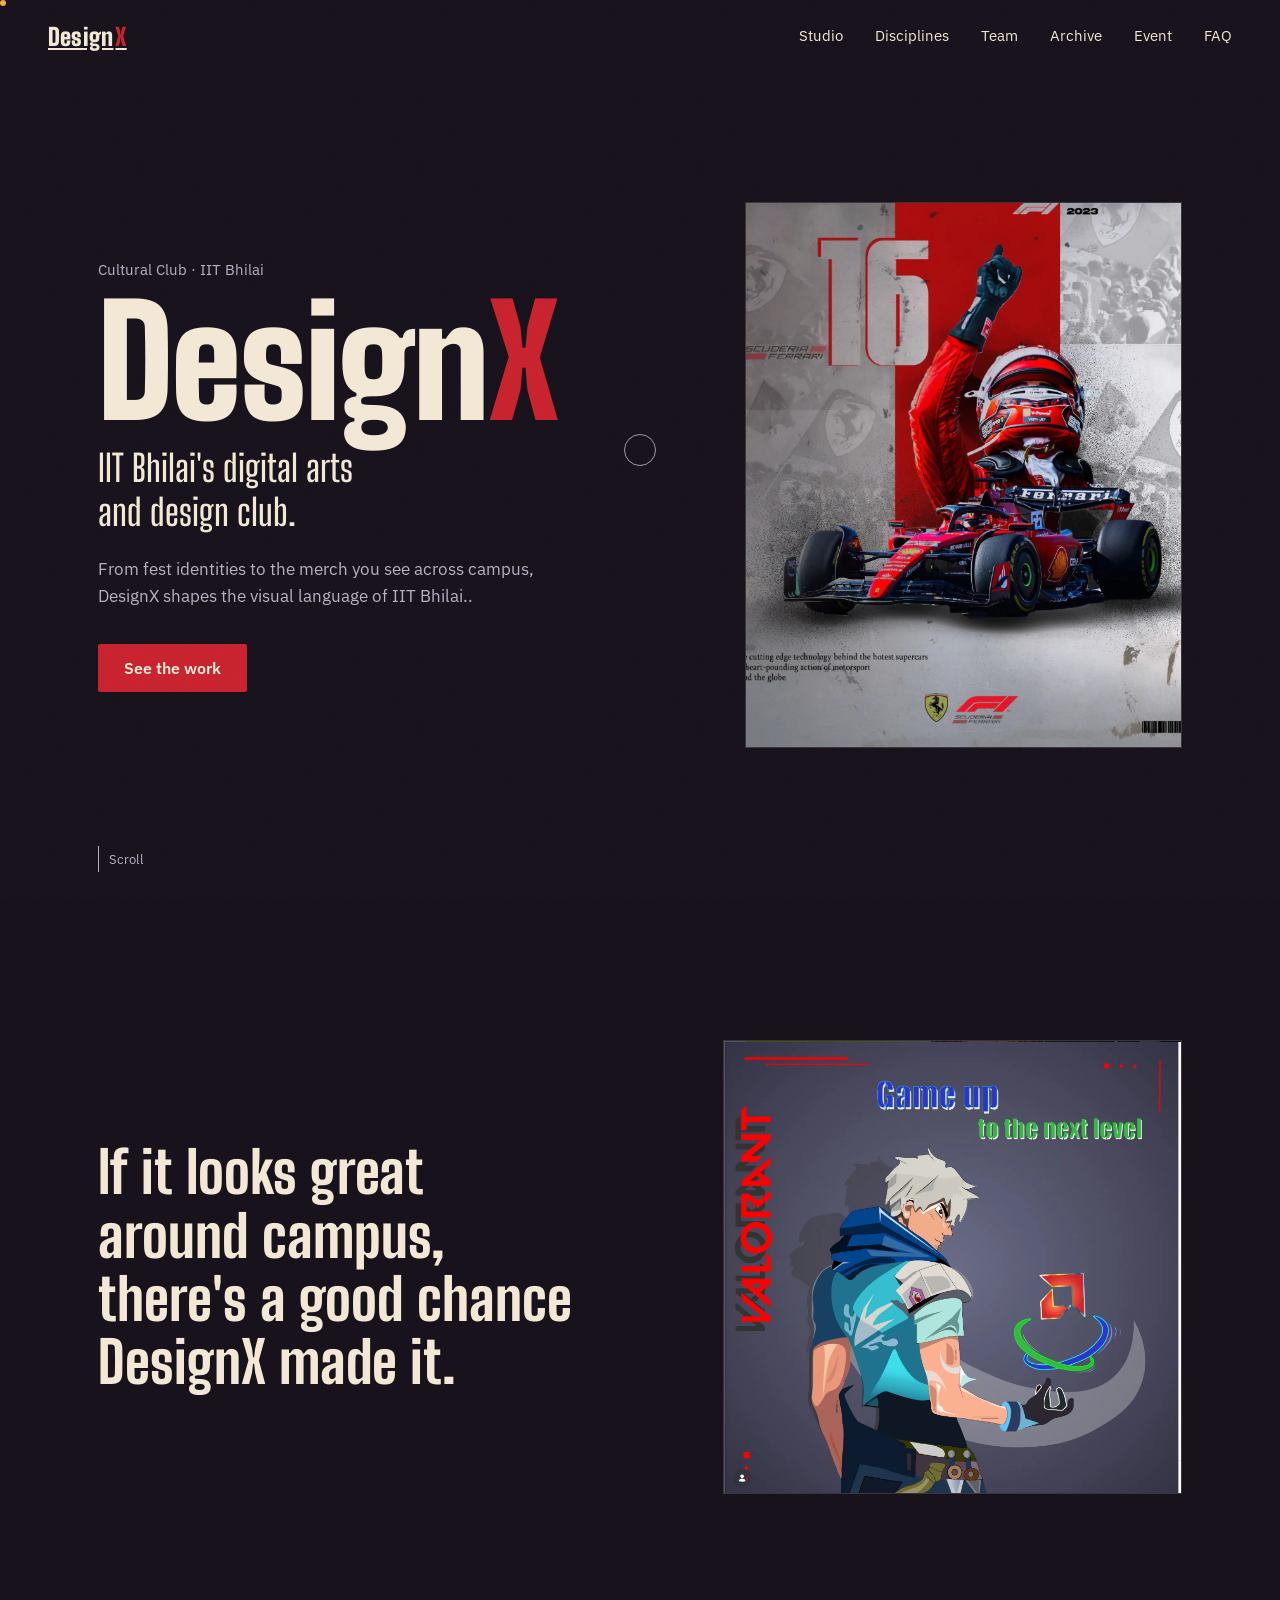
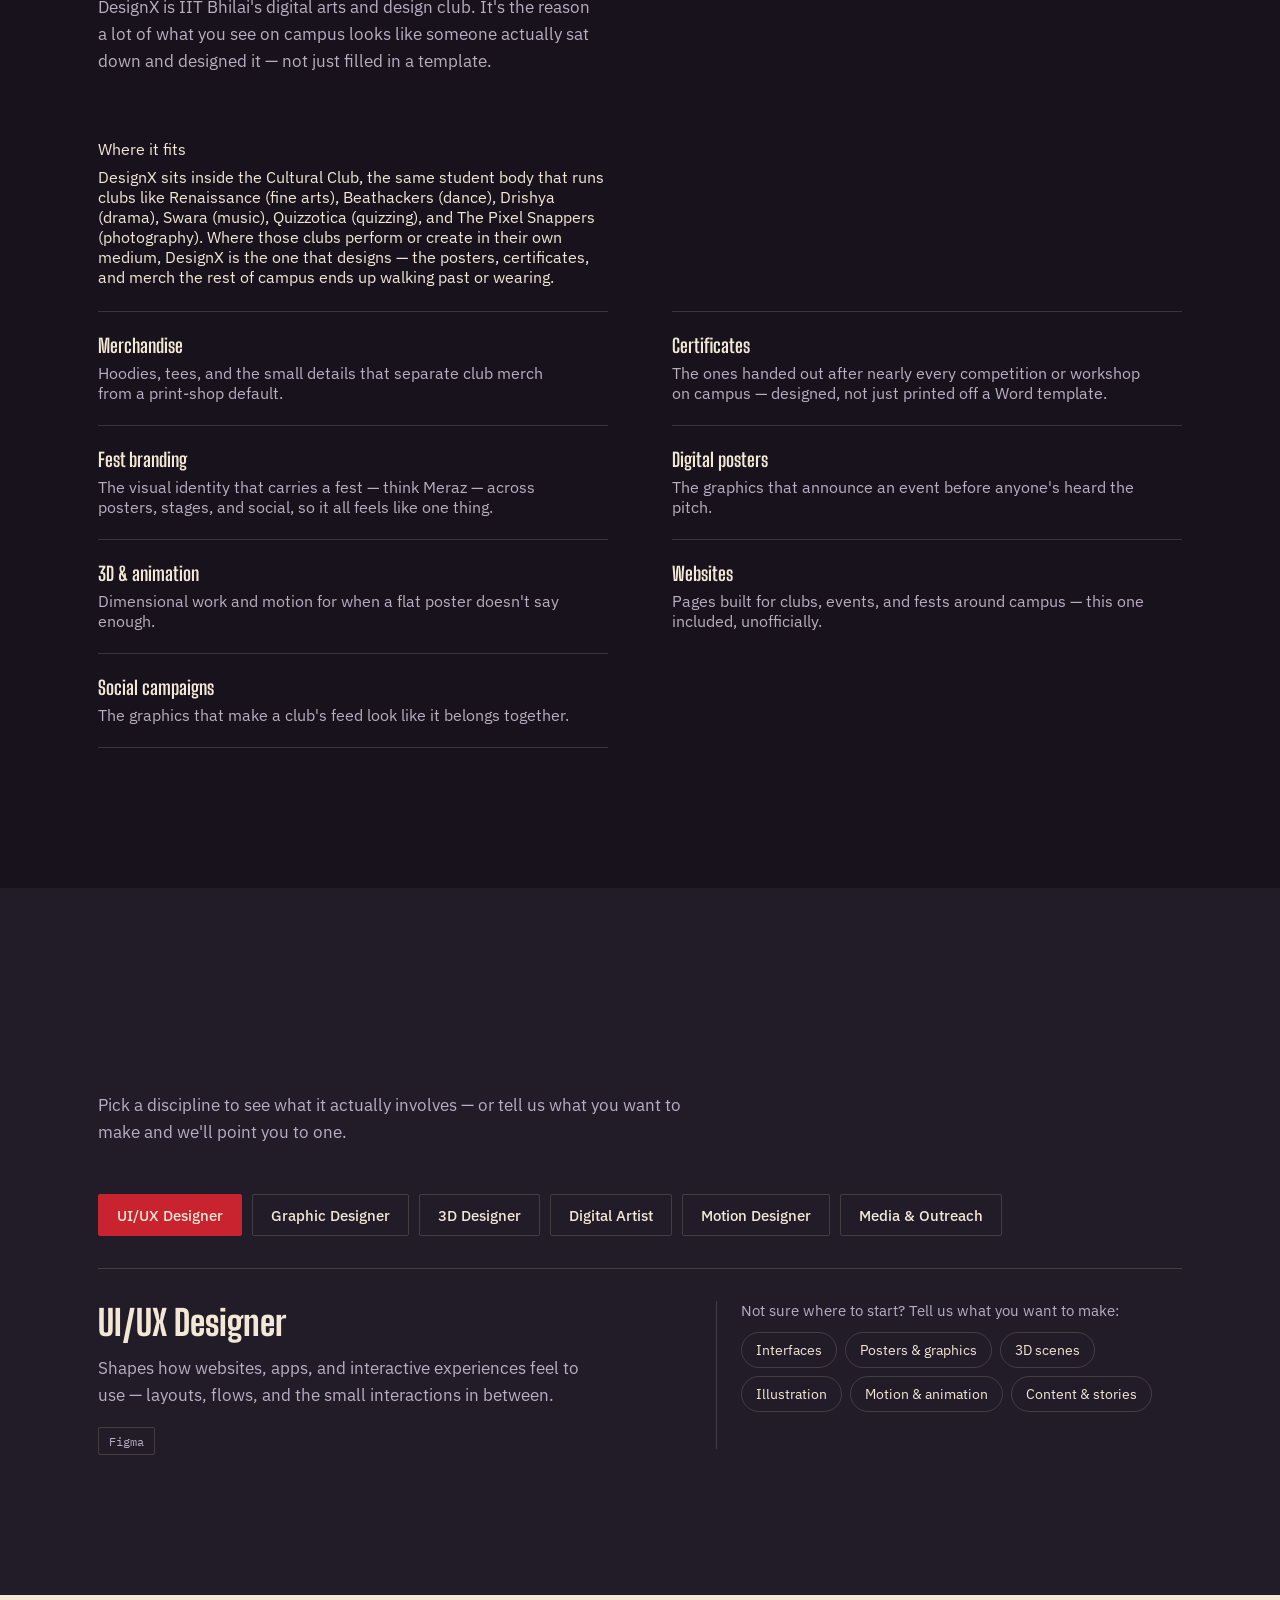
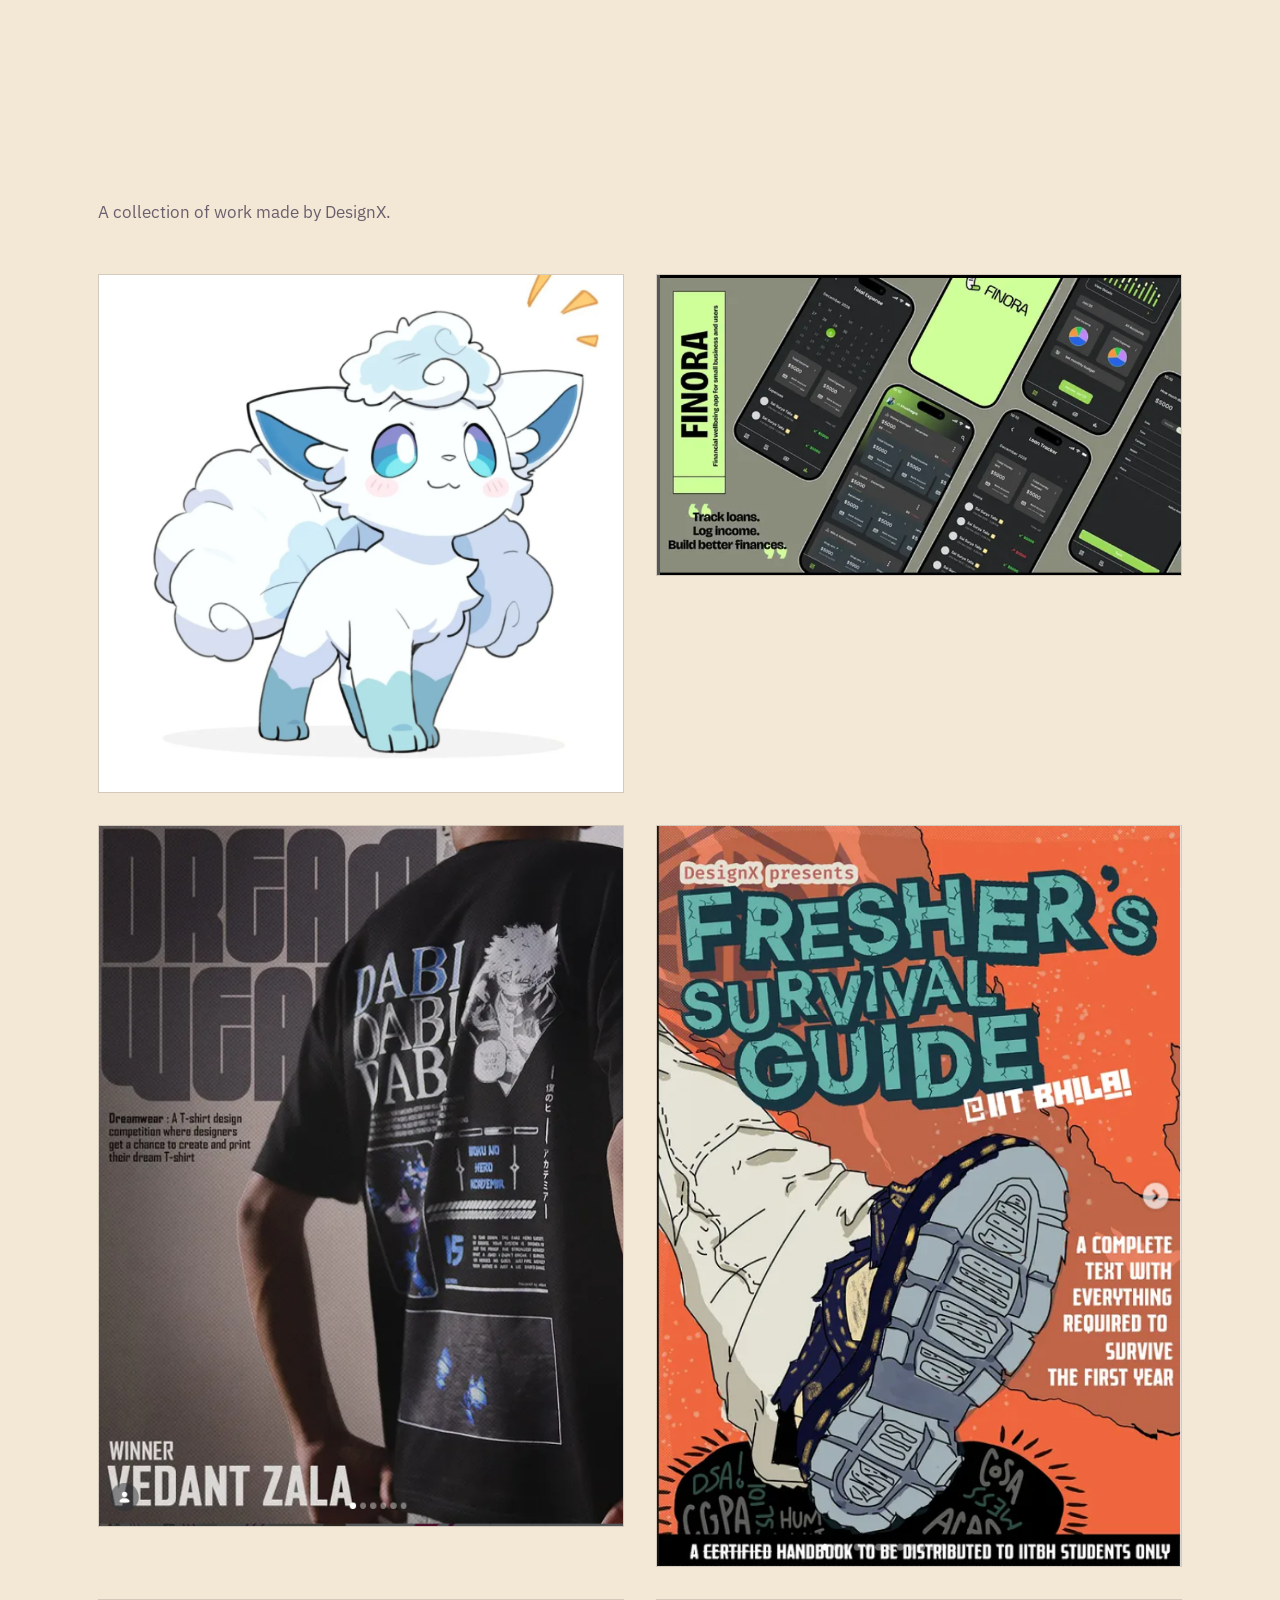
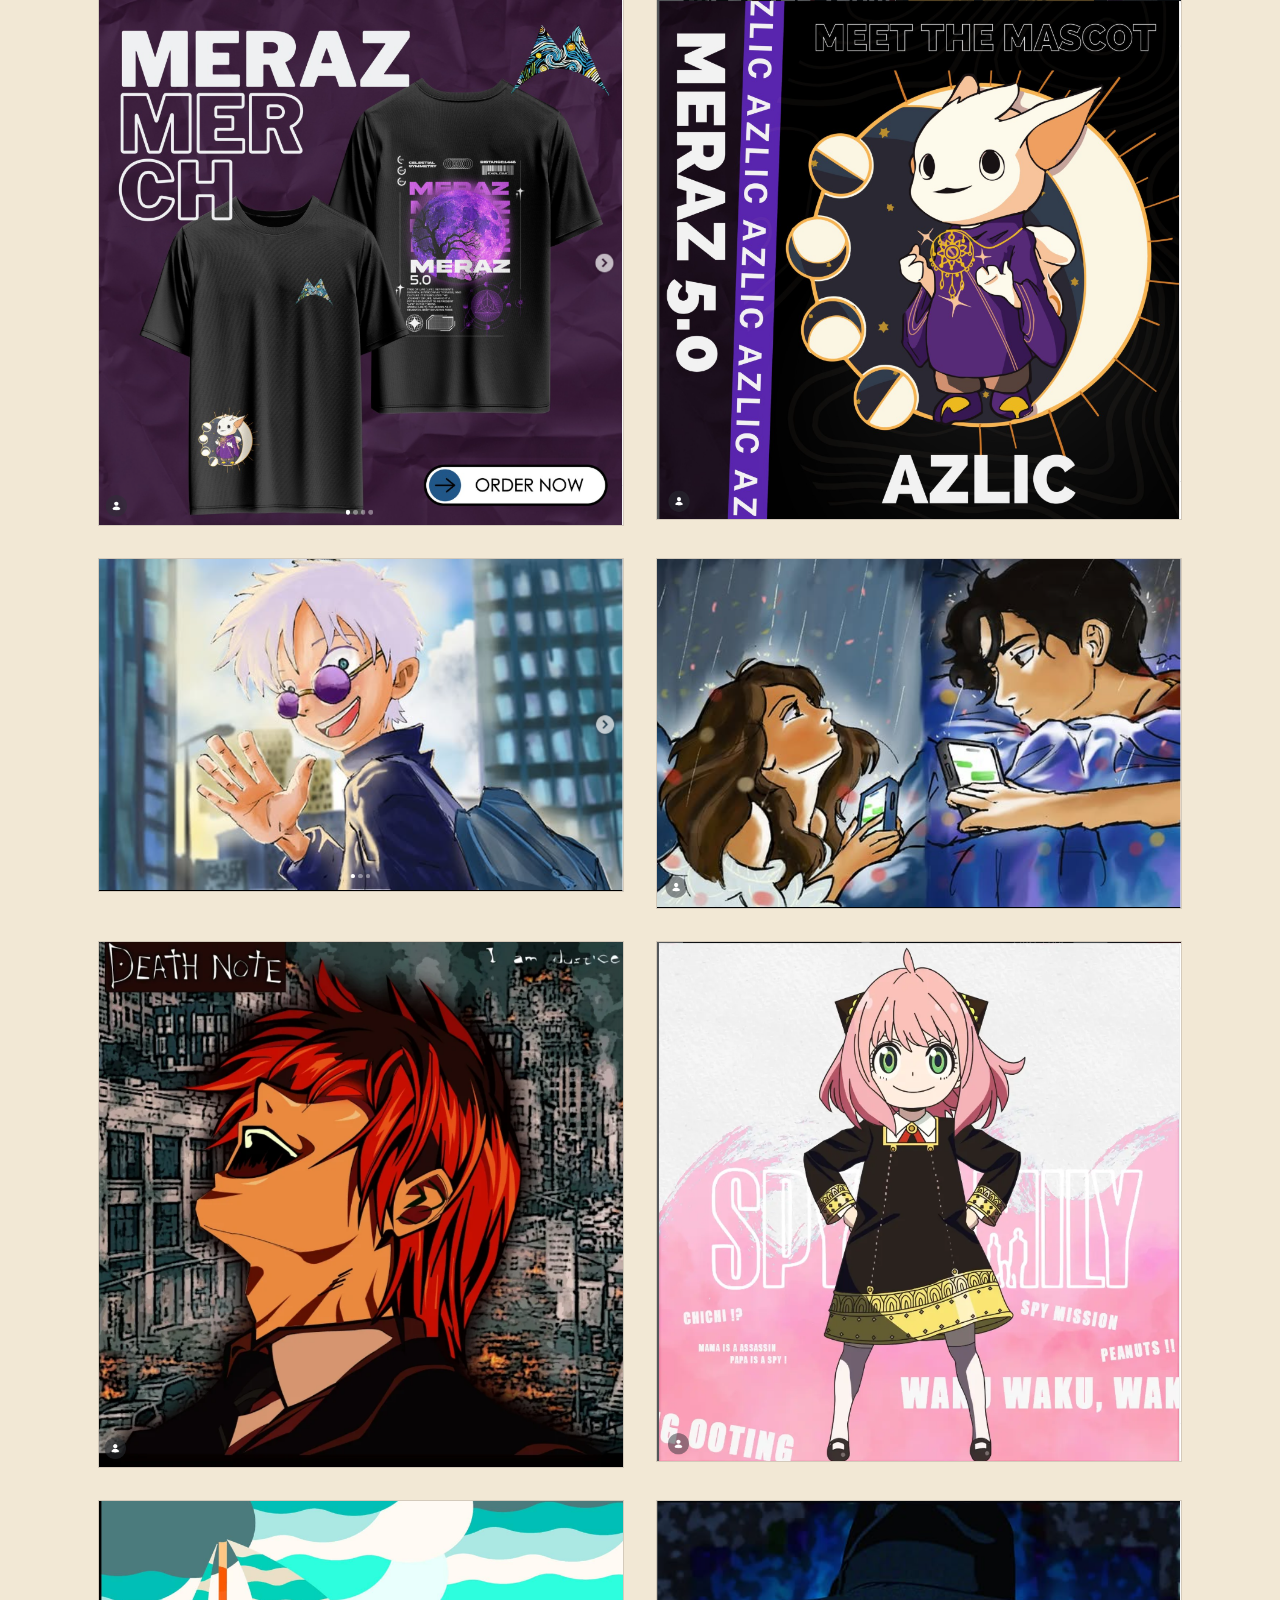
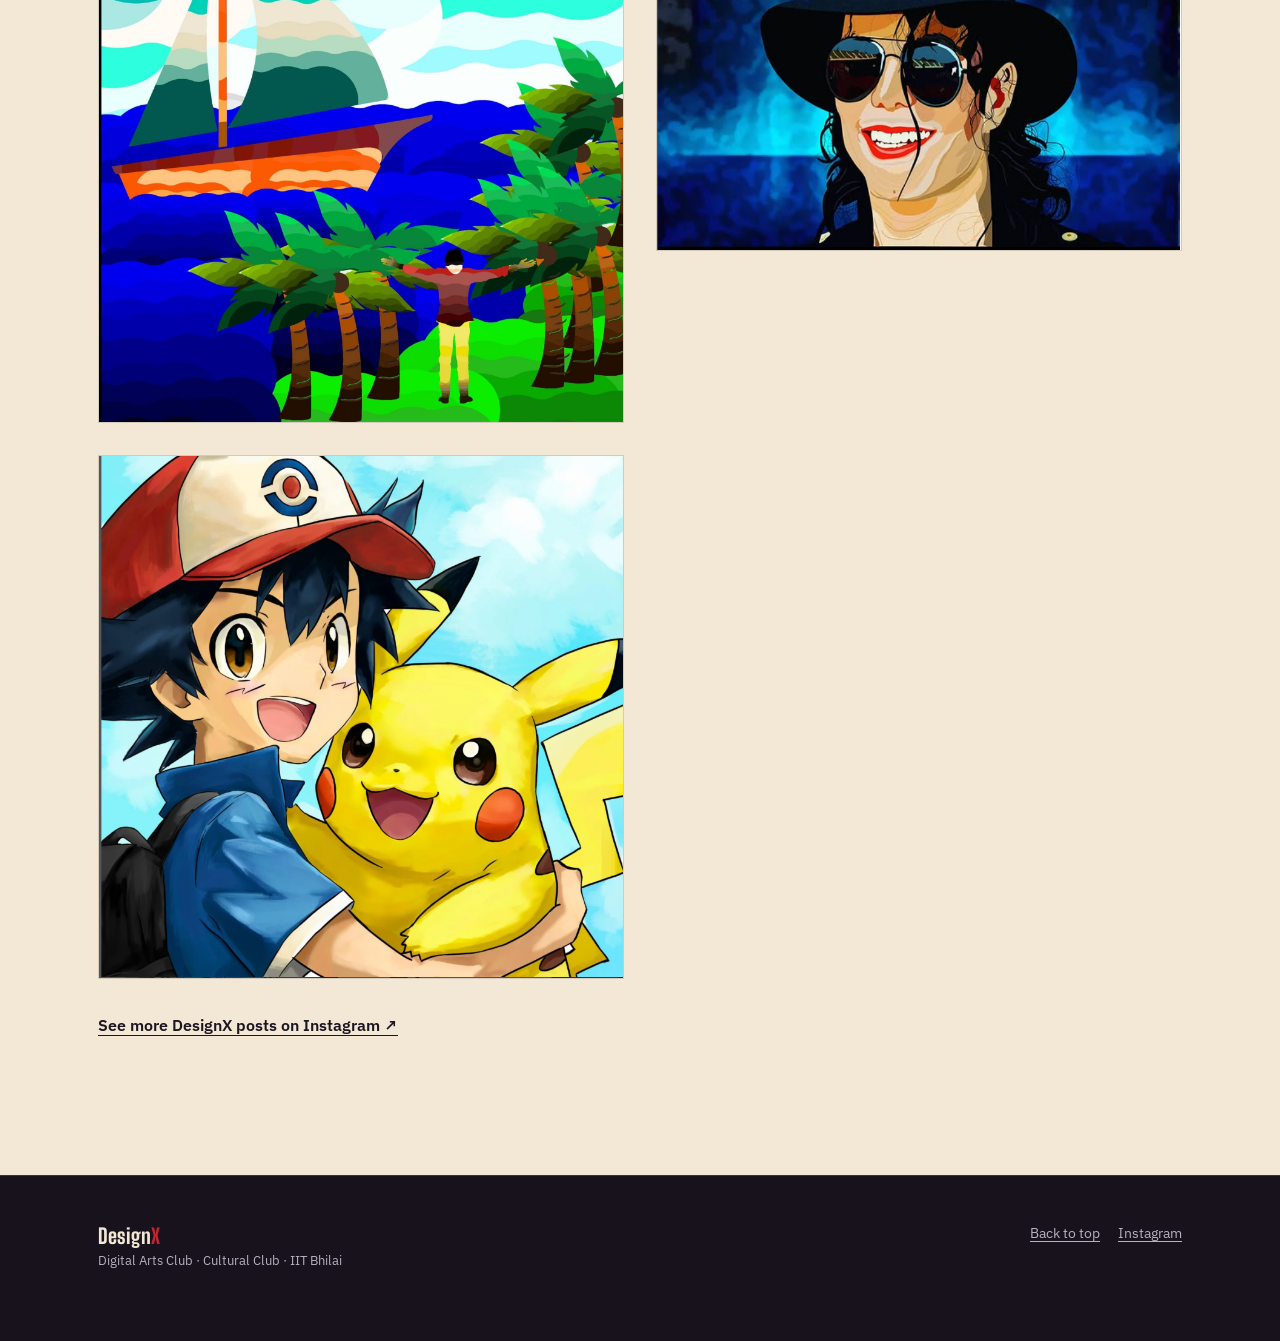
==== commit 1ca96d51: "Improve the UI of the website" ====
--- a/index.html
+++ b/index.html
@@ -251,6 +251,9 @@
 
 .work-grid { margin-top: 64px; display: grid; gap: 0; grid-template-columns: 1fr; }
 @media (min-width: 860px) { .work-grid { grid-template-columns: 1fr 1fr; column-gap: 64px; } }
+.statement-grid { display: grid; grid-template-columns: 1fr; gap: 32px; align-items: center; }
+@media (min-width: 860px) { .statement-grid { grid-template-columns: 1.1fr .9fr; gap: 64px; } }
+.section-image { display: block; width: 100%; height: auto; border: 1px solid var(--line-on-ink); }
 
 .work-row { padding-block: 22px; border-top: 1px solid var(--line-on-ink); display: grid; grid-template-columns: 1fr; gap: 6px; }
 .work-row:last-child { border-bottom: 1px solid var(--line-on-ink); }
@@ -439,6 +442,7 @@
   <!-- =================== WHAT DESIGNX DOES =================== -->
   <section class="section section-ink" id="studio">
     <div class="wrap">
+      <div class="statement-grid">
       <h2 class="statement" data-kinetic>
         <span class="word" style="--i:0">If</span>
         <span class="word" style="--i:1">it</span>
@@ -454,6 +458,8 @@
         <span class="word" style="--i:11">made</span>
         <span class="word" style="--i:12">it.</span>
       </h2>
+      <img class="section-image" src="next.PNG" alt="DesignX creative work" data-reveal>
+      </div>
 
       <div class="work-grid">
         <div>
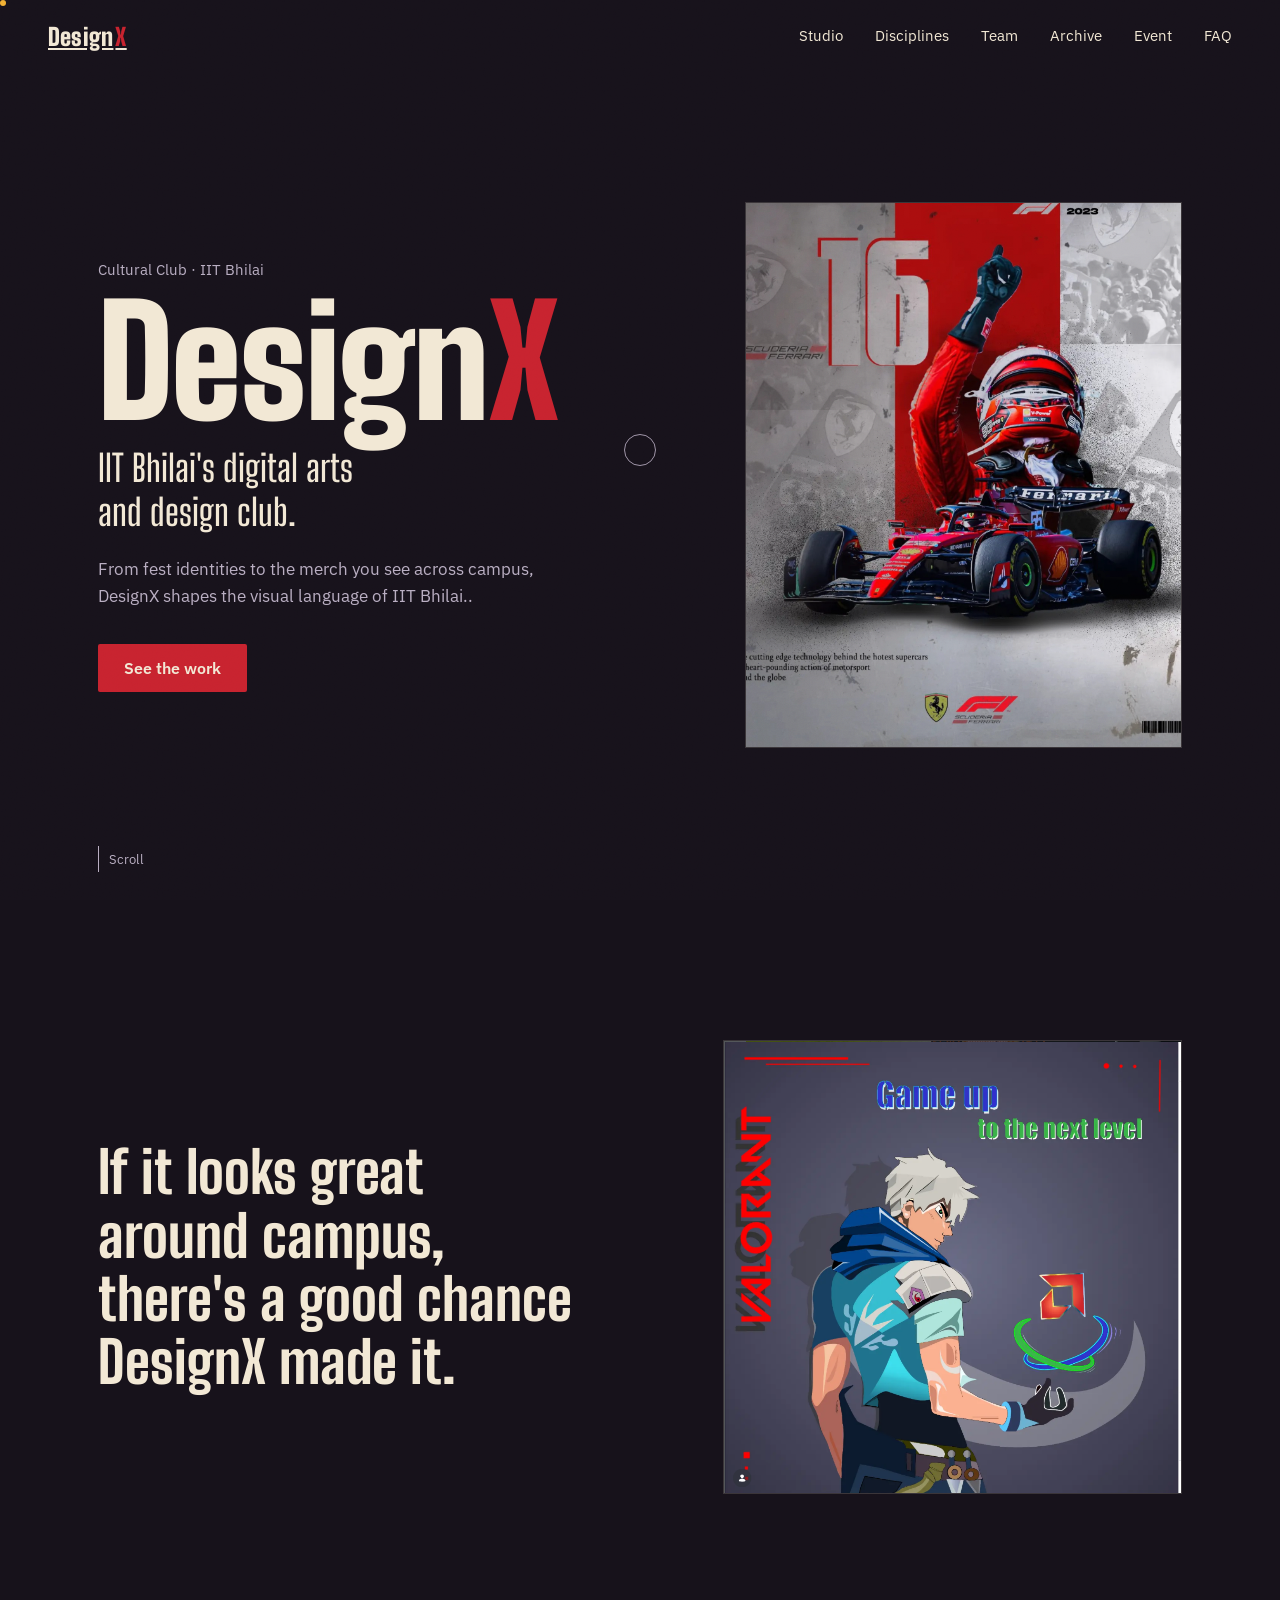
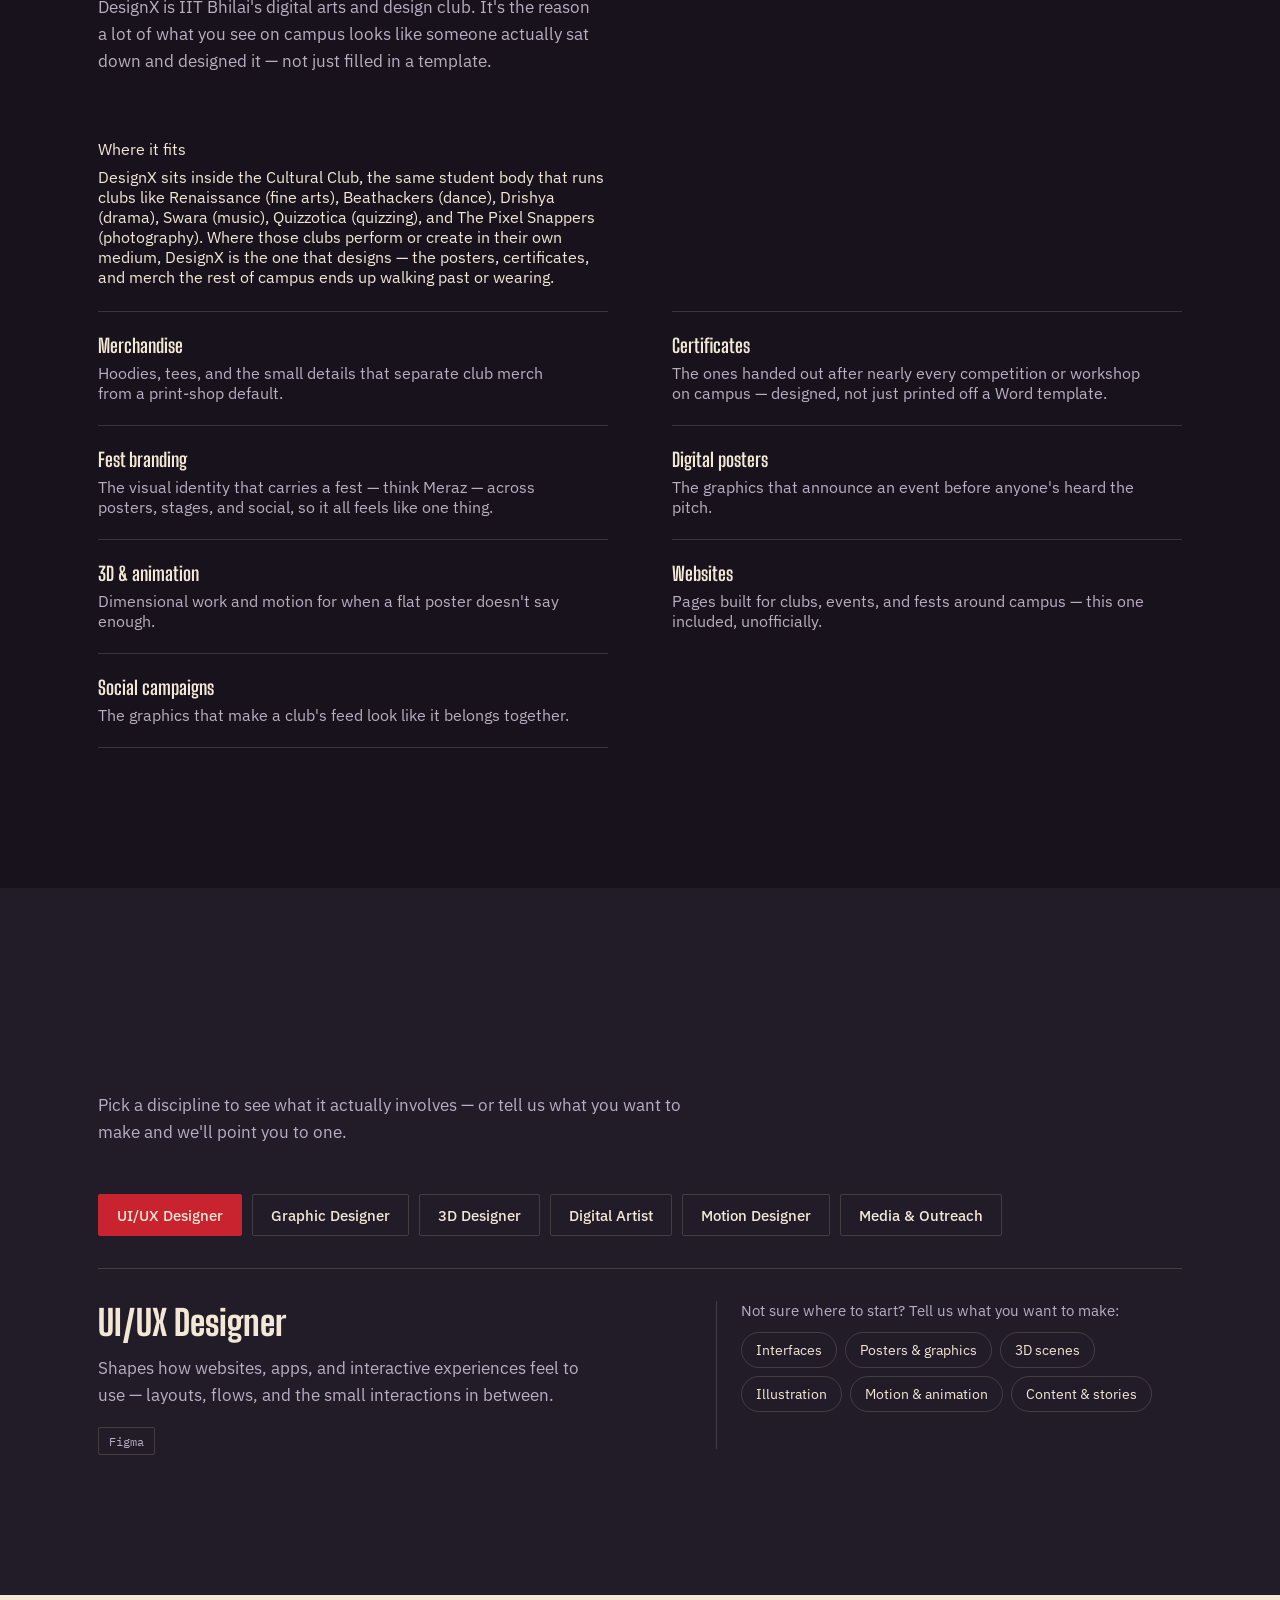
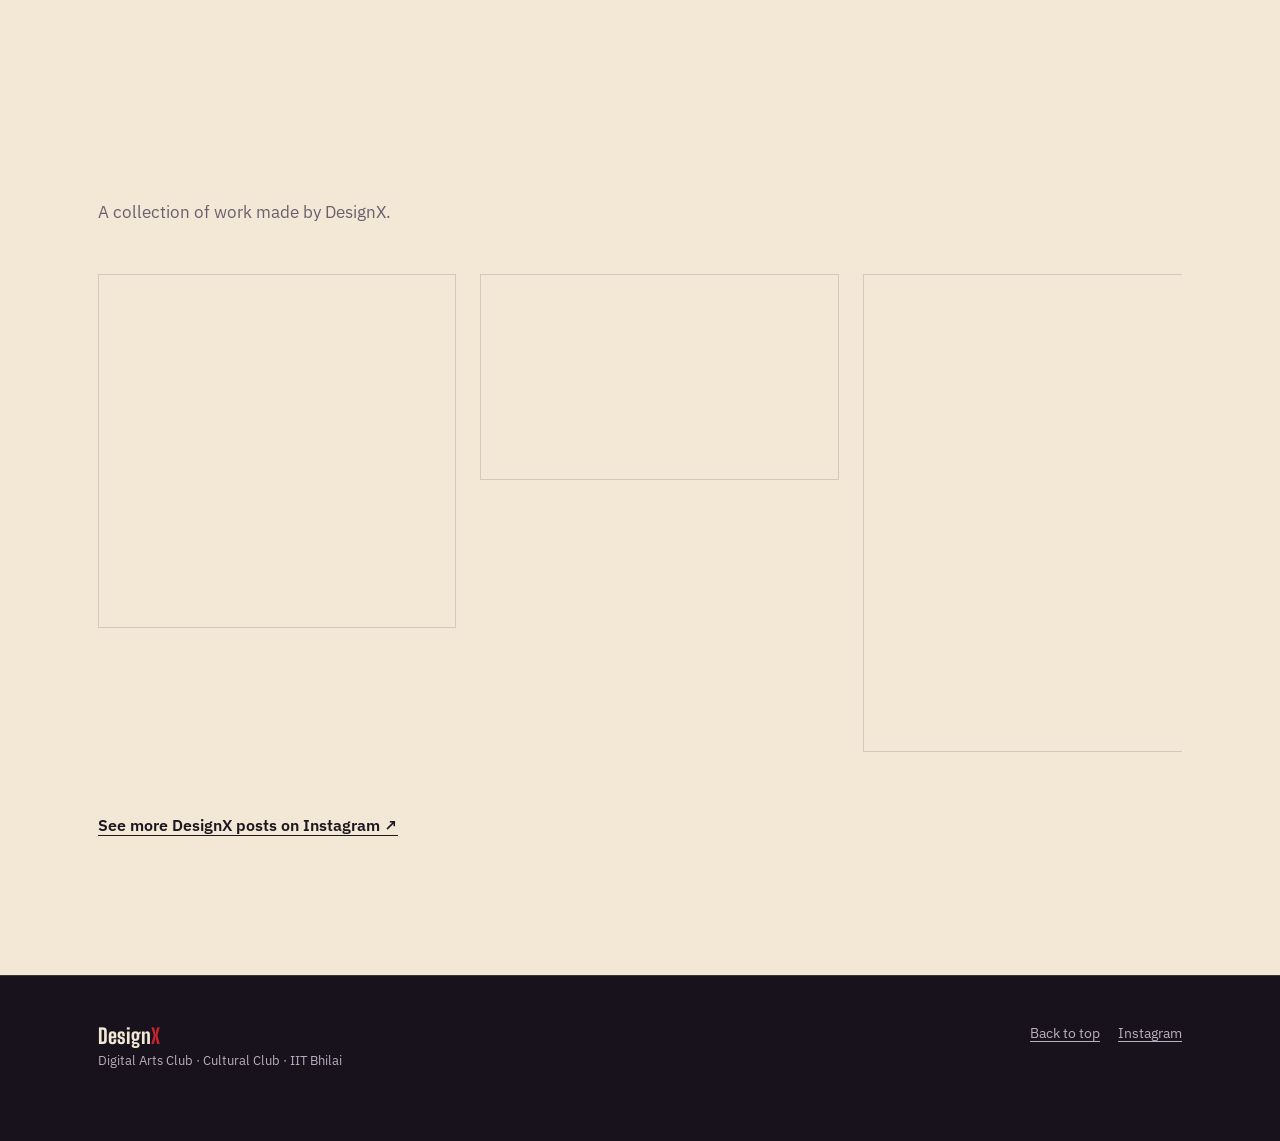
==== commit e479e1d2: "Add files via upload" ====
--- a/index.html
+++ b/index.html
@@ -373,6 +373,7 @@
 }
 .toast.is-shown { opacity: 1; transform: translate(-50%, 0); }
 </style>
+<link rel="stylesheet" href="enhancements.css">
 </head>
 <body>
 
@@ -564,7 +565,8 @@
         <p class="section-note">A collection of work made by DesignX.</p>
       </div>
 
-      <div class="artwork-grid">
+      <div class="horizontal-viewport">
+      <div class="artwork-grid" data-horizontal-gallery>
         <div class="artwork-card"><img class="artwork-image" src="images/Artworks/2.PNG" alt="DesignX artwork 2"></div>
         <div class="artwork-card"><img class="artwork-image" src="images/Artworks/3.PNG" alt="DesignX artwork 3"></div>
         <div class="artwork-card"><img class="artwork-image" src="images/Artworks/4.PNG" alt="DesignX artwork 4"></div>
@@ -578,6 +580,7 @@
         <div class="artwork-card"><img class="artwork-image" src="images/Artworks/13.PNG" alt="DesignX artwork 13"></div>
         <div class="artwork-card"><img class="artwork-image" src="images/Artworks/14.PNG" alt="DesignX artwork 14"></div>
         <div class="artwork-card"><img class="artwork-image" src="images/Artworks/Capture.PNG" alt="DesignX artwork capture"></div>
+      </div>
       </div>
       <p class="artwork-more"><a href="https://www.instagram.com/designx_iitbhilai/" target="_blank" rel="noopener">See more DesignX posts on Instagram ↗</a></p>
     </div>
@@ -864,5 +867,6 @@
 
 <script async src="//www.instagram.com/embed.js"></script>
 
+<script src="designx-enhancements.js"></script>
 </body>
-</html>
+</html>
--- a/enhancements.css
+++ b/enhancements.css
@@ -0,0 +1,52 @@
+:root { --enhance-ease: cubic-bezier(.22,.61,.36,1); }
+body { opacity: 0; transition: opacity .45s var(--enhance-ease); }
+body.page-ready { opacity: 1; }
+body.page-leaving { opacity: 0; }
+[data-enhance-reveal] { opacity: 0; transform: translateY(18px); transition: opacity .65s var(--enhance-ease), transform .65s var(--enhance-ease); }
+[data-enhance-reveal].is-enhanced-visible { opacity: 1; transform: none; }
+[data-magnetic] { transition: transform .35s var(--enhance-ease), background-color .25s var(--enhance-ease), border-color .25s var(--enhance-ease); }
+.artwork-card, .image-card { position: relative; cursor: pointer; transition: transform .45s var(--enhance-ease), box-shadow .45s var(--enhance-ease); }
+.artwork-card:hover, .artwork-card:focus-visible, .image-card:hover, .image-card:focus-visible { transform: translateY(-6px); box-shadow: 0 18px 34px rgba(23, 18, 27, .18); }
+.artwork-card img, .image-card img { transition: transform .7s var(--enhance-ease), filter .45s var(--enhance-ease); }
+.artwork-card:hover img, .image-card:hover img, .artwork-card:focus-visible img, .image-card:focus-visible img { transform: scale(1.035); filter: saturate(1.06); }
+.gallery-caption { position: absolute; inset: auto 12px 12px; padding: 8px 10px; background: rgba(23,18,27,.86); color: var(--paper); font: 500 .68rem var(--mono); letter-spacing: .04em; opacity: 0; transform: translateY(8px); transition: opacity .3s var(--enhance-ease), transform .3s var(--enhance-ease); pointer-events: none; }
+.artwork-card:hover .gallery-caption, .artwork-card:focus-visible .gallery-caption, .image-card:hover .gallery-caption, .image-card:focus-visible .gallery-caption { opacity: 1; transform: none; }
+.card { transition: transform .4s var(--enhance-ease), background-color .35s var(--enhance-ease), box-shadow .4s var(--enhance-ease); }
+.card:hover, .card:focus-within { transform: translateY(-4px) perspective(700px) rotateX(1deg); box-shadow: 0 14px 28px rgba(23,18,27,.18); }
+.event-item { position: relative; cursor: pointer; transition: transform .35s var(--enhance-ease), background-color .35s var(--enhance-ease), padding-left .35s var(--enhance-ease); }
+.event-item:hover, .event-item:focus-visible, .event-item.is-selected { transform: translateX(8px); background: #2c2333; padding-left: 34px; }
+.event-item h3 { transition: transform .35s var(--enhance-ease), color .35s var(--enhance-ease); }
+.event-item:hover h3, .event-item:focus-visible h3, .event-item.is-selected h3 { transform: translateX(5px); color: var(--sun); }
+.faq-toggle { display: flex; width: 100%; align-items: center; justify-content: space-between; gap: 18px; padding: 0; border: 0; background: none; color: var(--paper); text-align: left; font: 700 1.6rem var(--display); line-height: 1; cursor: pointer; }
+.faq-toggle::after { content: "+"; color: var(--sun); font: 500 1.4rem var(--mono); transition: transform .3s var(--enhance-ease); }
+.list article.is-open .faq-toggle::after { transform: rotate(45deg); }
+.list article p[hidden] { display: none; }
+.artwork-lightbox { width: min(92vw, 1100px); max-width: none; padding: 28px; border: 1px solid rgba(242,232,213,.22); background: rgba(23,18,27,.98); color: var(--paper); }
+.artwork-lightbox::backdrop { background: rgba(23,18,27,.82); backdrop-filter: blur(8px); }
+.artwork-lightbox figure { display: grid; place-items: center; gap: 14px; margin: 0; }
+.artwork-lightbox img { display: block; max-width: min(80vw, 820px); max-height: 72vh; width: auto; height: auto; object-fit: contain; }
+.artwork-lightbox figcaption { color: var(--dim); font: 500 .78rem var(--mono); text-align: center; }
+.artwork-lightbox button { border: 1px solid rgba(242,232,213,.24); background: transparent; color: var(--paper); padding: 9px 13px; cursor: pointer; transition: background-color .25s var(--enhance-ease), color .25s var(--enhance-ease); }
+.artwork-lightbox button:hover, .artwork-lightbox button:focus-visible { background: var(--sun); color: var(--ink); }
+.lightbox-close { position: absolute; top: 14px; right: 14px; }
+.lightbox-prev, .lightbox-next { position: absolute; top: 50%; transform: translateY(-50%); }
+.lightbox-prev { left: 14px; }
+.lightbox-next { right: 14px; }
+.enhanced-cursor-dot, .enhanced-cursor-ring { position: fixed; pointer-events: none; z-index: 999; border-radius: 50%; }
+.enhanced-cursor-dot { width: 6px; height: 6px; background: var(--sun); }
+.enhanced-cursor-ring { width: 30px; height: 30px; border: 1px solid var(--dim); transition: width .25s var(--enhance-ease), height .25s var(--enhance-ease), border-color .25s var(--enhance-ease), border-radius .25s var(--enhance-ease); }
+.cursor-ring.is-view, .enhanced-cursor-ring.is-view { width: 58px; height: 28px; border-radius: 4px; border-color: var(--sun); }
+.cursor-ring.is-view::after, .enhanced-cursor-ring.is-view::after { content: "VIEW"; position: absolute; inset: 0; display: grid; place-items: center; color: var(--sun); font: 500 .55rem var(--mono); letter-spacing: .08em; }
+.horizontal-viewport { overflow: hidden; }
+@media (min-width: 900px) {
+  .artwork-grid[data-horizontal-gallery] { display: flex; width: max-content; gap: 24px; will-change: transform; }
+  .artwork-grid[data-horizontal-gallery] .artwork-card { width: clamp(240px, 28vw, 360px); flex: 0 0 auto; }
+}
+@media (prefers-reduced-motion: reduce) {
+  body, body.page-ready, body.page-leaving, [data-enhance-reveal], [data-enhance-reveal].is-enhanced-visible, .artwork-card, .image-card, .artwork-card img, .image-card img, .event-item, .event-item h3 { transition: none; transform: none; }
+}
+@media (max-width: 700px) {
+  .artwork-lightbox { padding: 42px 14px 20px; }
+  .artwork-lightbox img { max-width: 84vw; max-height: 64vh; }
+  .lightbox-prev, .lightbox-next { position: static; transform: none; margin: 12px 4px 0; }
+}
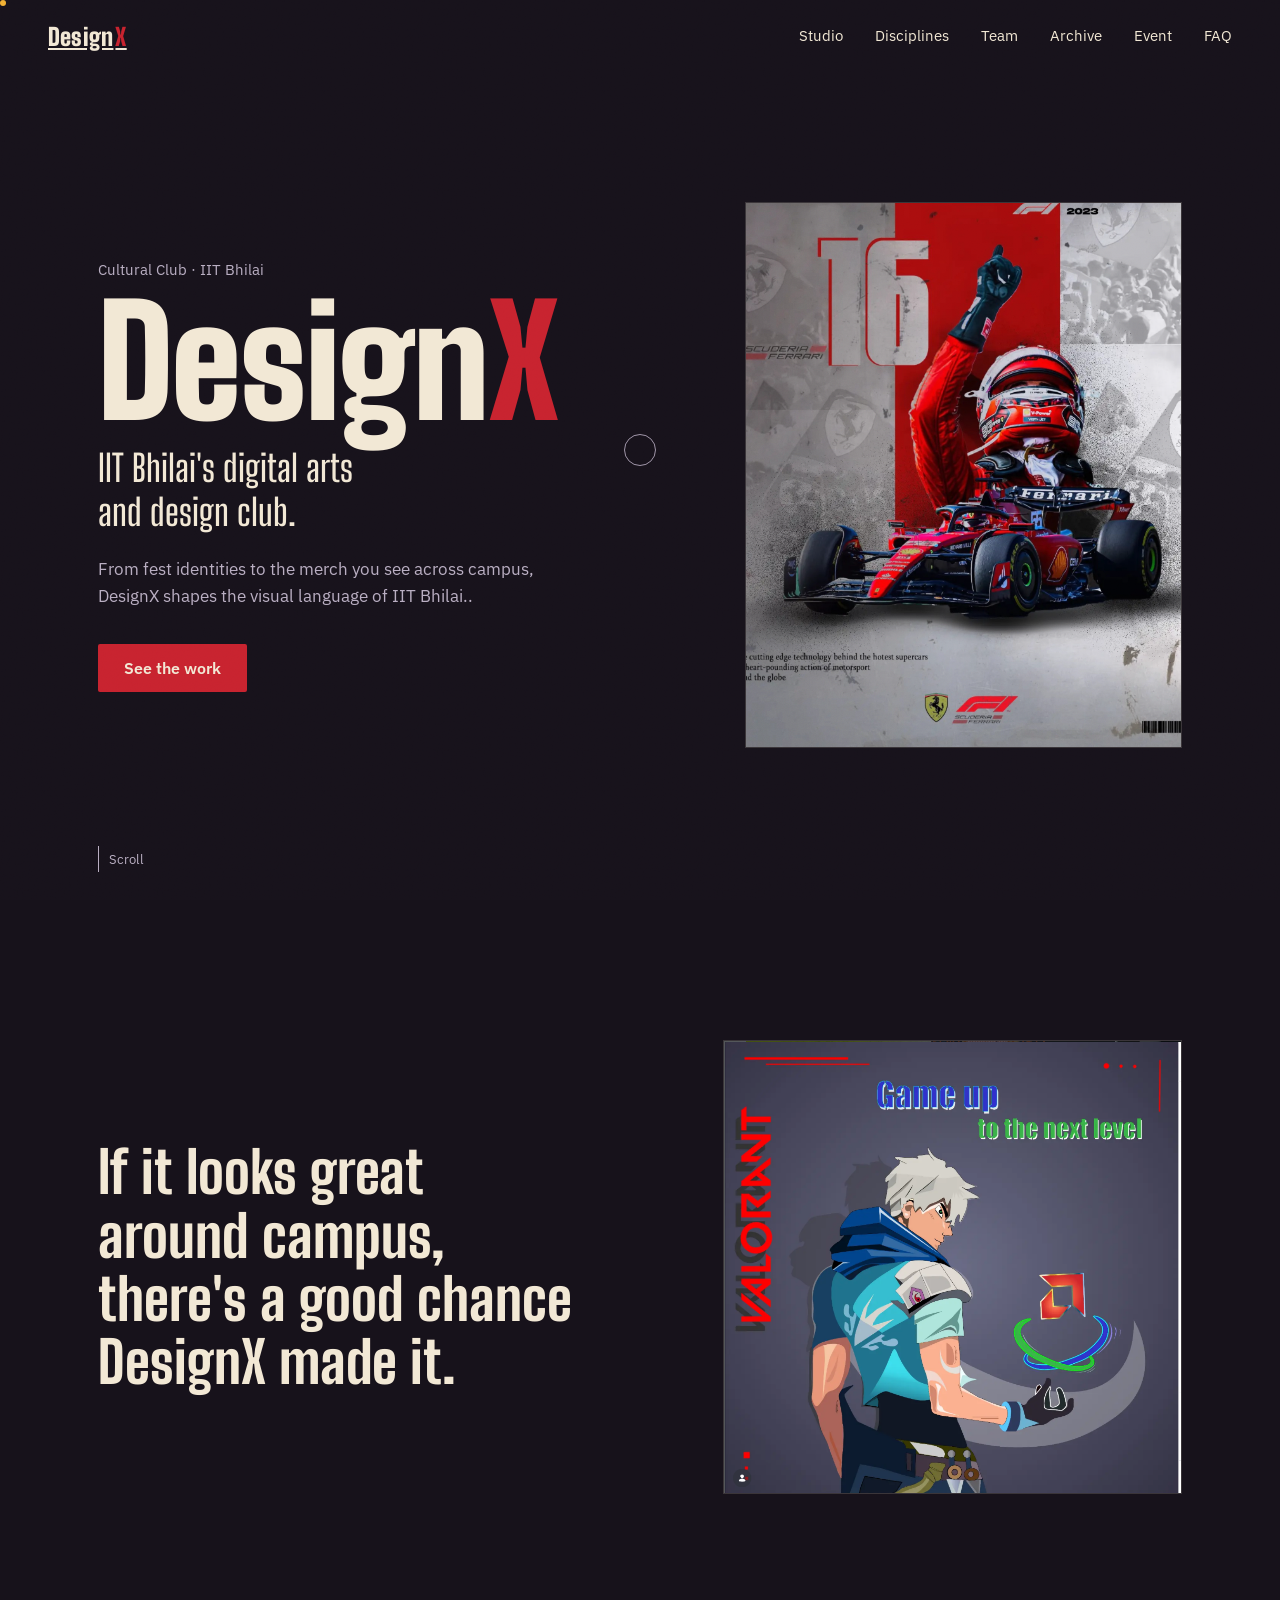
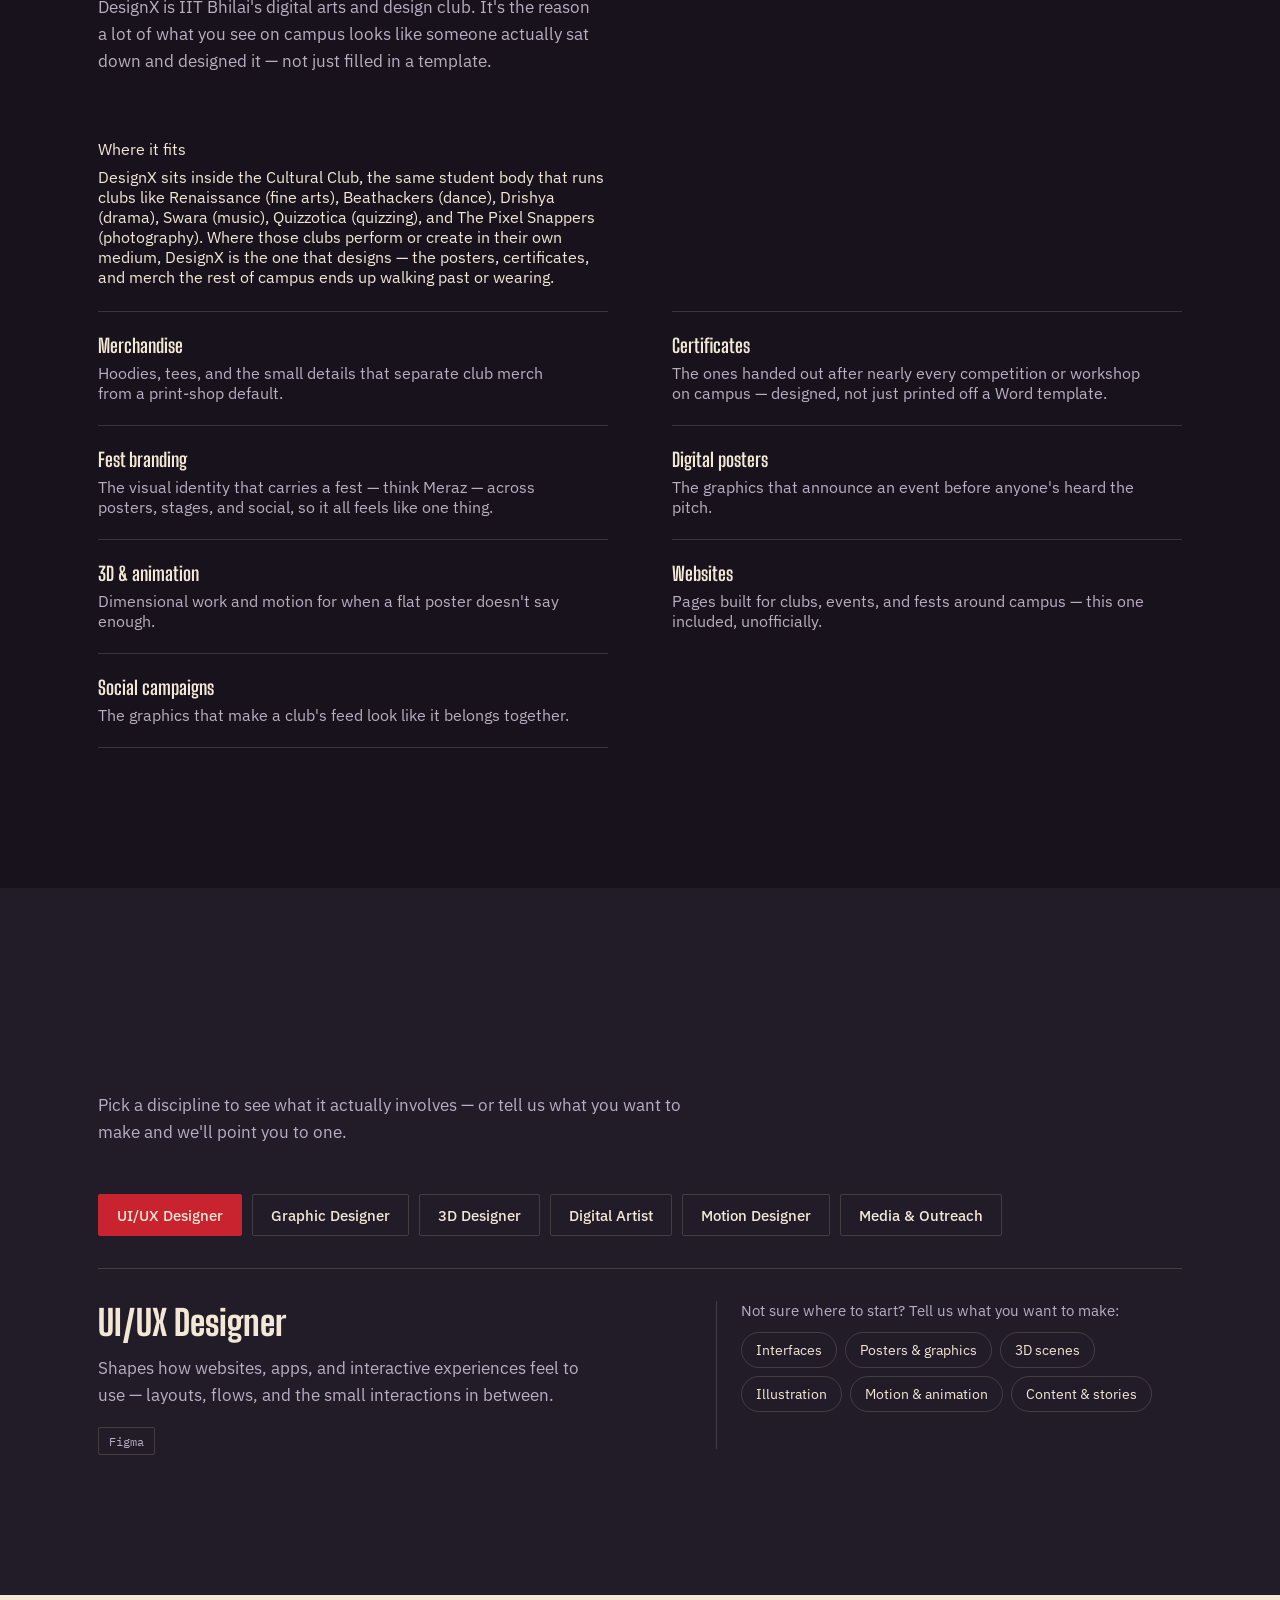
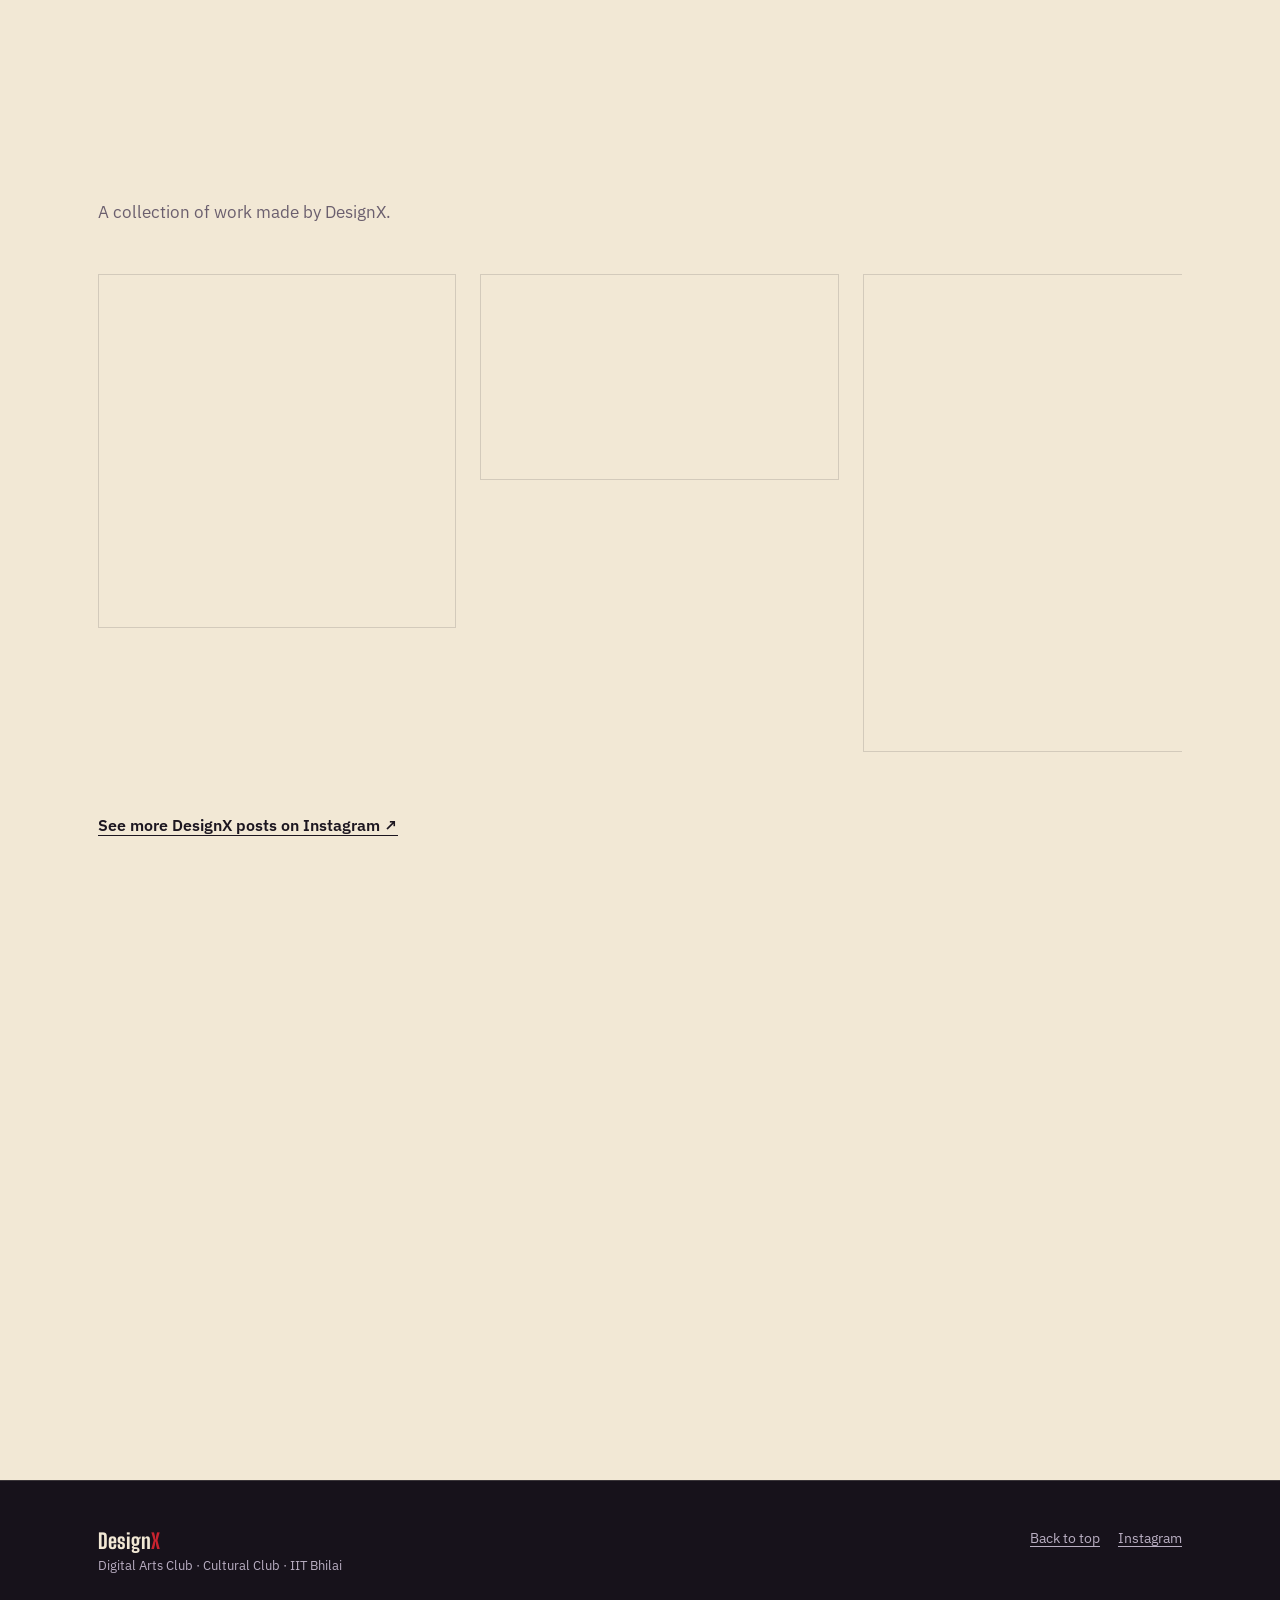
==== commit 736334c5: "Add files via upload" ====
--- a/index.html
+++ b/index.html
@@ -558,7 +558,7 @@
   </section>
 
   <!-- =================== ARTWORKS =================== -->
-  <section class="section section-paper" id="archive">
+  <section class="section section-paper horizontal-section" id="archive">
     <div class="wrap">
       <div class="section-head" data-reveal>
         <h2 class="section-title mask-reveal">Artworks</h2>
--- a/enhancements.css
+++ b/enhancements.css
@@ -39,6 +39,8 @@
 .cursor-ring.is-view::after, .enhanced-cursor-ring.is-view::after { content: "VIEW"; position: absolute; inset: 0; display: grid; place-items: center; color: var(--sun); font: 500 .55rem var(--mono); letter-spacing: .08em; }
 .horizontal-viewport { overflow: hidden; }
 @media (min-width: 900px) {
+  .horizontal-section { min-height: 165vh; }
+  .horizontal-section .horizontal-viewport { position: sticky; top: 96px; }
   .artwork-grid[data-horizontal-gallery] { display: flex; width: max-content; gap: 24px; will-change: transform; }
   .artwork-grid[data-horizontal-gallery] .artwork-card { width: clamp(240px, 28vw, 360px); flex: 0 0 auto; }
 }
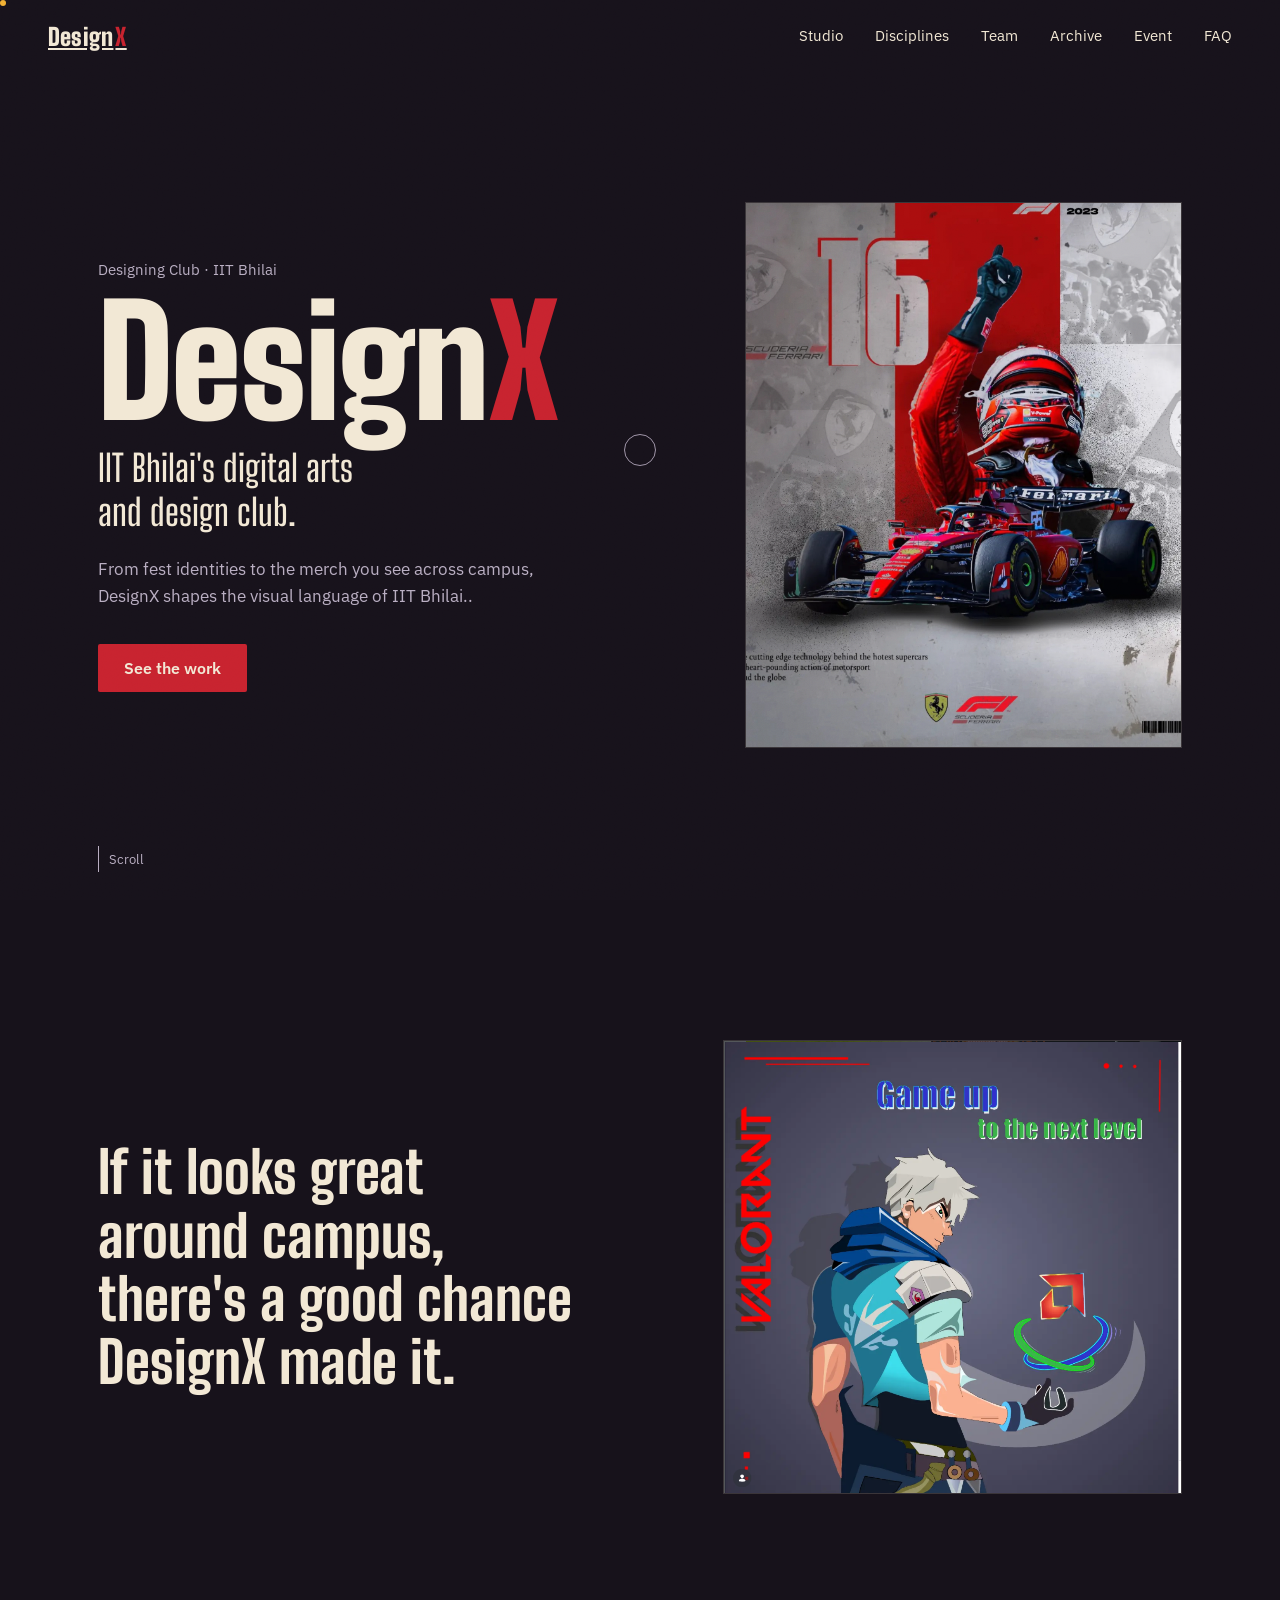
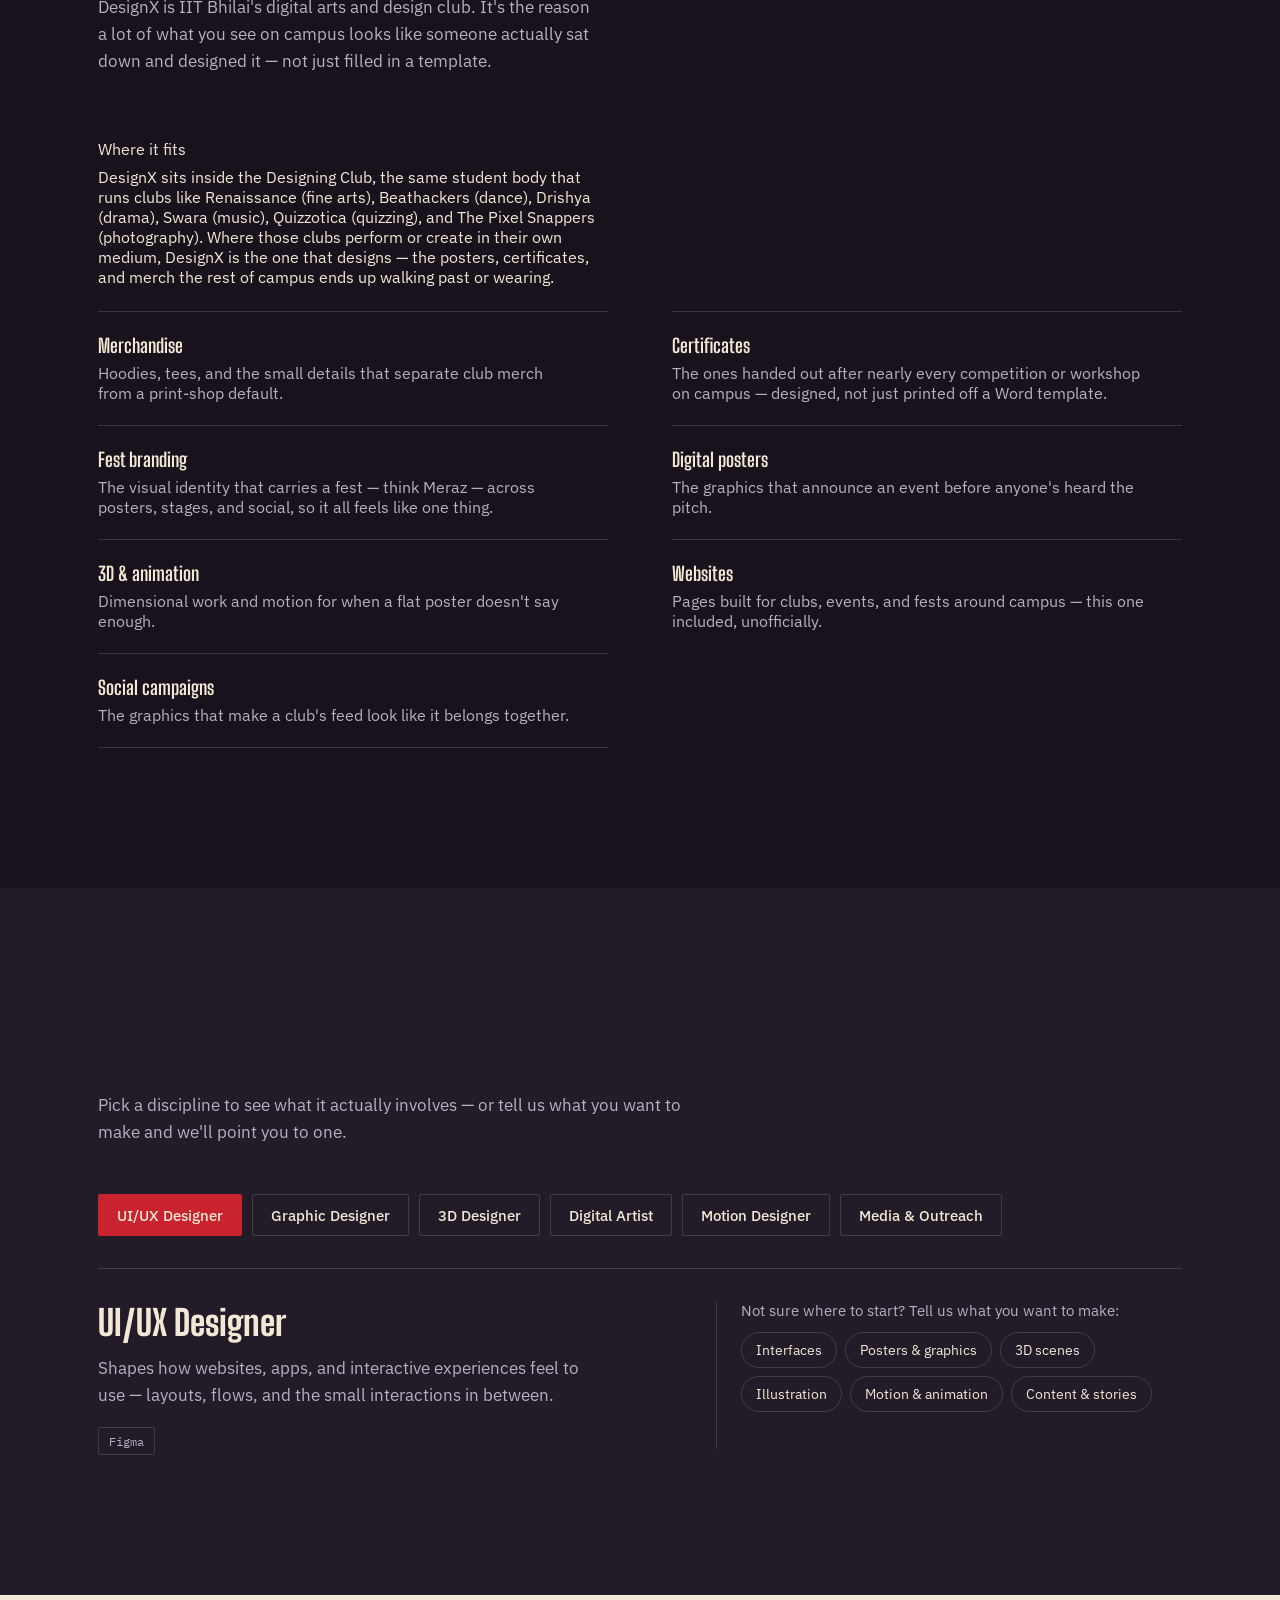
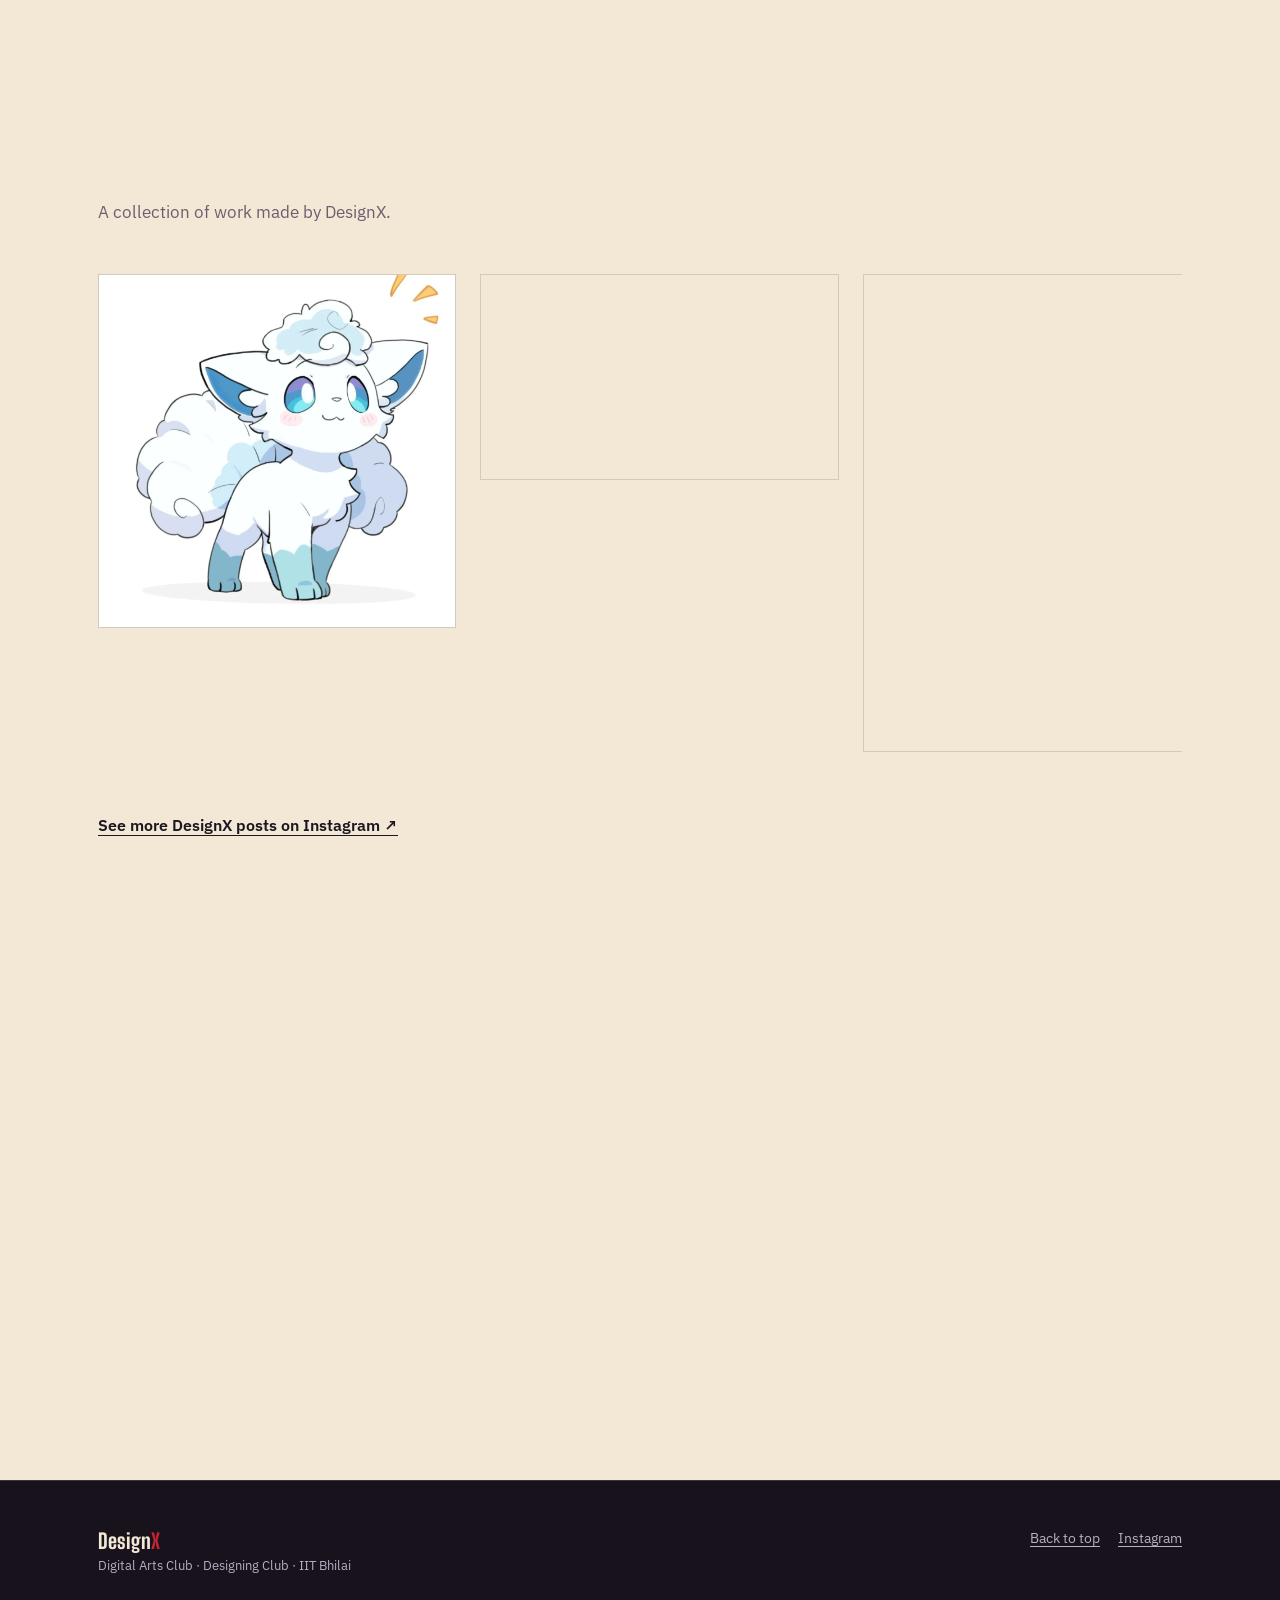
==== commit 8b3ce147: "Updated" ====
--- a/index.html
+++ b/index.html
@@ -415,7 +415,7 @@
   <section class="hero wrap" id="top">
     <div class="hero-grid">
       <div class="hero-content">
-        <p class="hero-kicker" id="heroKicker"><span class="dot" aria-hidden="true"></span>Cultural Club · IIT Bhilai</p>
+        <p class="hero-kicker" id="heroKicker"><span class="dot" aria-hidden="true"></span>Designing Club · IIT Bhilai</p>
         <h1 class="hero-mark" id="heroMark">Design<span class="x">X</span></h1>
         <p class="hero-tagline" data-kinetic>
           <span class="word" style="--i:0">IIT</span>
@@ -474,7 +474,7 @@
         <div>
           <p class="label" style="margin-bottom:8px;">Where it fits</p>
           <p class="desc" style="max-width:56ch;">
-            DesignX sits inside the Cultural Club, the same student body that runs clubs like Renaissance
+            DesignX sits inside the Designing Club, the same student body that runs clubs like Renaissance
             (fine arts), Beathackers (dance), Drishya (drama), Swara (music), Quizzotica (quizzing), and The
             Pixel Snappers (photography). Where those clubs perform or create in their own medium, DesignX is
             the one that designs — the posters, certificates, and merch the rest of campus ends up walking
@@ -594,7 +594,7 @@
     <div class="footer-top">
       <div class="footer-brand">
         Design<span style="color:var(--red)">X</span>
-        <small>Digital Arts Club · Cultural Club · IIT Bhilai</small>
+        <small>Digital Arts Club · Designing Club · IIT Bhilai</small>
       </div>
       <div class="footer-links">
         <a href="#top">Back to top</a>
@@ -793,7 +793,7 @@
     var kicker = document.getElementById("heroKicker");
     if (kicker) {
       var dotEl = kicker.querySelector(".dot");
-      var kickerText = "Cultural Club \u00B7 IIT Bhilai";
+      var kickerText = "Designing Club \u00B7 IIT Bhilai";
       window.addEventListener("load", function () {
         scrambleTo(kicker, kickerText, 700);
         setTimeout(function () {
@@ -869,4 +869,4 @@
 
 <script src="designx-enhancements.js"></script>
 </body>
-</html>+</html>
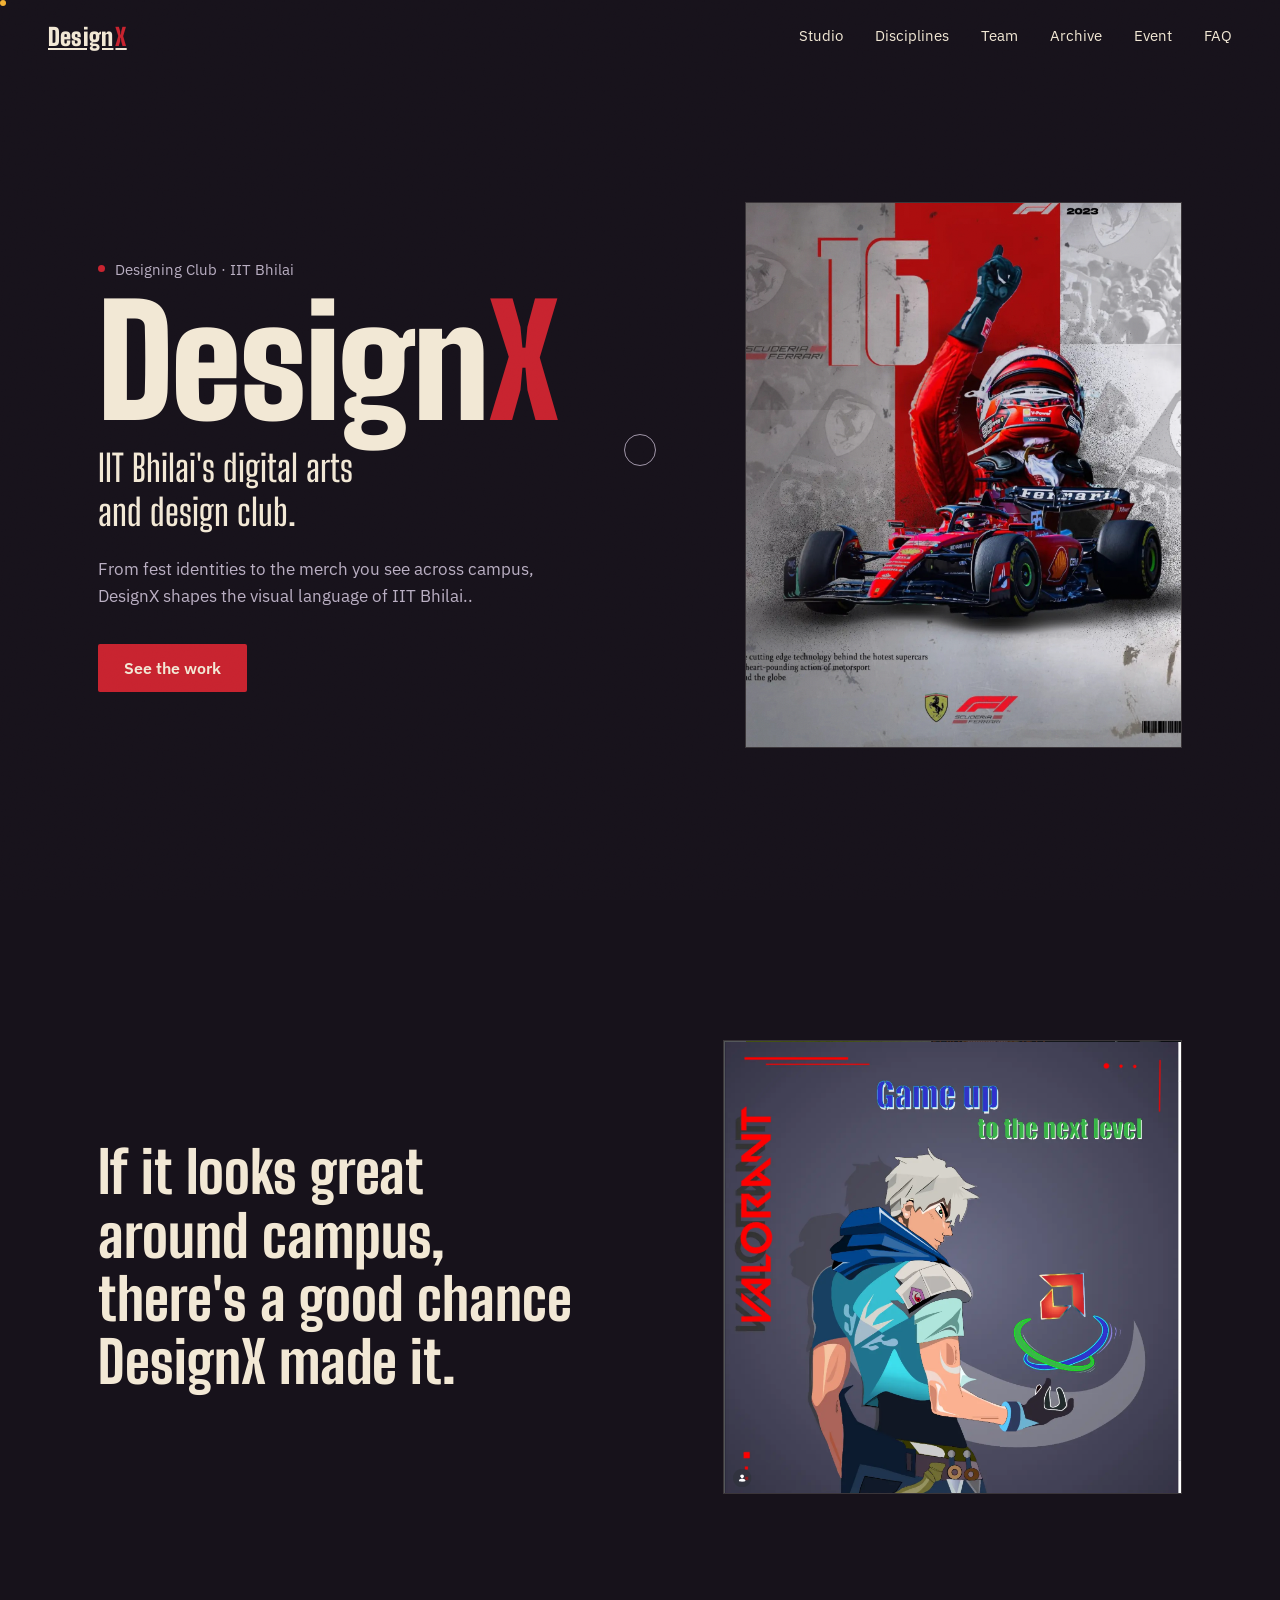
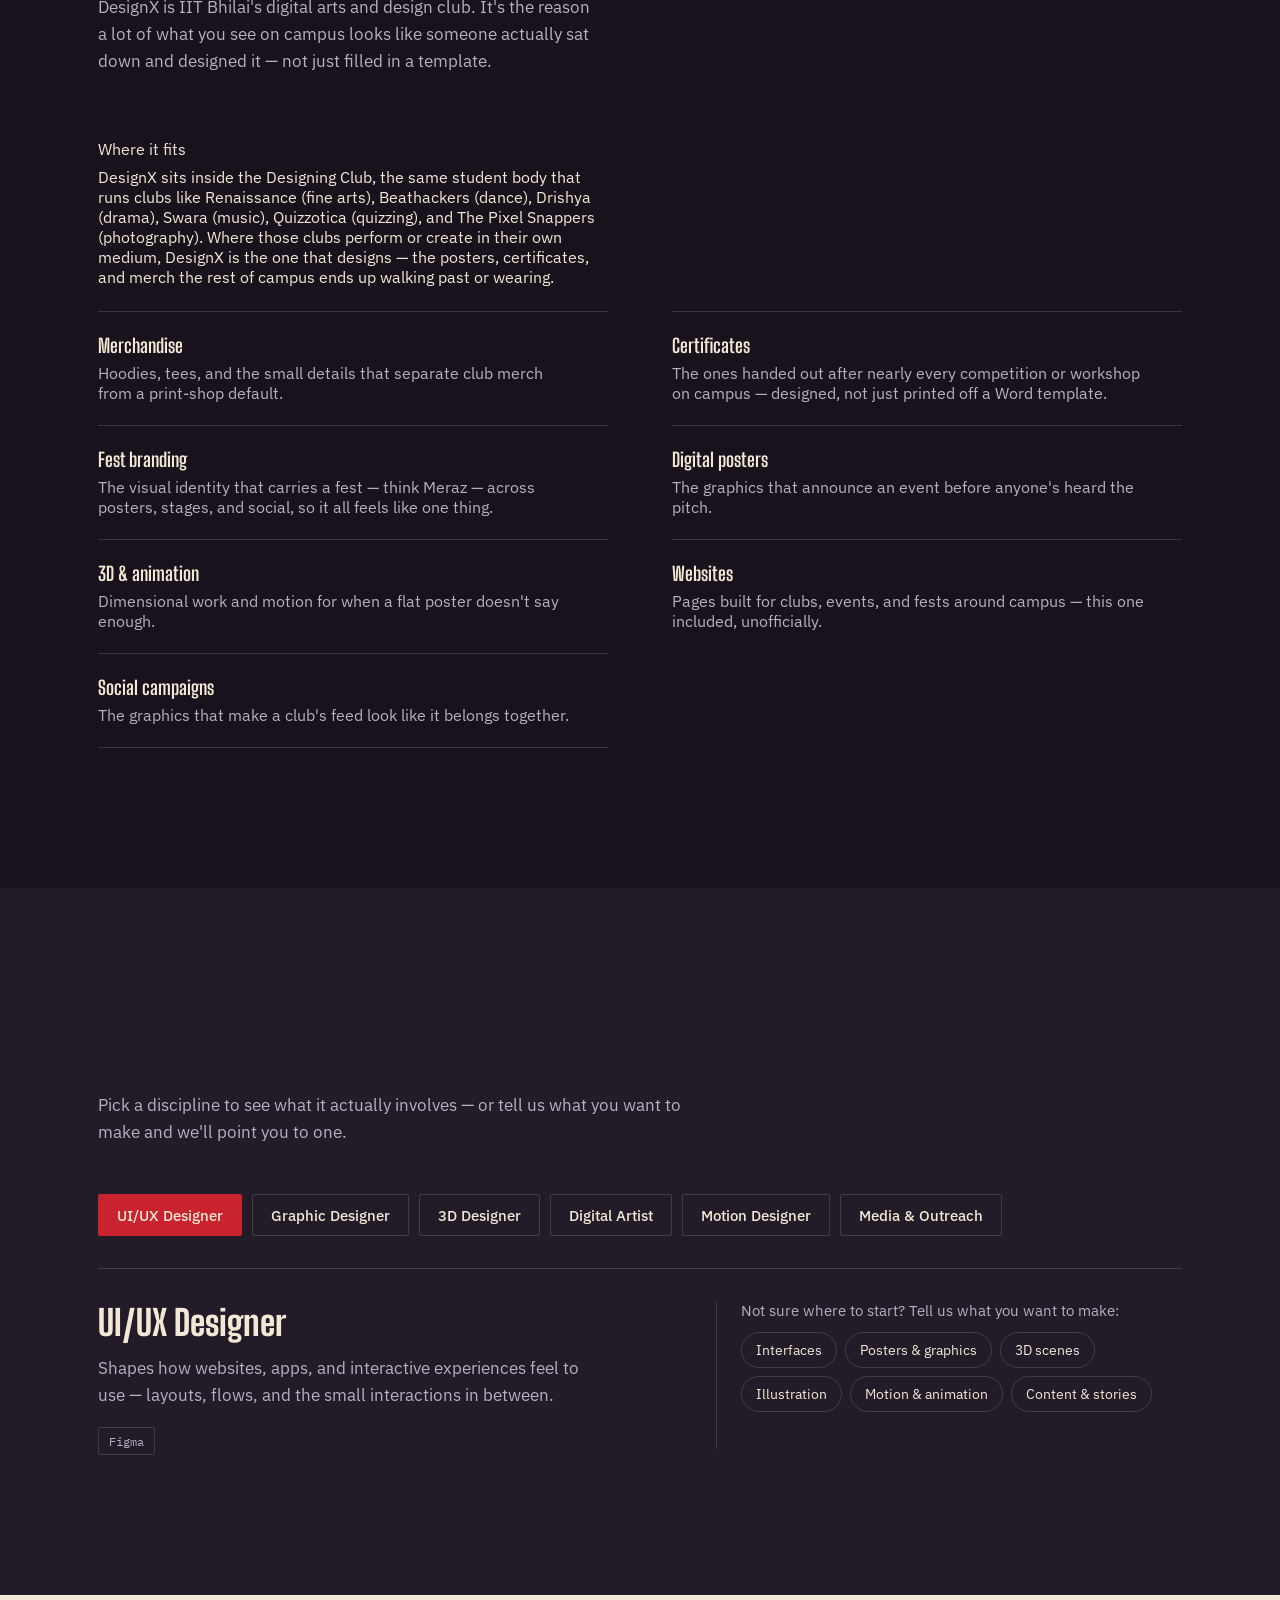
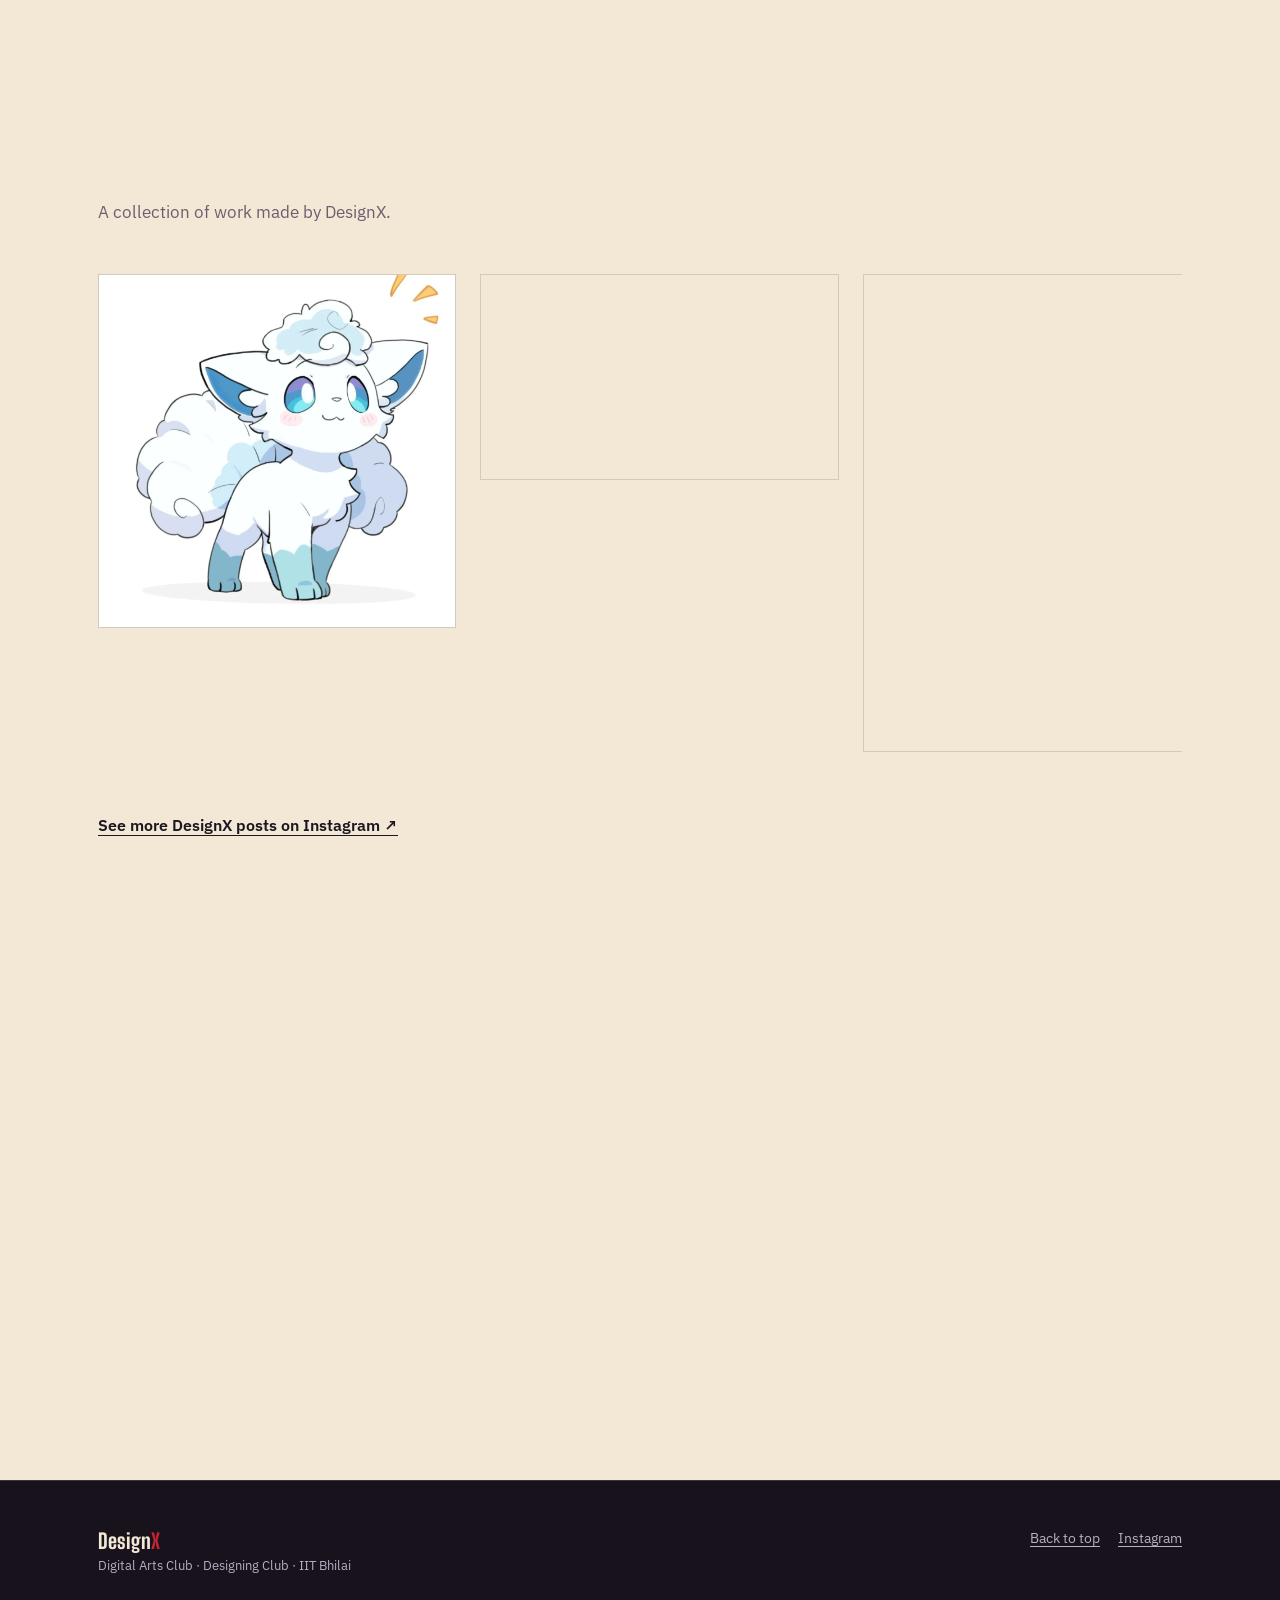
==== commit 43713c5e: "Update" ====
--- a/index.html
+++ b/index.html
@@ -436,8 +436,6 @@
         <img class="hero-image" src="Frontpage.PNG" alt="DesignX front page artwork" data-reveal>
       </div>
     </div>
-
-    <div class="scroll-cue" aria-hidden="true"><span class="line"></span>Scroll</div>
   </section>
 
   <!-- =================== WHAT DESIGNX DOES =================== -->
